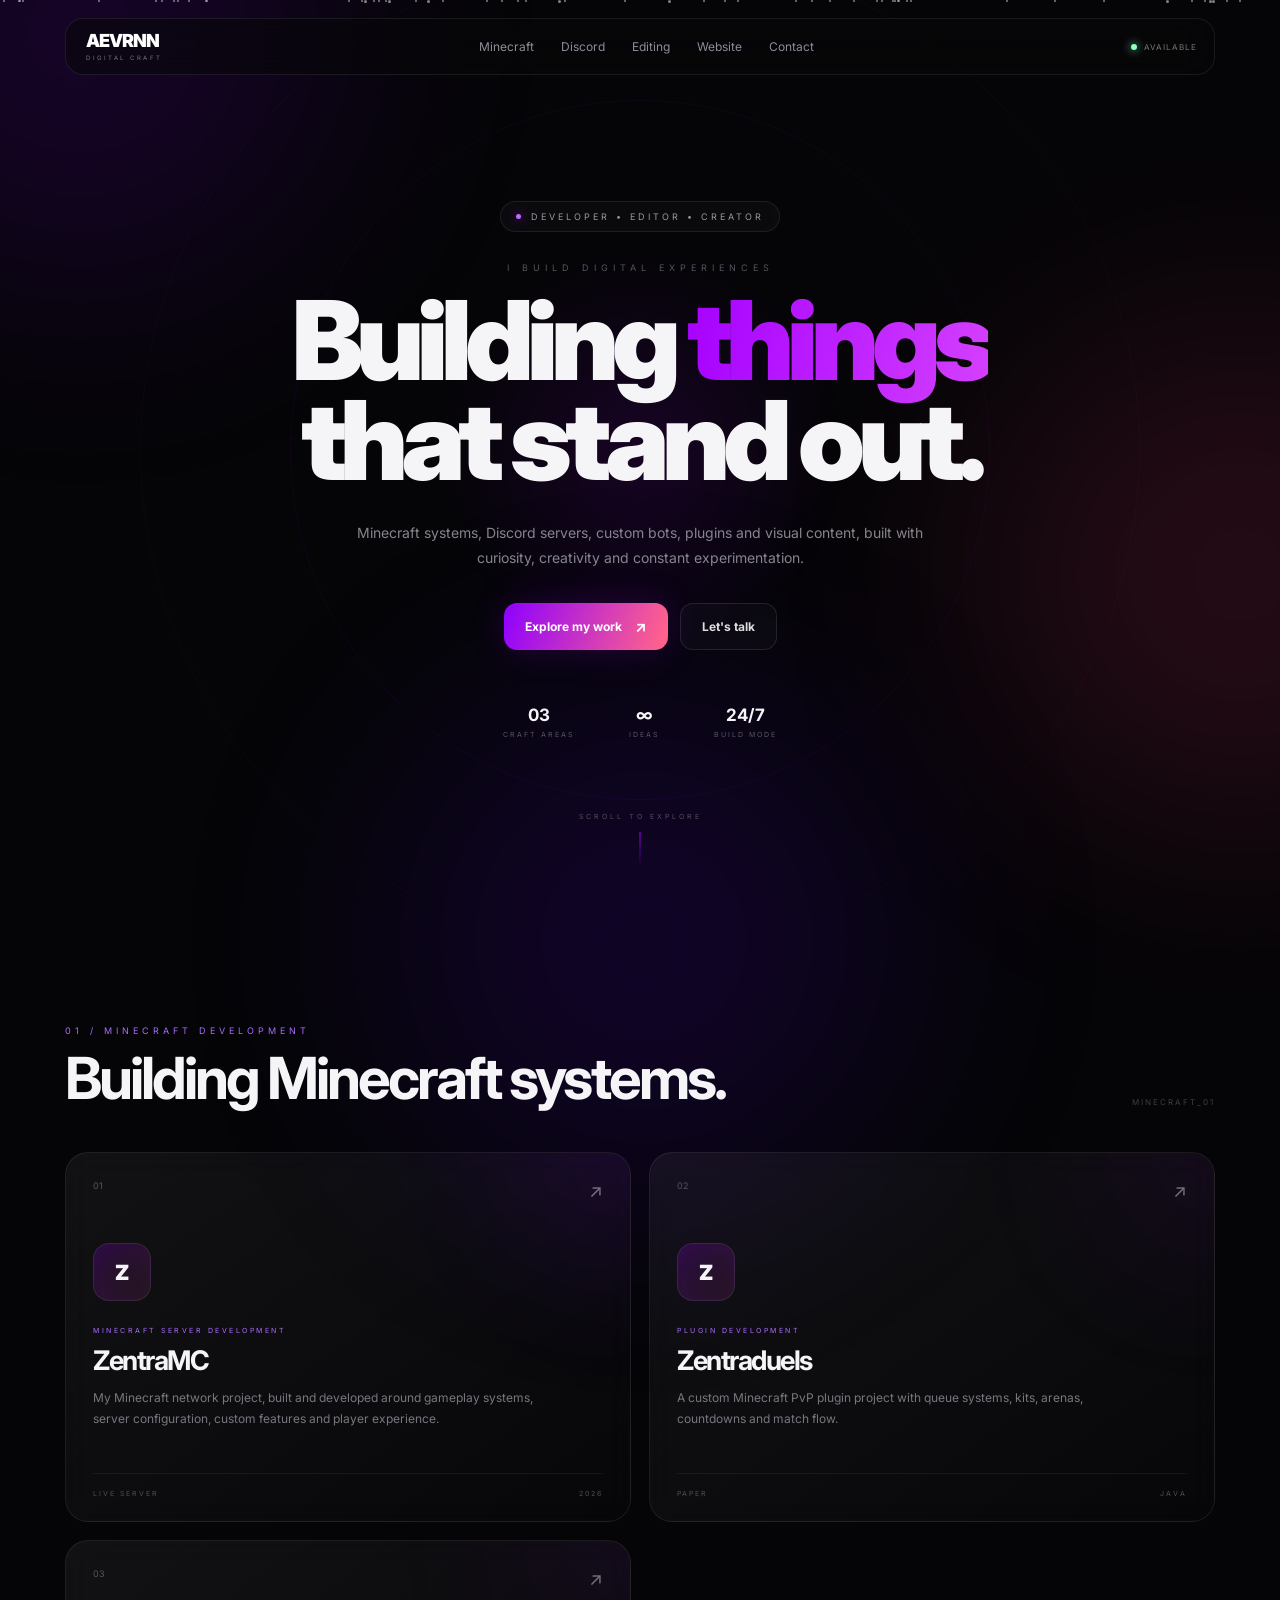
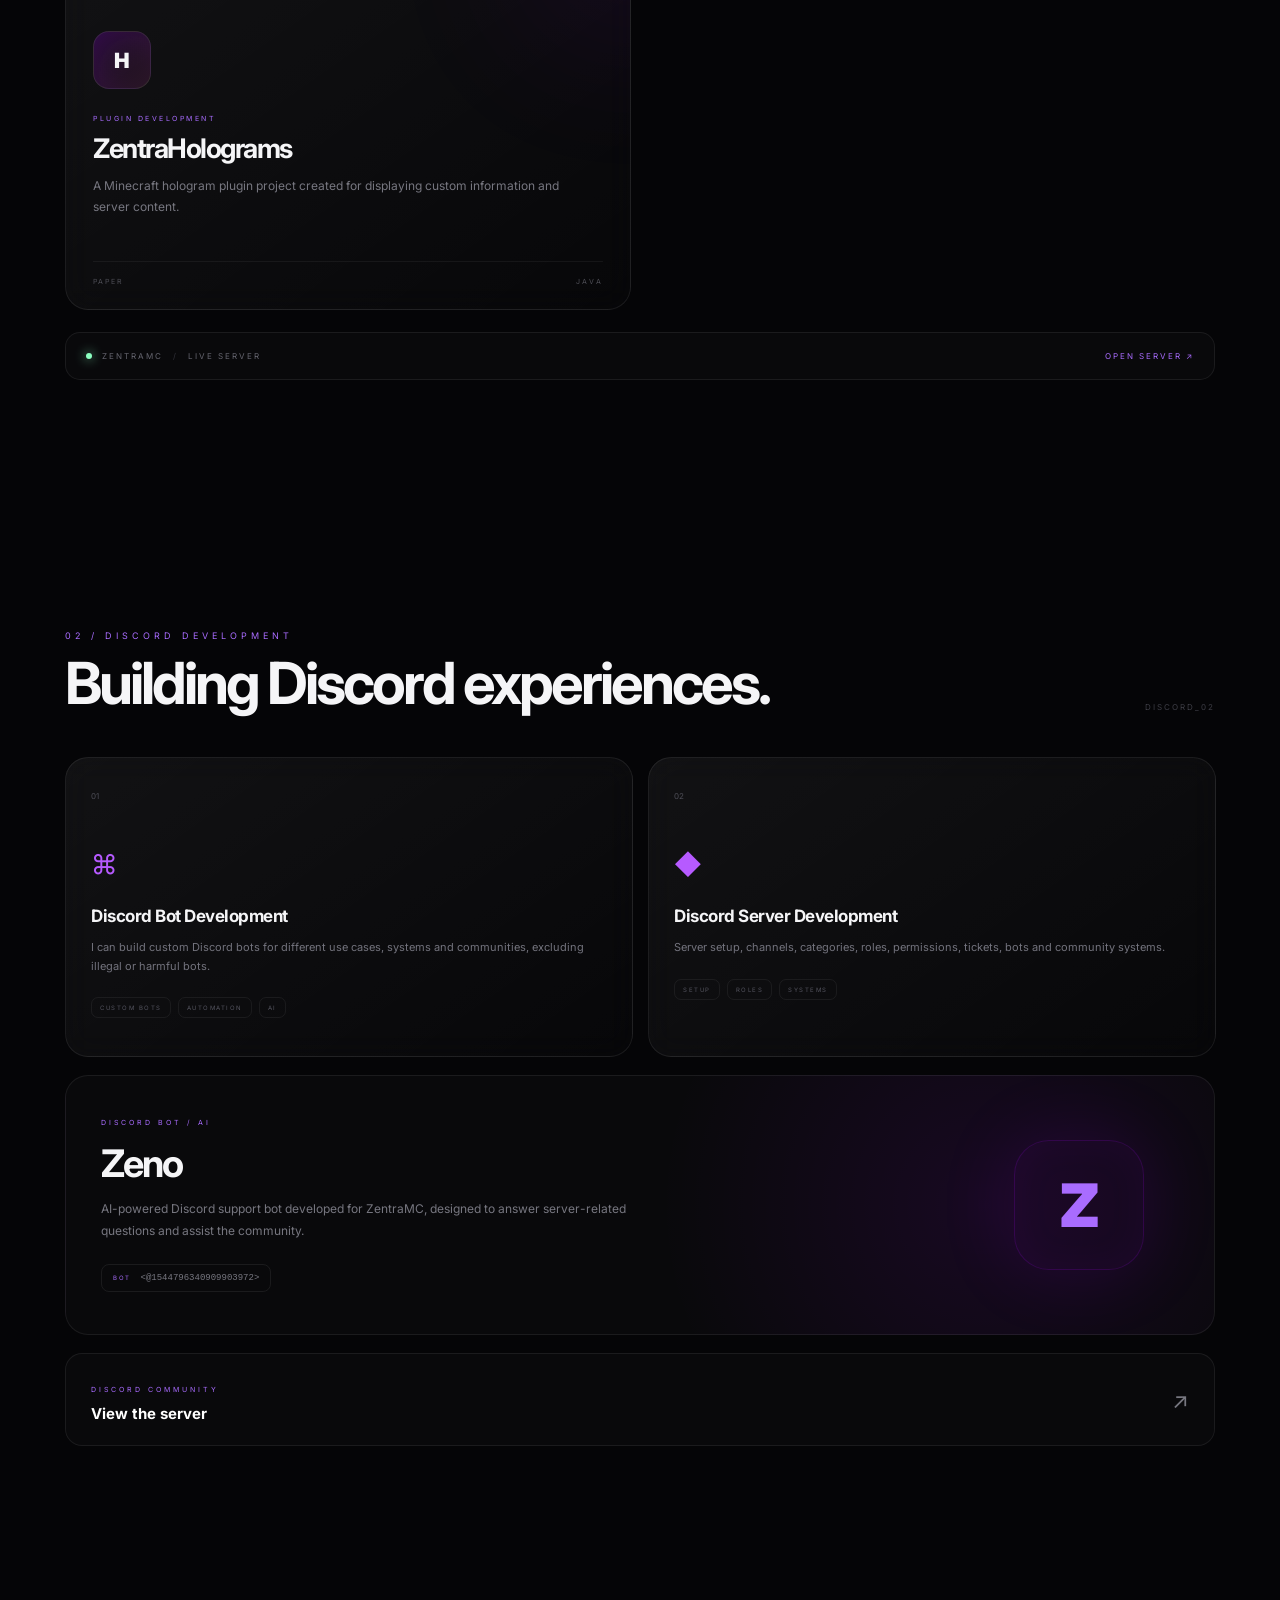
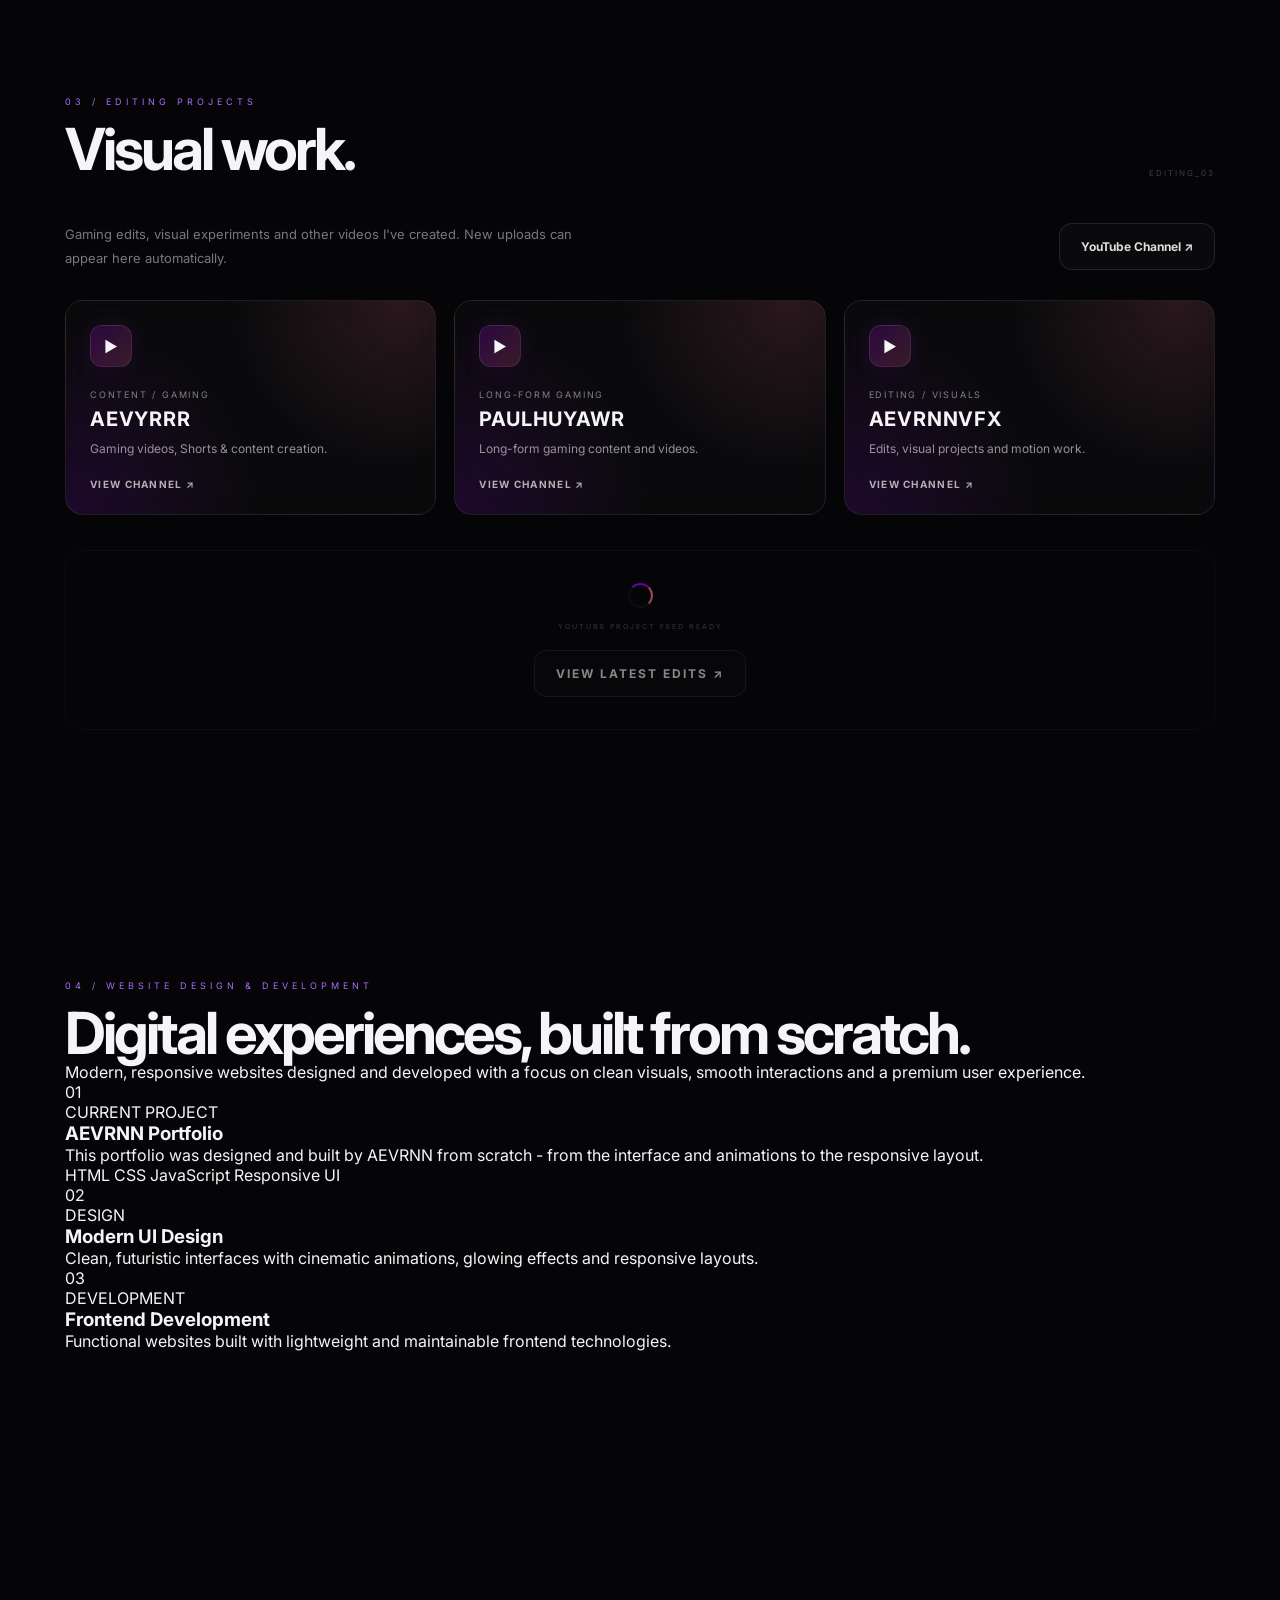
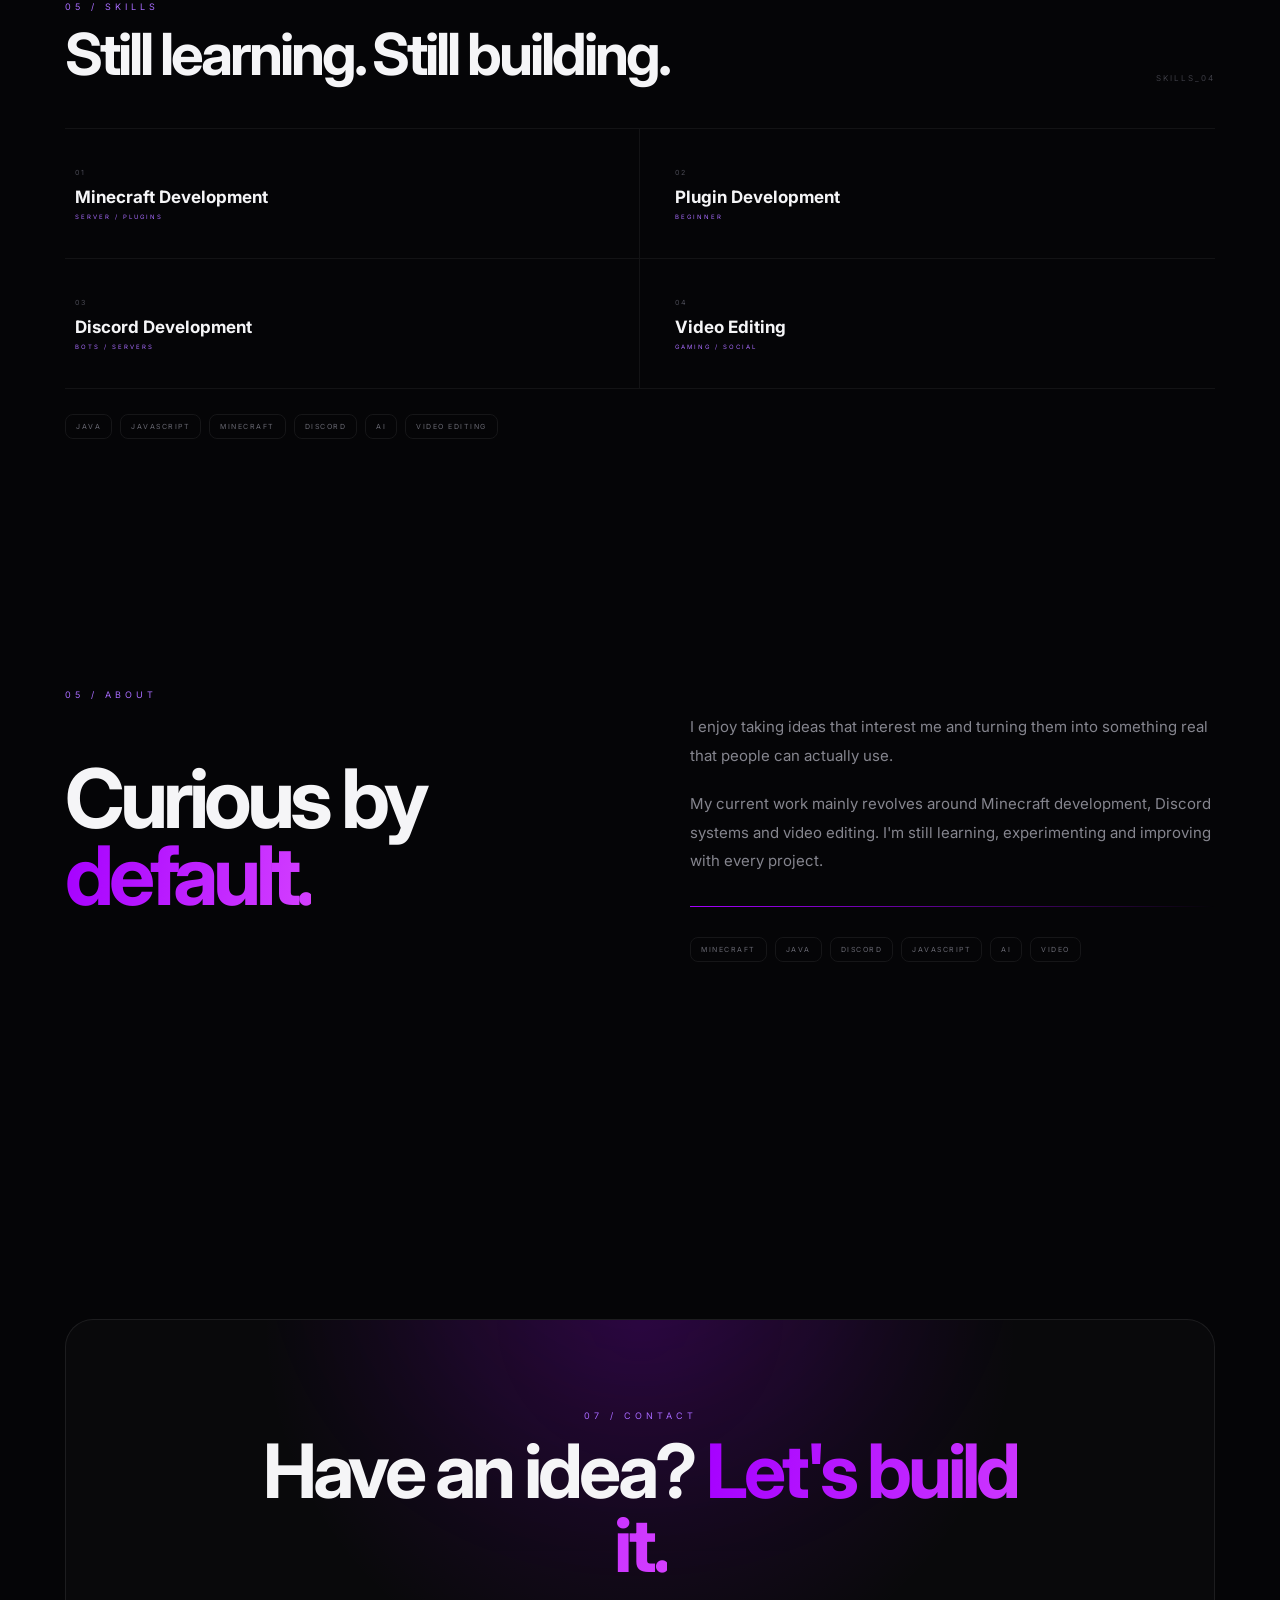
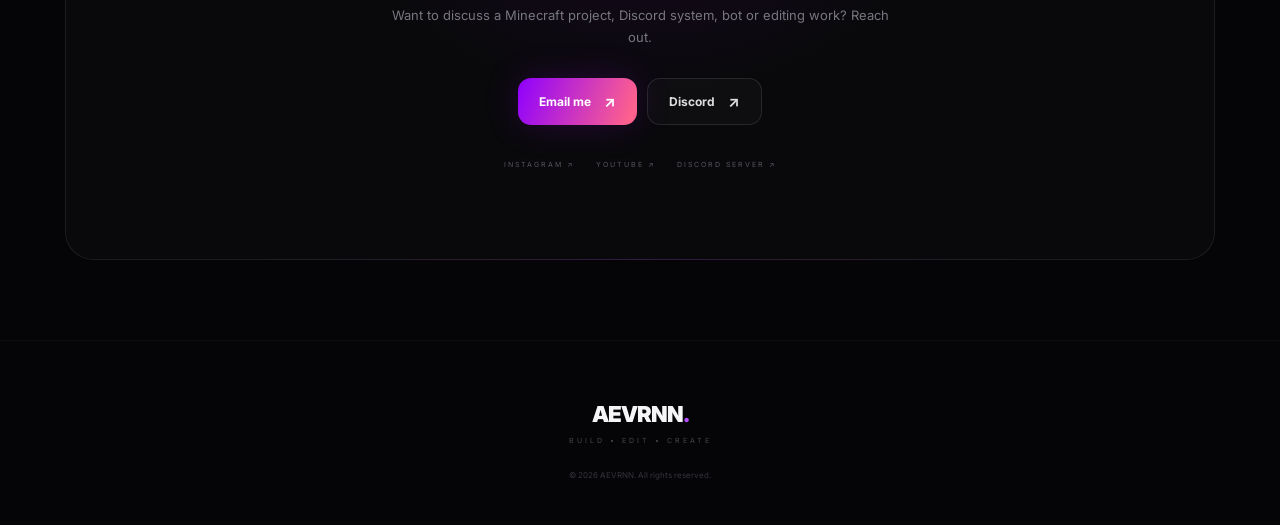
==== index.html @ 20c67e96 "Initial website" ====
<!DOCTYPE html>
<html lang="en">
<head>
  <meta charset="UTF-8">
  <meta name="viewport" content="width=device-width, initial-scale=1.0">
  <meta name="theme-color" content="#050507">
  <meta name="description" content="AEVRNN, Minecraft & Discord Developer, Video Editor and Creator.">
  <title>AEVRNN, Digital Craft</title>

  <link rel="preconnect" href="https://fonts.googleapis.com">
  <link rel="preconnect" href="https://fonts.gstatic.com" crossorigin>
  <link href="https://fonts.googleapis.com/css2?family=Inter:wght@400;500;600;700;800;900&display=swap" rel="stylesheet">

  <link rel="stylesheet" href="style.css">
</head>

<body>

  <!-- INTRO -->
  <div class="intro" id="intro">
    <div class="intro-noise"></div>

    <div class="intro-content">
      <div class="intro-line"></div>

      <div class="intro-brand">
        <span>AEVRNN</span>
      </div>

      <div class="intro-sub">DIGITAL CRAFT</div>

      <div class="intro-loading">
        <span></span>
      </div>
    </div>
  </div>

  <!-- BACKGROUND -->
  <div class="ambient ambient-1"></div>
  <div class="ambient ambient-2"></div>
  <div class="ambient ambient-3"></div>

  <div class="grid-bg"></div>
  <div class="particles" id="particles"></div>
  <div class="mouse-glow"></div>

  <div class="progress-bar" id="progress"></div>

  <!-- NAV -->
  <nav id="navbar">
    <a href="#home" class="logo">
      <span>AEVRNN</span>
      <small>DIGITAL CRAFT</small>
    </a>

    <div class="nav-links">
      <a href="#work">Minecraft</a>
      <a href="#discord">Discord</a>
      <a href="#editing">Editing</a>
      <a href="#website">Website</a>
        <a href="#contact">Contact</a>
    </div>

    <div class="nav-status">
      <span></span>
      AVAILABLE
    </div>
  </nav>

  <main>

    <!-- HERO -->
    <section class="hero" id="home">

      <div class="hero-orbit orbit-1"></div>
      <div class="hero-orbit orbit-2"></div>

      <div class="hero-content">

        <div class="hero-badge">
          <span class="badge-dot"></span>
          DEVELOPER • EDITOR • CREATOR
        </div>

        <div class="hero-title-wrap">
          <div class="hero-mini">I BUILD DIGITAL EXPERIENCES</div>

          <h1>
            Building
            <span class="gradient-text">things</span>
            <br>
            that stand out.
          </h1>
        </div>

        <p class="hero-description">
          Minecraft systems, Discord servers, custom bots, plugins and
          visual content, built with curiosity, creativity and constant experimentation.
        </p>

        <div class="hero-buttons">
          <a href="#work" class="btn btn-primary magnetic">
            <span>Explore my work</span>
            <b>↗</b>
          </a>

          <a href="#contact" class="btn btn-secondary magnetic">
            Let's talk
          </a>
        </div>

        <div class="hero-meta">
          <div>
            <strong>03</strong>
            <span>CRAFT AREAS</span>
          </div>

          <div>
            <strong>∞</strong>
            <span>IDEAS</span>
          </div>

          <div>
            <strong>24/7</strong>
            <span>BUILD MODE</span>
          </div>
        </div>

      </div>

      <div class="scroll-indicator">
        <span>SCROLL TO EXPLORE</span>
        <i></i>
      </div>

    </section>


    <!-- MINECRAFT -->
    <section id="work" class="section">

      <div class="section-top reveal">
        <div>
          <div class="section-label">01 / MINECRAFT DEVELOPMENT</div>
          <h2>Building Minecraft systems.</h2>
        </div>

        <div class="section-number">MINECRAFT_01</div>
      </div>

      <div class="projects">

        <article class="project-card tilt reveal">
          <div class="card-glow"></div>

          <div class="card-top">
            <span>01</span>
            <a class="arrow project-link" href="https://zentramc.loca.lol" target="_blank" rel="noopener">↗</a>
          </div>

          <div class="project-icon">Z</div>

          <div class="card-content">
            <div class="tag">MINECRAFT SERVER DEVELOPMENT</div>
            <h3>ZentraMC</h3>
            <p>
              My Minecraft network project, built and developed around
              gameplay systems, server configuration, custom features and player experience.
            </p>
          </div>

          <div class="card-footer">
            <span>LIVE SERVER</span>
            <span>2026</span>
          </div>
        </article>


        <article class="project-card tilt reveal">
          <div class="card-glow"></div>

          <div class="card-top">
            <span>02</span>
            <span class="arrow">↗</span>
          </div>

          <div class="project-icon">Z</div>

          <div class="card-content">
            <div class="tag">PLUGIN DEVELOPMENT</div>
            <h3>Zentraduels</h3>
            <p>
              A custom Minecraft PvP plugin project with queue systems,
              kits, arenas, countdowns and match flow.
            </p>
          </div>

          <div class="card-footer">
            <span>PAPER</span>
            <span>JAVA</span>
          </div>
        </article>


        <article class="project-card tilt reveal">
          <div class="card-glow"></div>

          <div class="card-top">
            <span>03</span>
            <span class="arrow">↗</span>
          </div>

          <div class="project-icon">H</div>

          <div class="card-content">
            <div class="tag">PLUGIN DEVELOPMENT</div>
            <h3>ZentraHolograms</h3>
            <p>
              A Minecraft hologram plugin project created for displaying
              custom information and server content.
            </p>
          </div>

          <div class="card-footer">
            <span>PAPER</span>
            <span>JAVA</span>
          </div>
        </article>

      </div>

      <div class="live-project reveal">
        <span class="live-dot"></span>
        <span>ZENTRAMC</span>
        <span class="live-separator">/</span>
        <span>LIVE SERVER</span>
        <a href="https://zentramc.loca.lol" target="_blank" rel="noopener">OPEN SERVER ↗</a>
      </div>

    </section>


    <!-- DISCORD -->
    <section id="discord" class="section">

      <div class="section-top reveal">
        <div>
          <div class="section-label">02 / DISCORD DEVELOPMENT</div>
          <h2>Building Discord experiences.</h2>
        </div>

        <div class="section-number">DISCORD_02</div>
      </div>

      <div class="services discord-services">

        <div class="service-card tilt reveal">
          <span class="service-number">01</span>

          <div class="service-symbol">⌘</div>

          <h3>Discord Bot Development</h3>

          <p>
            I can build custom Discord bots for different use cases,
            systems and communities, excluding illegal or harmful bots.
          </p>

          <div class="service-tags">
            <span>CUSTOM BOTS</span>
            <span>AUTOMATION</span>
            <span>AI</span>
          </div>
        </div>


        <div class="service-card tilt reveal">
          <span class="service-number">02</span>

          <div class="service-symbol">◆</div>

          <h3>Discord Server Development</h3>

          <p>
            Server setup, channels, categories, roles, permissions,
            tickets, bots and community systems.
          </p>

          <div class="service-tags">
            <span>SETUP</span>
            <span>ROLES</span>
            <span>SYSTEMS</span>
          </div>
        </div>

      </div>


      <!-- ZENO -->
      <div class="discord-feature reveal">

        <div class="discord-feature-left">
          <div class="feature-label">DISCORD BOT / AI</div>

          <h3>Zeno</h3>

          <p>
            AI-powered Discord support bot developed for ZentraMC,
            designed to answer server-related questions and assist the community.
          </p>

          <div class="mention">
            <span>BOT</span>
            <code>&lt;@1544796340909903972&gt;</code>
          </div>
        </div>

        <div class="discord-feature-right">
          <div class="feature-symbol-large">Z</div>
        </div>

      </div>


      <a
        class="discord-server-link reveal"
        href="https://discord.gg/Q8cvUzamsQ"
        target="_blank"
        rel="noopener"
      >
        <div>
          <span class="feature-label">DISCORD COMMUNITY</span>
          <strong>View the server</strong>
        </div>

        <span class="feature-arrow">↗</span>
      </a>

    </section>


    <!-- EDITING -->
    <section id="editing" class="section editing-section">

      <div class="section-top reveal">
        <div>
          <div class="section-label">03 / EDITING PROJECTS</div>
          <h2>Visual work.</h2>
        </div>

        <div class="section-number">EDITING_03</div>
      </div>

      <div class="editing-intro reveal">
        <p>
          Gaming edits, visual experiments and other videos I've created.
          New uploads can appear here automatically.
        </p>

        <a
          href="https://youtube.com/@aevrnnvfx"
          target="_blank"
          rel="noopener"
          class="btn btn-secondary magnetic"
        >
          YouTube Channel ↗
        </a>
      </div>

      <div class="creator-channels">
  <div class="creator-card">
    <div class="creator-icon">▶</div>
    <div>
      <span class="creator-type">CONTENT / GAMING</span>
      <h3>AEVYRRR</h3>
      <p>Gaming videos, Shorts & content creation.</p>
    </div>
    <a href="https://www.youtube.com/@Aevyrrr" target="_blank">VIEW CHANNEL ↗</a>
  </div>

  <div class="creator-card">
    <div class="creator-icon">▶</div>
    <div>
      <span class="creator-type">LONG-FORM GAMING</span>
      <h3>PAULHUYAWR</h3>
      <p>Long-form gaming content and videos.</p>
    </div>
    <a href="https://www.youtube.com/@Paulhuyawr" target="_blank">VIEW CHANNEL ↗</a>
  </div>

  <div class="creator-card">
    <div class="creator-icon">▶</div>
    <div>
      <span class="creator-type">EDITING / VISUALS</span>
      <h3>AEVRNNVFX</h3>
      <p>Edits, visual projects and motion work.</p>
    </div>
    <a href="https://www.youtube.com/@aevrnnvfx" target="_blank">VIEW CHANNEL ↗</a>
  </div>
</div>

<div class="youtube-grid" id="youtubeProjects">

        <div class="youtube-loading">
          <div class="loader-ring"></div>
          <span>LOADING LATEST PROJECTS</span>
        </div>

      </div>

    </section>


    <!-- SKILLS -->
    <section class="section website-development-section" id="website-development">
  <div class="section-label">04 / WEBSITE DESIGN & DEVELOPMENT</div>

  <div class="section-heading">
    <h2>Digital experiences, <span>built from scratch.</span></h2>
    <p>
      Modern, responsive websites designed and developed with a focus on
      clean visuals, smooth interactions and a premium user experience.
    </p>
  </div>

  <div class="web-dev-grid">

    <div class="web-dev-card web-dev-main">
      <div class="web-dev-number">01</div>
      <div class="web-dev-content">
        <span class="web-dev-tag">CURRENT PROJECT</span>
        <h3>AEVRNN Portfolio</h3>
        <p>
          This portfolio was designed and built by AEVRNN from scratch -
          from the interface and animations to the responsive layout.
        </p>
        <div class="web-dev-stack">
          <span>HTML</span>
          <span>CSS</span>
          <span>JavaScript</span>
          <span>Responsive UI</span>
        </div>
      </div>
    </div>

    <div class="web-dev-card">
      <div class="web-dev-number">02</div>
      <span class="web-dev-tag">DESIGN</span>
      <h3>Modern UI Design</h3>
      <p>
        Clean, futuristic interfaces with cinematic animations,
        glowing effects and responsive layouts.
      </p>
    </div>

    <div class="web-dev-card">
      <div class="web-dev-number">03</div>
      <span class="web-dev-tag">DEVELOPMENT</span>
      <h3>Frontend Development</h3>
      <p>
        Functional websites built with lightweight and maintainable
        frontend technologies.
      </p>
    </div>

  </div>
</section>

<section id="skills" class="section">

      <div class="section-top reveal">
        <div>
          <div class="section-label">05 / SKILLS</div>
          <h2>Still learning. Still building.</h2>
        </div>

        <div class="section-number">SKILLS_04</div>
      </div>

      <div class="skills-grid reveal">

        <div class="skill-item">
          <span>01</span>
          <strong>Minecraft Development</strong>
          <small>SERVER / PLUGINS</small>
        </div>

        <div class="skill-item">
          <span>02</span>
          <strong>Plugin Development</strong>
          <small>BEGINNER</small>
        </div>

        <div class="skill-item">
          <span>03</span>
          <strong>Discord Development</strong>
          <small>BOTS / SERVERS</small>
        </div>

        <div class="skill-item">
          <span>04</span>
          <strong>Video Editing</strong>
          <small>GAMING / SOCIAL</small>
        </div>

      </div>

      <div class="about-stack skills-stack reveal">
        <span>JAVA</span>
        <span>JAVASCRIPT</span>
        <span>MINECRAFT</span>
        <span>DISCORD</span>
        <span>AI</span>
        <span>VIDEO EDITING</span>
      </div>

    </section>


    <!-- ABOUT -->
    <section id="about" class="section about-section">

      <div class="section-label reveal">05 / ABOUT</div>

      <div class="about-grid">

        <div class="about-title reveal">
          <h2>
            Curious by
            <span class="gradient-text">default.</span>
          </h2>
        </div>

        <div class="about-text reveal">

          <p>
            I enjoy taking ideas that interest me and turning them into
            something real that people can actually use.
          </p>

          <p>
            My current work mainly revolves around Minecraft development,
            Discord systems and video editing. I'm still learning, experimenting
            and improving with every project.
          </p>

          <div class="about-line"></div>

          <div class="about-stack">
            <span>MINECRAFT</span>
            <span>JAVA</span>
            <span>DISCORD</span>
            <span>JAVASCRIPT</span>
            <span>AI</span>
            <span>VIDEO</span>
          </div>

        </div>

      </div>
    </section>


    <!-- CONTACT -->
    <section id="contact" class="section contact-section">

      <div class="contact-box reveal">

        <div class="contact-orb"></div>

        <div class="section-label">07 / CONTACT</div>

        <h2>
          Have an idea?
          <span class="gradient-text">Let's build it.</span>
        </h2>

        <p>
          Want to discuss a Minecraft project, Discord system,
          bot or editing work? Reach out.
        </p>

        <div class="contact-buttons">

          <a
            href="mailto:aevyrr@gmail.com"
            class="btn btn-primary magnetic"
          >
            Email me <b>↗</b>
          </a>

          <a
            href="https://discord.com/users/1123668181534384229"
            target="_blank"
            rel="noopener"
            class="btn btn-secondary magnetic"
          >
            Discord <b>↗</b>
          </a>

        </div>


        <div class="social-links">

          <a
            href="https://www.instagram.com/stfupaul_"
            target="_blank"
            rel="noopener"
          >
            INSTAGRAM ↗
          </a>

          <a
            href="https://youtube.com/@aevrnnvfx"
            target="_blank"
            rel="noopener"
          >
            YOUTUBE ↗
          </a>

          <a
            href="https://discord.gg/Q8cvUzamsQ"
            target="_blank"
            rel="noopener"
          >
            DISCORD SERVER ↗
          </a>

        </div>

      </div>

    </section>

  </main>


  <footer>

    <div class="footer-logo">
      AEVRNN<span>.</span>
    </div>

    <p>BUILD • EDIT • CREATE</p>

    <small>
      © <span id="year"></span> AEVRNN. All rights reserved.
    </small>

  </footer>


  <script src="script.js"></script>

</body>
</html>
---- style.css ----
* {
  margin: 0;
  padding: 0;
  box-sizing: border-box;
}

:root {
  --purple: #a500ff;
  --pink: #ff738a;
  --bg: #050507;
  --text: #f5f5f7;
  --muted: #85858f;
  --border: rgba(255,255,255,.08);
  --mx: 50%;
  --my: 50%;
}

html {
  scroll-behavior: smooth;
}

body {
  font-family: "Inter", sans-serif;
  background: var(--bg);
  color: var(--text);
  overflow-x: hidden;
}

/* INTRO */

.intro {
  position: fixed;
  inset: 0;
  z-index: 9999;
  background: #030305;
  display: grid;
  place-items: center;
  transition:
    opacity 1s ease,
    visibility 1s ease,
    transform 1.1s cubic-bezier(.77,0,.18,1);
}

.intro.hide {
  opacity: 0;
  visibility: hidden;
  transform: scale(1.08);
  pointer-events: none;
}

.intro-content {
  text-align: center;
  position: relative;
}

.intro-brand {
  font-size: clamp(55px, 13vw, 140px);
  font-weight: 900;
  letter-spacing: -8px;
  overflow: hidden;
  line-height: .9;
}

.intro-brand span {
  display: block;
  animation: introText 1.2s cubic-bezier(.16,1,.3,1) forwards;
}

@keyframes introText {
  from {
    transform: translateY(110%);
    opacity: 0;
  }
  to {
    transform: translateY(0);
    opacity: 1;
  }
}

.intro-sub {
  margin-top: 18px;
  font-size: 11px;
  letter-spacing: 7px;
  color: #9b9ba5;
  opacity: 0;
  animation: introFade 1s ease .7s forwards;
}

.intro-line {
  width: 0;
  height: 1px;
  background: linear-gradient(90deg, transparent, #b000ff, #ff738a, transparent);
  margin: 0 auto 22px;
  animation: lineIn 1.3s ease .25s forwards;
}

@keyframes lineIn {
  to {
    width: 100%;
  }
}

@keyframes introFade {
  to {
    opacity: 1;
  }
}

.intro-loading {
  width: 130px;
  height: 2px;
  background: rgba(255,255,255,.08);
  margin: 35px auto 0;
  overflow: hidden;
}

.intro-loading span {
  display: block;
  width: 45%;
  height: 100%;
  background: linear-gradient(90deg, #a500ff, #ff738a);
  animation: loading 1.7s ease forwards;
}

@keyframes loading {
  from { transform: translateX(-120%); }
  to { transform: translateX(340%); }
}

/* BACKGROUND */

.grid-bg {
  position: fixed;
  inset: 0;
  z-index: -5;
  opacity: .25;
  background-image:
    linear-gradient(rgba(255,255,255,.025) 1px, transparent 1px),
    linear-gradient(90deg, rgba(255,255,255,.025) 1px, transparent 1px);
  background-size: 55px 55px;
  mask-image: linear-gradient(to bottom, black, transparent 90%);
}

.ambient {
  position: fixed;
  width: 520px;
  height: 520px;
  border-radius: 50%;
  filter: blur(120px);
  pointer-events: none;
  z-index: -4;
  opacity: .13;
}

.ambient-1 {
  background: #8c00ff;
  top: -230px;
  left: -180px;
  animation: ambientOne 12s ease-in-out infinite alternate;
}

.ambient-2 {
  background: #ff397d;
  right: -220px;
  top: 35%;
  animation: ambientTwo 15s ease-in-out infinite alternate;
}

.ambient-3 {
  background: #6200ff;
  left: 30%;
  bottom: -300px;
  animation: ambientThree 18s ease-in-out infinite alternate;
}

@keyframes ambientOne {
  to {
    transform: translate(180px, 140px) scale(1.25);
  }
}

@keyframes ambientTwo {
  to {
    transform: translate(-160px, 100px) scale(1.3);
  }
}

@keyframes ambientThree {
  to {
    transform: translate(100px, -130px) scale(1.25);
  }
}

.mouse-glow {
  position: fixed;
  width: 450px;
  height: 450px;
  left: calc(var(--mx) - 225px);
  top: calc(var(--my) - 225px);
  background: radial-gradient(circle, rgba(165,0,255,.12), transparent 65%);
  pointer-events: none;
  z-index: -2;
  transition: left .18s ease-out, top .18s ease-out;
}

.particles {
  position: fixed;
  inset: 0;
  pointer-events: none;
  z-index: -3;
}

.particle {
  position: absolute;
  width: 2px;
  height: 2px;
  border-radius: 50%;
  background: rgba(255,255,255,.5);
  animation: particleFloat linear infinite;
}

@keyframes particleFloat {
  from {
    transform: translateY(110vh) scale(.5);
    opacity: 0;
  }
  15% { opacity: .7; }
  85% { opacity: .5; }
  to {
    transform: translateY(-10vh) scale(1);
    opacity: 0;
  }
}

/* PROGRESS */

.progress-bar {
  position: fixed;
  top: 0;
  left: 0;
  width: 0%;
  height: 2px;
  z-index: 1000;
  background: linear-gradient(90deg, #a500ff, #ff738a);
  box-shadow: 0 0 15px #a500ff;
}

/* NAV */

nav {
  position: fixed;
  top: 18px;
  left: 50%;
  transform: translateX(-50%);
  width: min(94%, 1150px);
  padding: 13px 17px 13px 20px;
  display: flex;
  align-items: center;
  justify-content: space-between;
  background: rgba(7,7,10,.58);
  border: 1px solid rgba(255,255,255,.08);
  border-radius: 18px;
  backdrop-filter: blur(22px);
  -webkit-backdrop-filter: blur(22px);
  z-index: 100;
  transition: .35s ease;
}

nav.scrolled {
  background: rgba(5,5,8,.82);
  border-color: rgba(165,0,255,.22);
  box-shadow: 0 15px 50px rgba(0,0,0,.35);
}

.logo {
  display: flex;
  flex-direction: column;
  text-decoration: none;
  color: white;
  line-height: 1;
}

.logo span {
  font-size: 18px;
  font-weight: 900;
  letter-spacing: -1px;
}

.logo small {
  margin-top: 5px;
  font-size: 6px;
  letter-spacing: 2.5px;
  color: #777;
}

.nav-links {
  display: flex;
  gap: 27px;
}

.nav-links a {
  position: relative;
  color: #8d8d96;
  text-decoration: none;
  font-size: 12px;
  transition: .3s;
}

.nav-links a::after {
  content: "";
  position: absolute;
  left: 0;
  bottom: -7px;
  width: 0;
  height: 1px;
  background: linear-gradient(90deg,#a500ff,#ff738a);
  transition: .3s;
}

.nav-links a:hover,
.nav-links a.active {
  color: white;
}

.nav-links a:hover::after,
.nav-links a.active::after {
  width: 100%;
}

.nav-status {
  display: flex;
  align-items: center;
  gap: 7px;
  font-size: 8px;
  letter-spacing: 1px;
  color: #777;
}

.nav-status span {
  width: 6px;
  height: 6px;
  border-radius: 50%;
  background: #8cffc1;
  box-shadow: 0 0 10px #8cffc1;
  animation: statusPulse 2s infinite;
}

@keyframes statusPulse {
  50% { opacity: .35; transform: scale(.7); }
}

/* HERO */

.hero {
  min-height: 100vh;
  position: relative;
  display: grid;
  place-items: center;
  text-align: center;
  padding: 140px 20px 100px;
  overflow: hidden;
}

.hero-content {
  position: relative;
  z-index: 2;
  max-width: 1050px;
  animation: heroIn 1.2s cubic-bezier(.16,1,.3,1) 1.7s both;
}

@keyframes heroIn {
  from {
    opacity: 0;
    transform: translateY(45px) scale(.98);
  }
  to {
    opacity: 1;
    transform: none;
  }
}

.hero-badge {
  display: inline-flex;
  align-items: center;
  gap: 10px;
  padding: 9px 15px;
  border: 1px solid rgba(255,255,255,.08);
  background: rgba(255,255,255,.025);
  border-radius: 999px;
  color: #9999a4;
  font-size: 9px;
  letter-spacing: 3px;
  margin-bottom: 30px;
  box-shadow: inset 0 0 20px rgba(255,255,255,.015);
}

.badge-dot {
  width: 5px;
  height: 5px;
  border-radius: 50%;
  background: #c06aff;
  box-shadow: 0 0 12px #a500ff;
  animation: statusPulse 2s infinite;
}

.hero-mini {
  color: #55555e;
  font-size: 9px;
  letter-spacing: 5px;
  margin-bottom: 17px;
}

.hero h1 {
  font-size: clamp(52px, 9vw, 110px);
  line-height: .91;
  letter-spacing: -7px;
  font-weight: 900;
}

.gradient-text {
  background: linear-gradient(
    100deg,
    #a500ff,
    #d23dff,
    #ff738a,
    #a500ff
  );
  background-size: 300% 100%;
  -webkit-background-clip: text;
  background-clip: text;
  color: transparent;
  animation: gradientFlow 5s linear infinite;
}

@keyframes gradientFlow {
  to { background-position: 300% center; }
}

.hero-description {
  max-width: 600px;
  margin: 30px auto 0;
  color: #85858e;
  line-height: 1.8;
  font-size: 14px;
}

.hero-buttons {
  display: flex;
  justify-content: center;
  gap: 12px;
  margin-top: 32px;
  flex-wrap: wrap;
}

.btn {
  position: relative;
  display: inline-flex;
  align-items: center;
  justify-content: center;
  gap: 13px;
  min-height: 47px;
  padding: 0 21px;
  border-radius: 13px;
  text-decoration: none;
  font-size: 12px;
  font-weight: 700;
  transition: transform .3s ease, box-shadow .3s ease, border .3s ease;
  overflow: hidden;
}

.btn-primary {
  color: white;
  background: linear-gradient(110deg,#8e00ff,#ff628c,#a500ff);
  background-size: 200% 100%;
  box-shadow: 0 0 35px rgba(165,0,255,.18);
  animation: buttonGradient 4s linear infinite;
}

@keyframes buttonGradient {
  to { background-position: 200% center; }
}

.btn-primary::before {
  content: "";
  position: absolute;
  inset: 0;
  background: linear-gradient(
    110deg,
    transparent 30%,
    rgba(255,255,255,.35),
    transparent 70%
  );
  transform: translateX(-120%);
  animation: buttonShine 4s infinite;
}

@keyframes buttonShine {
  0%,55% { transform: translateX(-120%); }
  75%,100% { transform: translateX(120%); }
}

.btn b {
  font-size: 15px;
}

.btn-secondary {
  color: #ddd;
  border: 1px solid rgba(255,255,255,.1);
  background: rgba(255,255,255,.025);
}

.btn:hover {
  transform: translateY(-4px);
}

.btn-primary:hover {
  box-shadow:
    0 12px 50px rgba(165,0,255,.3),
    0 0 30px rgba(255,115,138,.12);
}

.btn-secondary:hover {
  border-color: rgba(165,0,255,.45);
  box-shadow: 0 10px 35px rgba(165,0,255,.08);
}

.hero-meta {
  margin: 55px auto 0;
  display: flex;
  justify-content: center;
  gap: 55px;
}

.hero-meta div {
  display: flex;
  flex-direction: column;
  gap: 5px;
}

.hero-meta strong {
  font-size: 17px;
}

.hero-meta span {
  color: #565660;
  font-size: 7px;
  letter-spacing: 2px;
}

.scroll-indicator {
  position: absolute;
  bottom: 30px;
  left: 50%;
  transform: translateX(-50%);
  display: flex;
  flex-direction: column;
  align-items: center;
  gap: 11px;
  color: #4f4f58;
  font-size: 7px;
  letter-spacing: 3px;
}

.scroll-indicator i {
  width: 1px;
  height: 38px;
  background: linear-gradient(#a500ff, transparent);
  animation: scrollLine 2s ease-in-out infinite;
}

@keyframes scrollLine {
  0%,100% { transform: scaleY(.35); transform-origin: top; }
  50% { transform: scaleY(1); }
}

/* ORBITS */

.hero-orbit {
  position: absolute;
  border: 1px solid rgba(165,0,255,.08);
  border-radius: 50%;
  pointer-events: none;
}

.orbit-1 {
  width: 700px;
  height: 700px;
  animation: orbitRotate 30s linear infinite;
}

.orbit-2 {
  width: 1000px;
  height: 1000px;
  border-color: rgba(255,115,138,.035);
  animation: orbitRotate 45s linear infinite reverse;
}

@keyframes orbitRotate {
  to { transform: rotate(360deg); }
}

/* SECTIONS */

.section {
  width: min(1150px, 92%);
  margin: auto;
  padding: 125px 0;
}

.section-top {
  display: flex;
  justify-content: space-between;
  align-items: end;
  margin-bottom: 45px;
}

.section-label {
  color: #a96cff;
  font-size: 9px;
  letter-spacing: 4px;
  margin-bottom: 13px;
}

.section h2 {
  font-size: clamp(35px,5vw,58px);
  letter-spacing: -3px;
  line-height: 1;
}

.section-number {
  color: #3d3d45;
  font-size: 8px;
  letter-spacing: 2px;
}

/* CARDS */

.projects {
  display: grid;
  grid-template-columns: repeat(2,1fr);
  gap: 18px;
}

.project-card,
.service-card {
  position: relative;
  overflow: hidden;
  border: 1px solid var(--border);
  background:
    linear-gradient(145deg,rgba(255,255,255,.055),rgba(255,255,255,.012));
  backdrop-filter: blur(15px);
  border-radius: 23px;
  transition:
    border .45s ease,
    box-shadow .45s ease,
    transform .15s ease;
  transform-style: preserve-3d;
  will-change: transform;
}

.project-card {
  min-height: 370px;
  padding: 27px;
}

.project-card::after,
.service-card::after {
  content: "";
  position: absolute;
  inset: 0;
  background:
    radial-gradient(
      350px circle at var(--card-x,50%) var(--card-y,50%),
      rgba(165,0,255,.1),
      transparent 60%
    );
  opacity: 0;
  transition: opacity .4s;
  pointer-events: none;
}

.project-card:hover,
.service-card:hover {
  border-color: rgba(180,90,255,.3);
  box-shadow:
    0 25px 70px rgba(0,0,0,.35),
    0 0 50px rgba(165,0,255,.06);
}

.project-card:hover::after,
.service-card:hover::after {
  opacity: 1;
}

.card-glow {
  position: absolute;
  width: 180px;
  height: 180px;
  top: -90px;
  right: -90px;
  border-radius: 50%;
  background: #a500ff;
  filter: blur(90px);
  opacity: .12;
  transition: .6s;
}

.project-card:hover .card-glow {
  opacity: .3;
  transform: scale(1.5);
}

.card-top {
  display: flex;
  justify-content: space-between;
  color: #55555d;
  font-size: 9px;
}

.arrow {
  font-size: 18px;
  color: #777;
  transition: .4s;
}

.project-card:hover .arrow {
  color: #ff738a;
  transform: translate(4px,-4px);
}

.project-icon {
  width: 58px;
  height: 58px;
  display: grid;
  place-items: center;
  margin-top: 42px;
  border: 1px solid rgba(255,255,255,.09);
  border-radius: 16px;
  font-size: 21px;
  font-weight: 900;
  background: linear-gradient(135deg,rgba(165,0,255,.18),rgba(255,115,138,.08));
  box-shadow: inset 0 0 25px rgba(165,0,255,.08);
  transform: translateZ(25px);
}

.card-content {
  margin-top: 25px;
  transform: translateZ(20px);
}

.tag {
  color: #a86cff;
  font-size: 7px;
  letter-spacing: 2.5px;
  margin-bottom: 9px;
}

.project-card h3 {
  font-size: 27px;
  letter-spacing: -1.5px;
  margin-bottom: 10px;
}

.project-card p {
  color: #777780;
  font-size: 12px;
  line-height: 1.75;
  max-width: 470px;
}

.card-footer {
  position: absolute;
  bottom: 23px;
  left: 27px;
  right: 27px;
  padding-top: 15px;
  border-top: 1px solid rgba(255,255,255,.05);
  display: flex;
  justify-content: space-between;
  color: #4e4e56;
  font-size: 7px;
  letter-spacing: 2px;
}

/* SERVICES */

.services {
  display: grid;
  grid-template-columns: repeat(4,1fr);
  gap: 15px;
}

.service-card {
  min-height: 300px;
  padding: 25px;
}

.service-number {
  color: #4e4e57;
  font-size: 8px;
}

.service-symbol {
  margin-top: 45px;
  font-size: 27px;
  color: #b65aff;
  transition: .4s;
}

.service-card:hover .service-symbol {
  transform: translateZ(30px) scale(1.12) rotate(-5deg);
  text-shadow: 0 0 25px rgba(165,0,255,.5);
}

.service-card h3 {
  margin-top: 25px;
  font-size: 17px;
  letter-spacing: -.5px;
}

.service-card p {
  margin-top: 12px;
  color: #73737d;
  font-size: 11px;
  line-height: 1.7;
}

/* ABOUT */

.about-section {
  min-height: 70vh;
}

.about-grid {
  display: grid;
  grid-template-columns: 1fr 1fr;
  gap: 100px;
  align-items: center;
}

.about-title h2 {
  font-size: clamp(48px,7vw,82px);
  letter-spacing: -5px;
  line-height: .95;
}

.about-text p {
  color: #85858e;
  font-size: 15px;
  line-height: 1.9;
  margin-bottom: 20px;
}

.about-line {
  height: 1px;
  background: linear-gradient(90deg,#a500ff,transparent);
  margin: 30px 0;
}

.about-stack {
  display: flex;
  gap: 8px;
  flex-wrap: wrap;
}

.about-stack span {
  padding: 7px 10px;
  border: 1px solid rgba(255,255,255,.07);
  border-radius: 8px;
  color: #686872;
  font-size: 7px;
  letter-spacing: 1.5px;
}

/* CONTACT */

.contact-section {
  padding-bottom: 80px;
}

.contact-box {
  position: relative;
  overflow: hidden;
  text-align: center;
  padding: 90px 25px;
  border: 1px solid rgba(255,255,255,.08);
  border-radius: 28px;
  background:
    radial-gradient(circle at 50% 0%,rgba(165,0,255,.16),transparent 48%),
    rgba(255,255,255,.018);
}

.contact-orb {
  position: absolute;
  width: 350px;
  height: 350px;
  border-radius: 50%;
  left: 50%;
  top: -300px;
  transform: translateX(-50%);
  background: #a500ff;
  filter: blur(130px);
  opacity: .15;
  animation: contactOrb 6s ease-in-out infinite alternate;
}

@keyframes contactOrb {
  to {
    transform: translateX(-50%) scale(1.35);
    opacity: .25;
  }
}

.contact-box h2 {
  position: relative;
  max-width: 800px;
  margin: auto;
  font-size: clamp(42px,7vw,75px);
  letter-spacing: -4px;
  line-height: .98;
}

.contact-box p {
  position: relative;
  max-width: 520px;
  margin: 23px auto 30px;
  color: #777780;
  line-height: 1.7;
  font-size: 13px;
}

.contact-box .btn {
  position: relative;
}

/* REVEAL */

.reveal {
  opacity: 0;
  transform: translateY(45px);
  transition:
    opacity .9s cubic-bezier(.16,1,.3,1),
    transform .9s cubic-bezier(.16,1,.3,1);
}

.reveal.show {
  opacity: 1;
  transform: translateY(0);
}

.projects .reveal:nth-child(2),
.services .reveal:nth-child(2) {
  transition-delay: .08s;
}

.projects .reveal:nth-child(3),
.services .reveal:nth-child(3) {
  transition-delay: .16s;
}

.projects .reveal:nth-child(4),
.services .reveal:nth-child(4) {
  transition-delay: .24s;
}

/* FOOTER */

footer {
  text-align: center;
  padding: 60px 20px 45px;
  border-top: 1px solid rgba(255,255,255,.04);
}

.footer-logo {
  font-size: 22px;
  font-weight: 900;
  letter-spacing: -1px;
}

.footer-logo span {
  color: #b54cff;
}

footer p {
  margin-top: 9px;
  color: #44444d;
  font-size: 7px;
  letter-spacing: 3px;
}

footer small {
  display: block;
  margin-top: 25px;
  color: #35353d;
  font-size: 8px;
}

/* MOBILE */

@media (max-width: 850px) {

  nav {
    top: 10px;
  }

  .nav-status {
    display: none;
  }

  .nav-links {
    gap: 14px;
  }

  .nav-links a {
    font-size: 10px;
  }

  .projects {
    grid-template-columns: 1fr;
  }

  .services {
    grid-template-columns: repeat(2,1fr);
  }

  .about-grid {
    grid-template-columns: 1fr;
    gap: 45px;
  }

  .section-top {
    align-items: start;
  }

  .section-number {
    display: none;
  }
}

@media (max-width: 550px) {

  nav {
    width: 94%;
  }

  .logo small {
    display: none;
  }

  .nav-links {
    gap: 11px;
  }

  .nav-links a {
    font-size: 9px;
  }

  .hero {
    padding-top: 120px;
  }

  .hero h1 {
    font-size: clamp(49px,15vw,75px);
    letter-spacing: -4px;
  }

  .hero-mini {
    font-size: 7px;
    letter-spacing: 3px;
  }

  .hero-description {
    font-size: 12px;
  }

  .hero-meta {
    gap: 25px;
  }

  .projects {
    gap: 13px;
  }

  .project-card {
    min-height: 355px;
  }

  .services {
    grid-template-columns: 1fr;
  }

  .service-card {
    min-height: 240px;
  }

  .about-title h2 {
    letter-spacing: -3px;
  }

  .contact-box {
    padding: 65px 18px;
  }

  .contact-box h2 {
    letter-spacing: -3px;
  }

  .mouse-glow {
    display: none;
  }

  .grid-bg {
    background-size: 35px 35px;
  }
}

/* REDUCED MOTION */

@media (prefers-reduced-motion: reduce) {

  *,
  *::before,
  *::after {
    animation-duration: .01ms !important;
    animation-iteration-count: 1 !important;
    scroll-behavior: auto !important;
    transition-duration: .01ms !important;
  }
}

/* ============================= */
/* AEVRNN V3 ADDITIONS */
/* ============================= */

.project-link {
  text-decoration: none;
}

.live-project {
  margin-top: 22px;
  padding: 18px 20px;
  border: 1px solid rgba(255,255,255,.07);
  border-radius: 15px;
  background: rgba(255,255,255,.018);
  display: flex;
  align-items: center;
  gap: 10px;
  color: #666670;
  font-size: 8px;
  letter-spacing: 2px;
}

.live-dot {
  width: 6px;
  height: 6px;
  border-radius: 50%;
  background: #8cffc1;
  box-shadow: 0 0 12px #8cffc1;
  animation: statusPulse 2s infinite;
}

.live-separator {
  color: #33333b;
}

.live-project a {
  margin-left: auto;
  color: #a96cff;
  text-decoration: none;
  transition: .3s;
}

.live-project a:hover {
  color: #ff738a;
}


/* DISCORD */

.discord-services {
  grid-template-columns: repeat(2,1fr);
}

.service-tags {
  display: flex;
  flex-wrap: wrap;
  gap: 7px;
  margin-top: 22px;
}

.service-tags span {
  padding: 6px 8px;
  border: 1px solid rgba(255,255,255,.06);
  border-radius: 7px;
  color: #555560;
  font-size: 6px;
  letter-spacing: 1.5px;
}

.discord-feature {
  margin-top: 18px;
  min-height: 260px;
  padding: 35px;
  border: 1px solid rgba(255,255,255,.07);
  border-radius: 23px;
  background:
    radial-gradient(circle at 80% 50%, rgba(165,0,255,.09), transparent 35%),
    rgba(255,255,255,.018);
  display: flex;
  justify-content: space-between;
  align-items: center;
  overflow: hidden;
  position: relative;
}

.discord-feature-left {
  max-width: 650px;
}

.feature-label {
  color: #a96cff;
  font-size: 7px;
  letter-spacing: 3px;
}

.discord-feature h3 {
  margin-top: 13px;
  font-size: 38px;
  letter-spacing: -2px;
}

.discord-feature p {
  margin-top: 12px;
  color: #777780;
  font-size: 12px;
  line-height: 1.8;
  max-width: 560px;
}

.mention {
  display: inline-flex;
  gap: 10px;
  align-items: center;
  margin-top: 22px;
  padding: 8px 11px;
  border: 1px solid rgba(255,255,255,.07);
  border-radius: 8px;
}

.mention span {
  color: #a96cff;
  font-size: 6px;
  letter-spacing: 1.5px;
}

.mention code {
  color: #777780;
  font-size: 9px;
}

.discord-feature-right {
  position: absolute;
  right: 70px;
}

.feature-symbol-large {
  width: 130px;
  height: 130px;
  border: 1px solid rgba(165,0,255,.18);
  border-radius: 35px;
  display: grid;
  place-items: center;
  font-size: 60px;
  font-weight: 900;
  color: #a96cff;
  background: rgba(165,0,255,.04);
  box-shadow:
    0 0 80px rgba(165,0,255,.12),
    inset 0 0 40px rgba(165,0,255,.05);
  animation: featureFloat 5s ease-in-out infinite;
}

@keyframes featureFloat {
  50% {
    transform: translateY(-12px) rotate(3deg);
  }
}

.discord-server-link {
  margin-top: 18px;
  padding: 22px 25px;
  border: 1px solid rgba(255,255,255,.07);
  border-radius: 17px;
  background: rgba(255,255,255,.018);
  display: flex;
  align-items: center;
  justify-content: space-between;
  color: white;
  text-decoration: none;
  transition: .35s ease;
}

.discord-server-link strong {
  display: block;
  margin-top: 8px;
  font-size: 15px;
}

.discord-server-link:hover {
  border-color: rgba(165,0,255,.3);
  transform: translateY(-3px);
  box-shadow: 0 15px 45px rgba(165,0,255,.07);
}

.feature-arrow {
  font-size: 22px;
  color: #777780;
  transition: .35s;
}

.discord-server-link:hover .feature-arrow {
  color: #ff738a;
  transform: translate(4px,-4px);
}


/* EDITING */

.editing-intro {
  display: flex;
  justify-content: space-between;
  align-items: center;
  gap: 30px;
  margin-bottom: 30px;
}

.editing-intro p {
  color: #777780;
  font-size: 13px;
  line-height: 1.8;
  max-width: 550px;
}

.youtube-grid {
  display: grid;
  grid-template-columns: repeat(3,1fr);
  gap: 17px;
}

.youtube-card {
  position: relative;
  overflow: hidden;
  border: 1px solid rgba(255,255,255,.07);
  border-radius: 19px;
  background: rgba(255,255,255,.018);
  transition: .4s ease;
}

.youtube-card:hover {
  transform: translateY(-7px);
  border-color: rgba(165,0,255,.3);
  box-shadow: 0 25px 60px rgba(0,0,0,.3);
}

.youtube-thumb {
  position: relative;
  aspect-ratio: 16 / 9;
  overflow: hidden;
  background: #09090d;
}

.youtube-thumb img {
  width: 100%;
  height: 100%;
  object-fit: cover;
  display: block;
  transition: .5s ease;
}

.youtube-card:hover .youtube-thumb img {
  transform: scale(1.06);
}

.youtube-play {
  position: absolute;
  inset: 0;
  display: grid;
  place-items: center;
  background: rgba(0,0,0,.15);
}

.youtube-play span {
  width: 52px;
  height: 52px;
  border-radius: 50%;
  display: grid;
  place-items: center;
  background: linear-gradient(135deg,#a500ff,#ff738a);
  color: white;
  font-size: 17px;
  box-shadow: 0 0 35px rgba(165,0,255,.35);
  transition: .35s;
}

.youtube-card:hover .youtube-play span {
  transform: scale(1.12);
}

.youtube-info {
  padding: 19px;
}

.youtube-badge {
  color: #a96cff;
  font-size: 6px;
  letter-spacing: 2px;
}

.youtube-info h3 {
  margin-top: 9px;
  font-size: 14px;
  line-height: 1.4;
}

.youtube-info p {
  margin-top: 8px;
  color: #555560;
  font-size: 8px;
}

.youtube-loading {
  grid-column: 1 / -1;
  min-height: 180px;
  border: 1px solid rgba(255,255,255,.06);
  border-radius: 19px;
  display: grid;
  place-items: center;
  align-content: center;
  gap: 14px;
  color: #555560;
  font-size: 7px;
  letter-spacing: 2px;
}

.loader-ring {
  width: 25px;
  height: 25px;
  border: 2px solid rgba(255,255,255,.07);
  border-top-color: #a500ff;
  border-right-color: #ff738a;
  border-radius: 50%;
  animation: loaderSpin 1s linear infinite;
}

@keyframes loaderSpin {
  to {
    transform: rotate(360deg);
  }
}


/* SKILLS */

.skills-grid {
  display: grid;
  grid-template-columns: repeat(2,1fr);
  border-top: 1px solid rgba(255,255,255,.06);
}

.skill-item {
  min-height: 130px;
  padding: 25px 10px;
  border-bottom: 1px solid rgba(255,255,255,.06);
  display: flex;
  flex-direction: column;
  justify-content: center;
  position: relative;
}

.skill-item:nth-child(odd) {
  border-right: 1px solid rgba(255,255,255,.06);
  padding-right: 35px;
}

.skill-item:nth-child(even) {
  padding-left: 35px;
}

.skill-item span {
  color: #4b4b55;
  font-size: 7px;
  letter-spacing: 2px;
}

.skill-item strong {
  margin-top: 10px;
  font-size: 17px;
}

.skill-item small {
  margin-top: 6px;
  color: #a96cff;
  font-size: 6px;
  letter-spacing: 2px;
}

.skills-stack {
  margin-top: 25px;
}


/* CONTACT */

.contact-buttons {
  position: relative;
  display: flex;
  justify-content: center;
  gap: 10px;
  flex-wrap: wrap;
}

.social-links {
  position: relative;
  display: flex;
  justify-content: center;
  flex-wrap: wrap;
  gap: 22px;
  margin-top: 35px;
}

.social-links a {
  color: #555560;
  font-size: 7px;
  letter-spacing: 2px;
  text-decoration: none;
  transition: .3s;
}

.social-links a:hover {
  color: #ff738a;
}


/* MOBILE ADDITIONS */

@media (max-width: 850px) {

  .discord-services {
    grid-template-columns: 1fr;
  }

  .youtube-grid {
    grid-template-columns: repeat(2,1fr);
  }

  .discord-feature-right {
    right: 30px;
  }

}

@media (max-width: 550px) {

  .live-project {
    flex-wrap: wrap;
  }

  .live-project a {
    width: 100%;
    margin-left: 0;
    margin-top: 8px;
  }

  .discord-feature {
    padding: 28px 22px;
    min-height: 330px;
  }

  .discord-feature-right {
    right: 20px;
    bottom: 20px;
    opacity: .18;
  }

  .feature-symbol-large {
    width: 100px;
    height: 100px;
    font-size: 45px;
  }

  .discord-feature h3 {
    font-size: 32px;
  }

  .youtube-grid {
    grid-template-columns: 1fr;
  }

  .editing-intro {
    flex-direction: column;
    align-items: flex-start;
  }

  .skills-grid {
    grid-template-columns: 1fr;
  }

  .skill-item:nth-child(odd) {
    border-right: 0;
    padding-right: 10px;
  }

  .skill-item:nth-child(even) {
    padding-left: 10px;
  }

  .social-links {
    gap: 14px;
  }

}


/* AEVRNN CREATOR CHANNELS */

.creator-channels {
  display:grid;
  grid-template-columns:repeat(3,1fr);
  gap:18px;
  margin:35px 0;
}

.creator-card {
  position:relative;
  display:block;
  padding:28px;
  border:1px solid rgba(255,255,255,.09);
  border-radius:18px;
  background:rgba(255,255,255,.025);
  text-decoration:none;
  color:inherit;
  overflow:hidden;
  transition:.35s ease;
}

.creator-card::before {
  content:"";
  position:absolute;
  inset:-1px;
  background:linear-gradient(120deg,rgba(165,0,255,.16),transparent 45%,rgba(255,115,138,.12));
  opacity:0;
  transition:.35s ease;
  pointer-events:none;
}

.creator-card:hover {
  transform:translateY(-7px);
  border-color:rgba(255,115,138,.35);
  box-shadow:0 18px 55px rgba(165,0,255,.16);
}

.creator-card:hover::before { opacity:1; }

.creator-card > * {
  position:relative;
  z-index:1;
}

.creator-label {
  font-size:10px;
  letter-spacing:2px;
  opacity:.55;
}

.creator-card h3 {
  margin:12px 0 8px;
  font-size:24px;
  letter-spacing:1px;
}

.creator-card p {
  margin:0 0 22px;
  opacity:.6;
  line-height:1.6;
}

.creator-link {
  font-size:11px;
  letter-spacing:1.5px;
  color:#ff738a;
}

.feed-heading {
  display:flex;
  justify-content:space-between;
  align-items:center;
  margin:40px 0 18px;
  letter-spacing:2px;
}

.feed-heading small {
  opacity:.4;
  font-size:9px;
}

.youtube-grid {
  display:grid;
  grid-template-columns:repeat(3,1fr);
  gap:20px;
}

.youtube-card {
  overflow:hidden;
  border-radius:16px;
  border:1px solid rgba(255,255,255,.08);
  background:rgba(255,255,255,.025);
  transition:.35s ease;
}

.youtube-card:hover {
  transform:translateY(-6px);
  border-color:rgba(255,115,138,.3);
  box-shadow:0 15px 45px rgba(165,0,255,.15);
}

.youtube-thumb {
  position:relative;
  aspect-ratio:16/9;
  overflow:hidden;
}

.youtube-thumb img {
  width:100%;
  height:100%;
  object-fit:cover;
  transition:.5s ease;
}

.youtube-card:hover .youtube-thumb img {
  transform:scale(1.06);
}

.youtube-play {
  position:absolute;
  left:50%;
  top:50%;
  transform:translate(-50%,-50%);
  width:48px;
  height:48px;
  border-radius:50%;
  display:grid;
  place-items:center;
  background:rgba(0,0,0,.65);
  backdrop-filter:blur(8px);
}

.youtube-info {
  padding:18px;
}

.youtube-info h3 {
  margin:0 0 8px;
  font-size:15px;
  line-height:1.4;
}

.youtube-info small {
  opacity:.45;
  font-size:10px;
}

.youtube-loading,
.youtube-error {
  grid-column:1/-1;
  min-height:180px;
  display:grid;
  place-items:center;
  text-align:center;
  opacity:.6;
}

@media(max-width:800px) {
  .creator-channels,
  .youtube-grid {
    grid-template-columns:1fr;
  }
}


/* ===== AEVRNN CREATOR CHANNELS ===== */

.creator-channels {
  display: grid;
  grid-template-columns: repeat(3, 1fr);
  gap: 18px;
  margin: 0 0 35px;
}

.creator-card {
  position: relative;
  overflow: hidden;
  padding: 24px;
  min-height: 210px;
  display: flex;
  flex-direction: column;
  justify-content: space-between;
  border: 1px solid rgba(255,255,255,.08);
  border-radius: 18px;
  background:
    radial-gradient(circle at 90% 0%, rgba(255,115,138,.13), transparent 42%),
    radial-gradient(circle at 0% 100%, rgba(165,0,255,.13), transparent 45%),
    rgba(255,255,255,.025);
  backdrop-filter: blur(14px);
  transition:
    transform .45s cubic-bezier(.2,.8,.2,1),
    border-color .35s ease,
    box-shadow .35s ease;
}

.creator-card::before {
  content: "";
  position: absolute;
  inset: -1px;
  background: linear-gradient(
    120deg,
    transparent 25%,
    rgba(255,255,255,.08),
    transparent 75%
  );
  transform: translateX(-120%);
  transition: transform .8s ease;
  pointer-events: none;
}

.creator-card:hover {
  transform: translateY(-8px);
  border-color: rgba(255,115,138,.35);
  box-shadow:
    0 20px 55px rgba(0,0,0,.3),
    0 0 35px rgba(165,0,255,.10);
}

.creator-card:hover::before {
  transform: translateX(120%);
}

.creator-icon {
  width: 42px;
  height: 42px;
  display: grid;
  place-items: center;
  border-radius: 12px;
  font-size: 15px;
  background: linear-gradient(135deg, rgba(165,0,255,.22), rgba(255,115,138,.18));
  border: 1px solid rgba(255,255,255,.09);
  box-shadow: 0 0 25px rgba(165,0,255,.12);
}

.creator-type {
  display: block;
  margin-top: 22px;
  font-size: 9px;
  letter-spacing: .2em;
  opacity: .5;
}

.creator-card h3 {
  margin: 7px 0 8px;
  font-size: 20px;
  letter-spacing: .04em;
}

.creator-card p {
  margin: 0;
  font-size: 12px;
  line-height: 1.6;
  opacity: .58;
}

.creator-card a {
  align-self: flex-start;
  margin-top: 20px;
  color: inherit;
  text-decoration: none;
  font-size: 10px;
  font-weight: 700;
  letter-spacing: .13em;
  opacity: .7;
  transition: opacity .25s ease, transform .25s ease;
}

.creator-card a:hover {
  opacity: 1;
  transform: translateX(5px);
}

/* Mobile */
@media (max-width: 850px) {
  .creator-channels {
    grid-template-columns: 1fr;
  }

  .creator-card {
    min-height: 185px;
  }
}


/* ===== AEVRNN WEBSITE CINEMATIC ANIMATION ===== */

.website-development-section {
  perspective: 1200px;
}

.website-development-section .section-label {
  animation: webLabelIn 1s cubic-bezier(.16,1,.3,1) both;
}

.website-development-section .section-heading {
  animation: webHeadingIn 1.1s cubic-bezier(.16,1,.3,1) .08s both;
}

.website-development-section .web-dev-card {
  opacity: 0;
  transform: translateY(55px) rotateX(8deg) scale(.96);
  animation: webCardReveal 1s cubic-bezier(.16,1,.3,1) forwards;
}

.website-development-section .web-dev-card:nth-child(1) {
  animation-delay: .15s;
}

.website-development-section .web-dev-card:nth-child(2) {
  animation-delay: .28s;
}

.website-development-section .web-dev-card:nth-child(3) {
  animation-delay: .41s;
}

/* Moving light across cards */
.website-development-section .web-dev-card::after {
  animation: webLightSweep 5s ease-in-out infinite;
  animation-delay: 1.5s;
}

/* Ambient floating glow */
.website-development-section .web-dev-card::before {
  animation: webGlowFloat 5s ease-in-out infinite;
}

.website-development-section .web-dev-card:nth-child(2)::before {
  animation-delay: -1.7s;
}

.website-development-section .web-dev-card:nth-child(3)::before {
  animation-delay: -3.2s;
}

/* Featured card gets a subtle breathing glow */
.website-development-section .web-dev-featured {
  animation:
    webCardReveal 1s cubic-bezier(.16,1,.3,1) .15s forwards,
    webFeaturedGlow 4s ease-in-out 1.5s infinite;
}

/* Number / status micro animation */
.website-development-section .web-dev-number {
  transition: transform .4s ease, opacity .4s ease;
}

.website-development-section .web-dev-card:hover .web-dev-number {
  transform: translateX(6px);
  opacity: .9;
}

.website-development-section .web-dev-status {
  transition: letter-spacing .4s ease, opacity .4s ease;
}

.website-development-section .web-dev-card:hover .web-dev-status {
  letter-spacing: .25em;
  opacity: .9;
}

/* Tags rise slightly on hover */
.website-development-section .web-tags span {
  transition:
    transform .35s cubic-bezier(.16,1,.3,1),
    border-color .35s ease,
    background .35s ease;
}

.website-development-section .web-dev-card:hover .web-tags span {
  transform: translateY(-3px);
}

.website-development-section .web-tags span:nth-child(2) {
  transition-delay: .03s;
}

.website-development-section .web-tags span:nth-child(3) {
  transition-delay: .06s;
}

.website-development-section .web-tags span:nth-child(4) {
  transition-delay: .09s;
}

/* Section reveal keyframes */

@keyframes webLabelIn {
  from {
    opacity: 0;
    transform: translateY(20px);
    letter-spacing: .5em;
  }
  to {
    opacity: 1;
    transform: translateY(0);
    letter-spacing: .25em;
  }
}

@keyframes webHeadingIn {
  from {
    opacity: 0;
    transform: translateY(35px);
    filter: blur(10px);
  }
  to {
    opacity: 1;
    transform: translateY(0);
    filter: blur(0);
  }
}

@keyframes webCardReveal {
  to {
    opacity: 1;
    transform: translateY(0) rotateX(0) scale(1);
  }
}

@keyframes webLightSweep {
  0%, 65%, 100% {
    transform: translateX(-120%);
  }
  82% {
    transform: translateX(120%);
  }
}

@keyframes webGlowFloat {
  0%, 100% {
    transform: translate(0, 0) scale(1);
  }
  50% {
    transform: translate(-18px, 18px) scale(1.12);
  }
}

@keyframes webFeaturedGlow {
  0%, 100% {
    box-shadow:
      0 25px 80px rgba(130,0,220,.20),
      0 0 25px rgba(190,70,255,.06);
  }
  50% {
    box-shadow:
      0 30px 90px rgba(130,0,220,.28),
      0 0 45px rgba(210,80,255,.13);
  }
}

/* Respect reduced-motion settings */
@media (prefers-reduced-motion: reduce) {
  .website-development-section *,
  .website-development-section .web-dev-card {
    animation: none !important;
    opacity: 1 !important;
    transform: none !important;
  }
}



/* ===== AEVRNN SAFE WEBSITE MOTION ===== */

.website-development-section {
  position: relative;
  overflow: hidden;
}

/* Navbar Website link */
nav a[href="#website"],
.nav a[href="#website"],
header nav a[href="#website"] {
  position: relative;
}

nav a[href="#website"]::after,
.nav a[href="#website"]::after,
header nav a[href="#website"]::after {
  content: "";
  position: absolute;
  left: 50%;
  bottom: -8px;
  width: 0;
  height: 2px;
  border-radius: 20px;
  background: linear-gradient(90deg, #a500ff, #ff738a);
  box-shadow: 0 0 14px rgba(190,70,255,.8);
  transform: translateX(-50%);
  transition: width .35s ease;
}

nav a[href="#website"]:hover::after,
.nav a[href="#website"]:hover::after,
header nav a[href="#website"]:hover::after,
nav a[href="#website"].active::after,
.nav a[href="#website"].active::after,
header nav a[href="#website"].active::after {
  width: 75%;
}

/* Website heading animation */
.website-development-section .section-label {
  animation: websiteFadeUp .8s cubic-bezier(.16,1,.3,1) both;
}

.website-development-section .section-heading {
  animation: websiteFadeUp 1s cubic-bezier(.16,1,.3,1) .1s both;
}

/* Cards are ALWAYS visible */
.website-development-section .web-dev-card {
  opacity: 1;
  transform: translateY(0);
  filter: none;
}

/* Cinematic reveal when JS adds class */
.website-development-section.web-visible .web-dev-card {
  animation: websiteCardIn .9s cubic-bezier(.16,1,.3,1) both;
}

.website-development-section.web-visible .web-dev-card:nth-child(1) {
  animation-delay: .12s;
}

.website-development-section.web-visible .web-dev-card:nth-child(2) {
  animation-delay: .25s;
}

.website-development-section.web-visible .web-dev-card:nth-child(3) {
  animation-delay: .38s;
}

/* Glowing sweep */
.website-development-section .web-dev-card {
  overflow: hidden;
}

.website-development-section .web-dev-card::after {
  content: "";
  position: absolute;
  top: 0;
  left: -130%;
  width: 70%;
  height: 100%;
  background: linear-gradient(
    105deg,
    transparent,
    rgba(255,255,255,.07),
    transparent
  );
  transform: skewX(-18deg);
  pointer-events: none;
}

.website-development-section.web-visible .web-dev-card::after {
  animation: websiteSweep 4.5s ease-in-out 1s infinite;
}

/* Soft breathing glow */
.website-development-section .web-dev-card::before {
  animation: websiteGlow 5s ease-in-out infinite;
}

.website-development-section .web-dev-card:nth-child(2)::before {
  animation-delay: -1.5s;
}

.website-development-section .web-dev-card:nth-child(3)::before {
  animation-delay: -3s;
}

/* Hover */
.website-development-section .web-dev-card:hover {
  transform: translateY(-9px) scale(1.012);
  border-color: rgba(220,100,255,.65);
  box-shadow:
    0 25px 75px rgba(130,0,220,.22),
    0 0 35px rgba(210,80,255,.10);
}

@keyframes websiteFadeUp {
  from {
    opacity: 0;
    transform: translateY(28px);
    filter: blur(6px);
  }

  to {
    opacity: 1;
    transform: translateY(0);
    filter: blur(0);
  }
}

@keyframes websiteCardIn {
  from {
    opacity: 0;
    transform: translateY(45px) scale(.96);
    filter: blur(5px);
  }

  to {
    opacity: 1;
    transform: translateY(0) scale(1);
    filter: blur(0);
  }
}

@keyframes websiteSweep {
  0%, 55%, 100% {
    left: -130%;
  }

  75% {
    left: 140%;
  }
}

@keyframes websiteGlow {
  0%, 100% {
    transform: translate(0,0) scale(1);
  }

  50% {
    transform: translate(-15px,15px) scale(1.1);
  }
}


/* ===== WEBSITE NAV ACTIVE FIX ===== */

a[href="#website"].active {
  opacity: 1 !important;
}

a[href="#website"].active::after {
  width: 70% !important;
  opacity: 1 !important;
  transform: translateX(-50%) !important;
}

a[href="#website"]:hover::after {
  width: 70% !important;
}
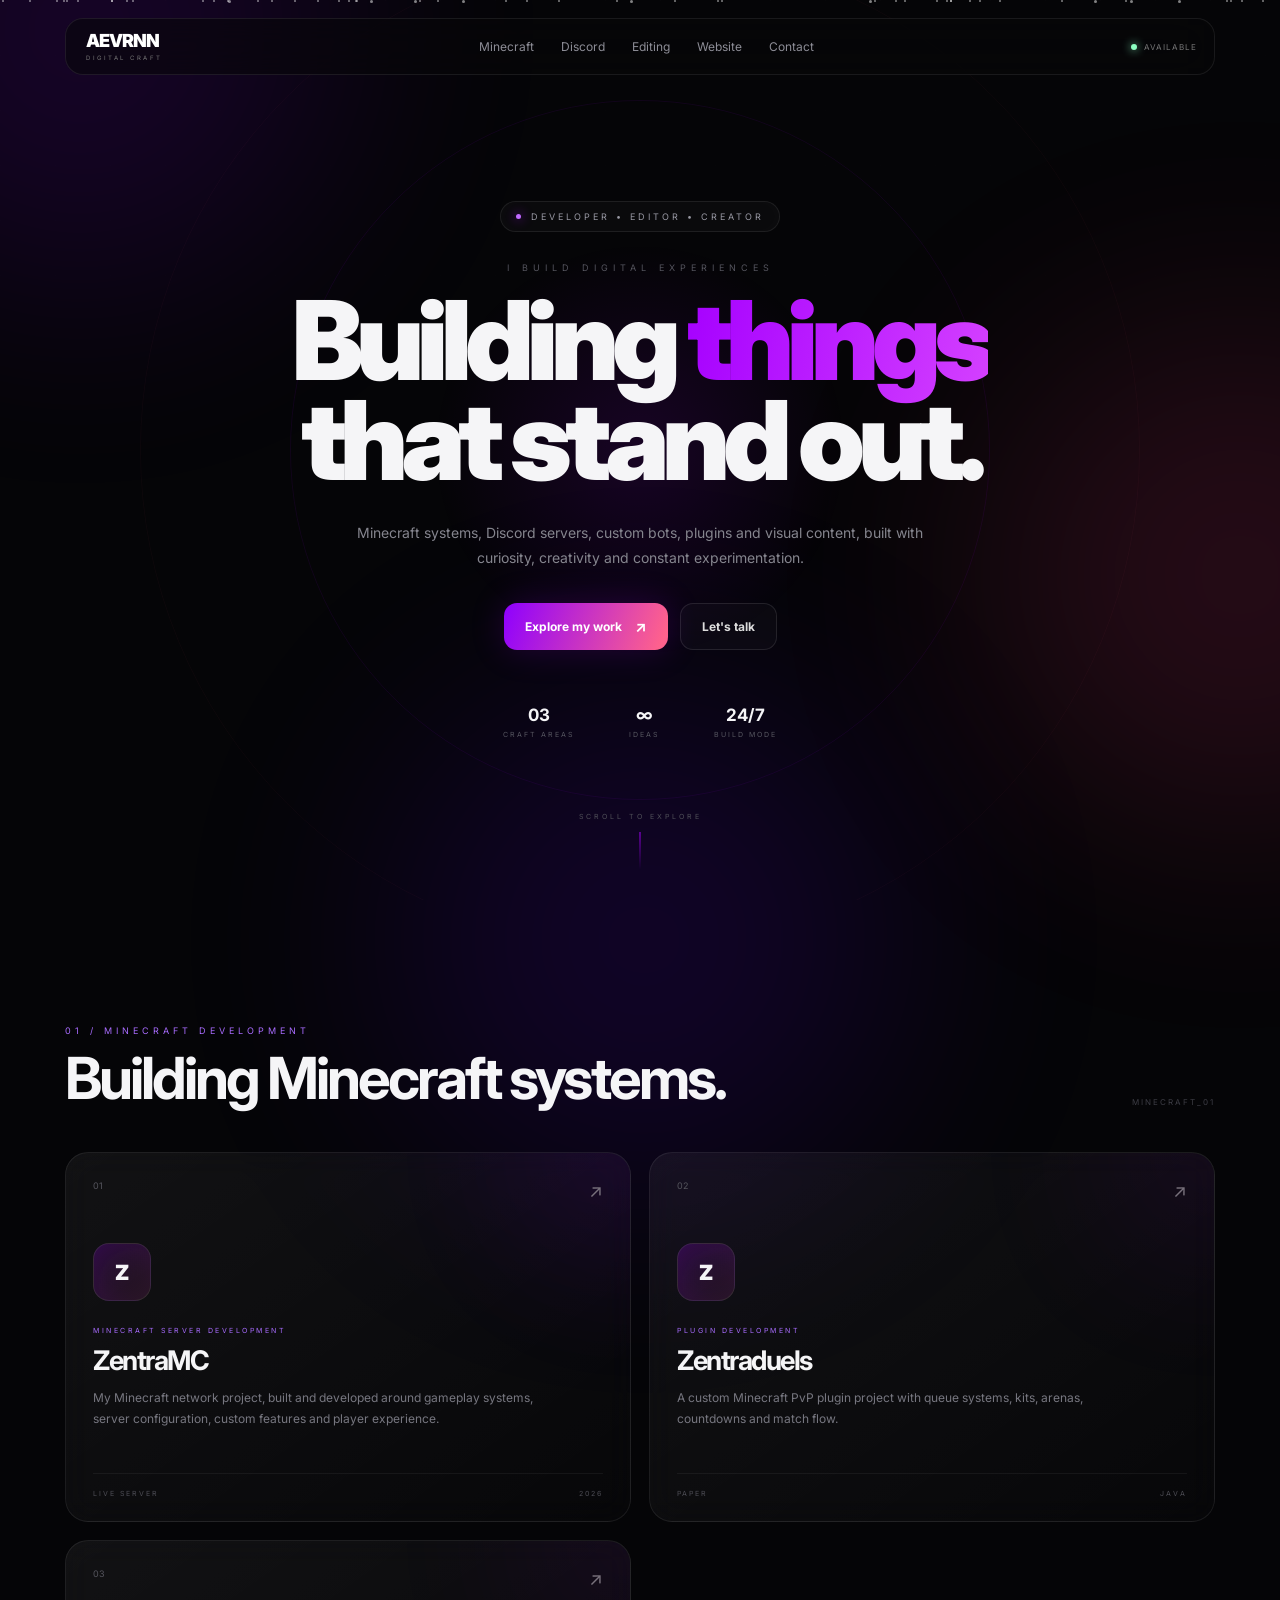
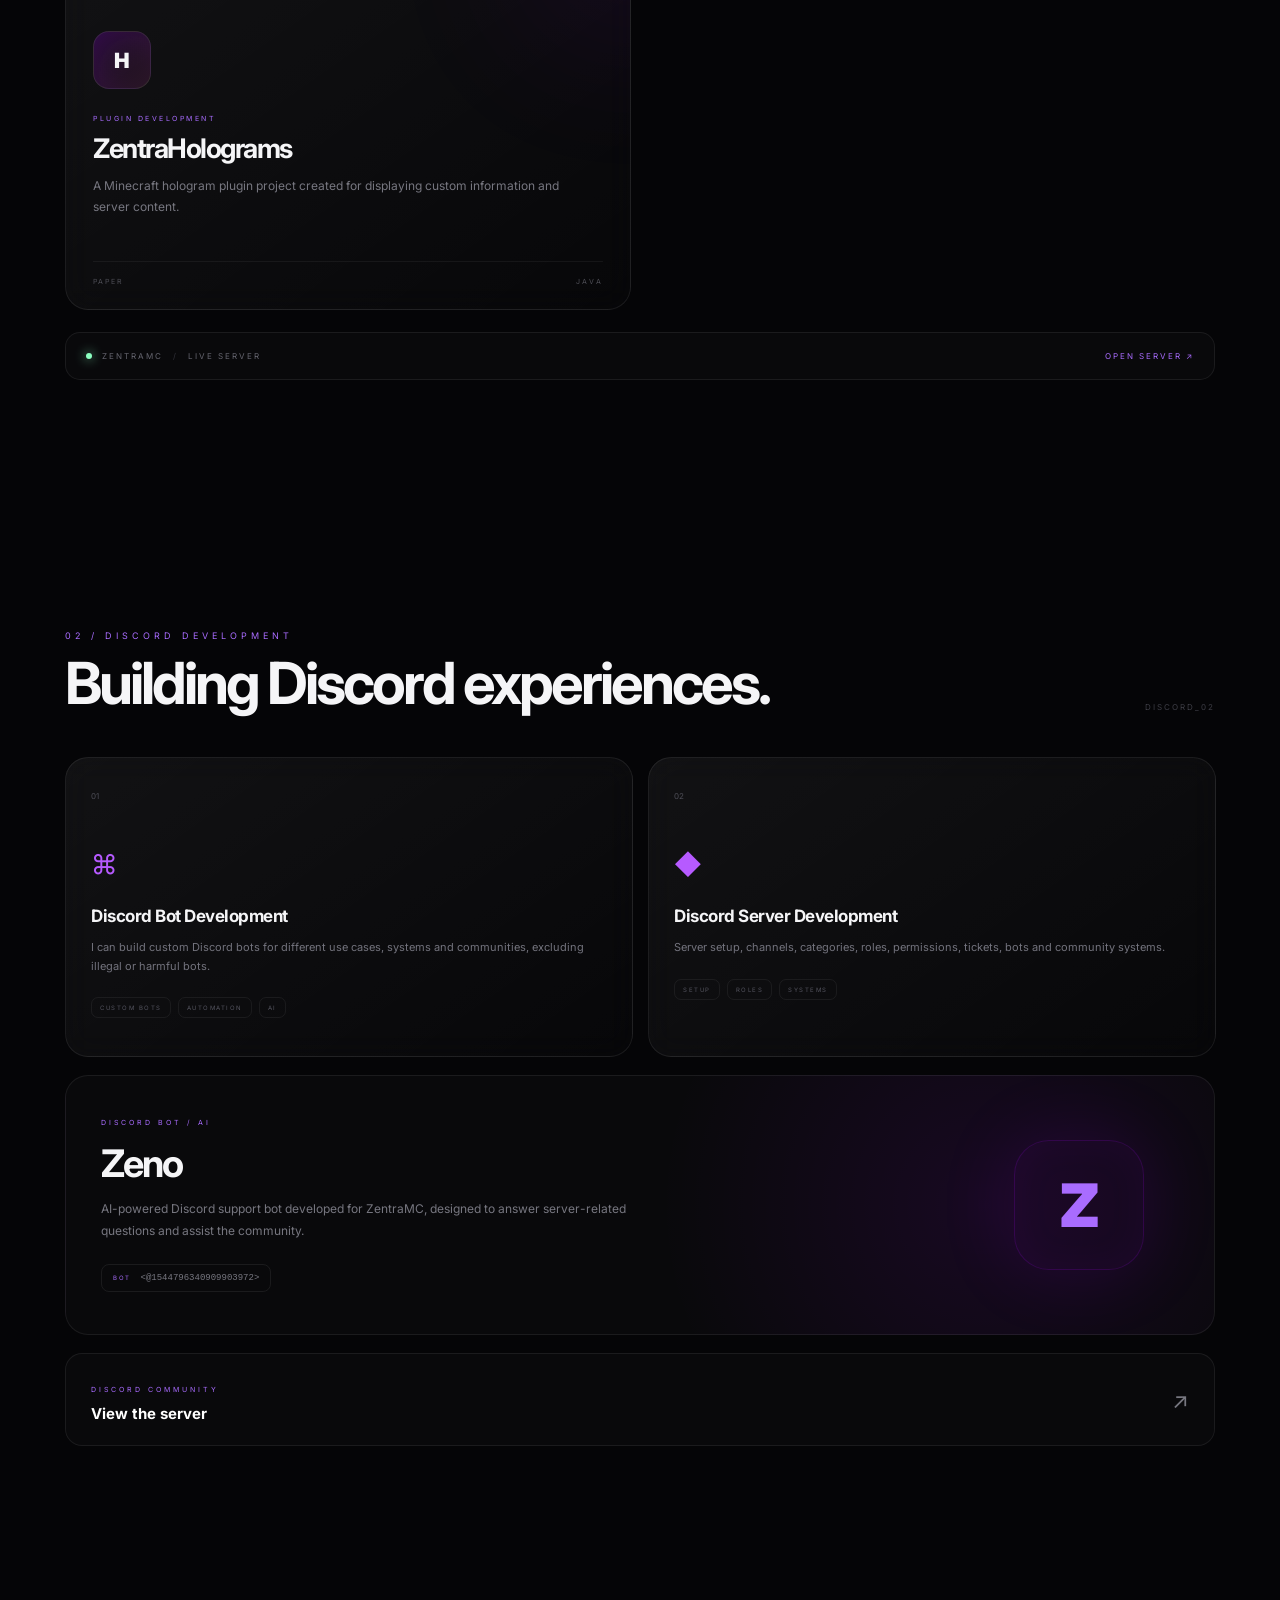
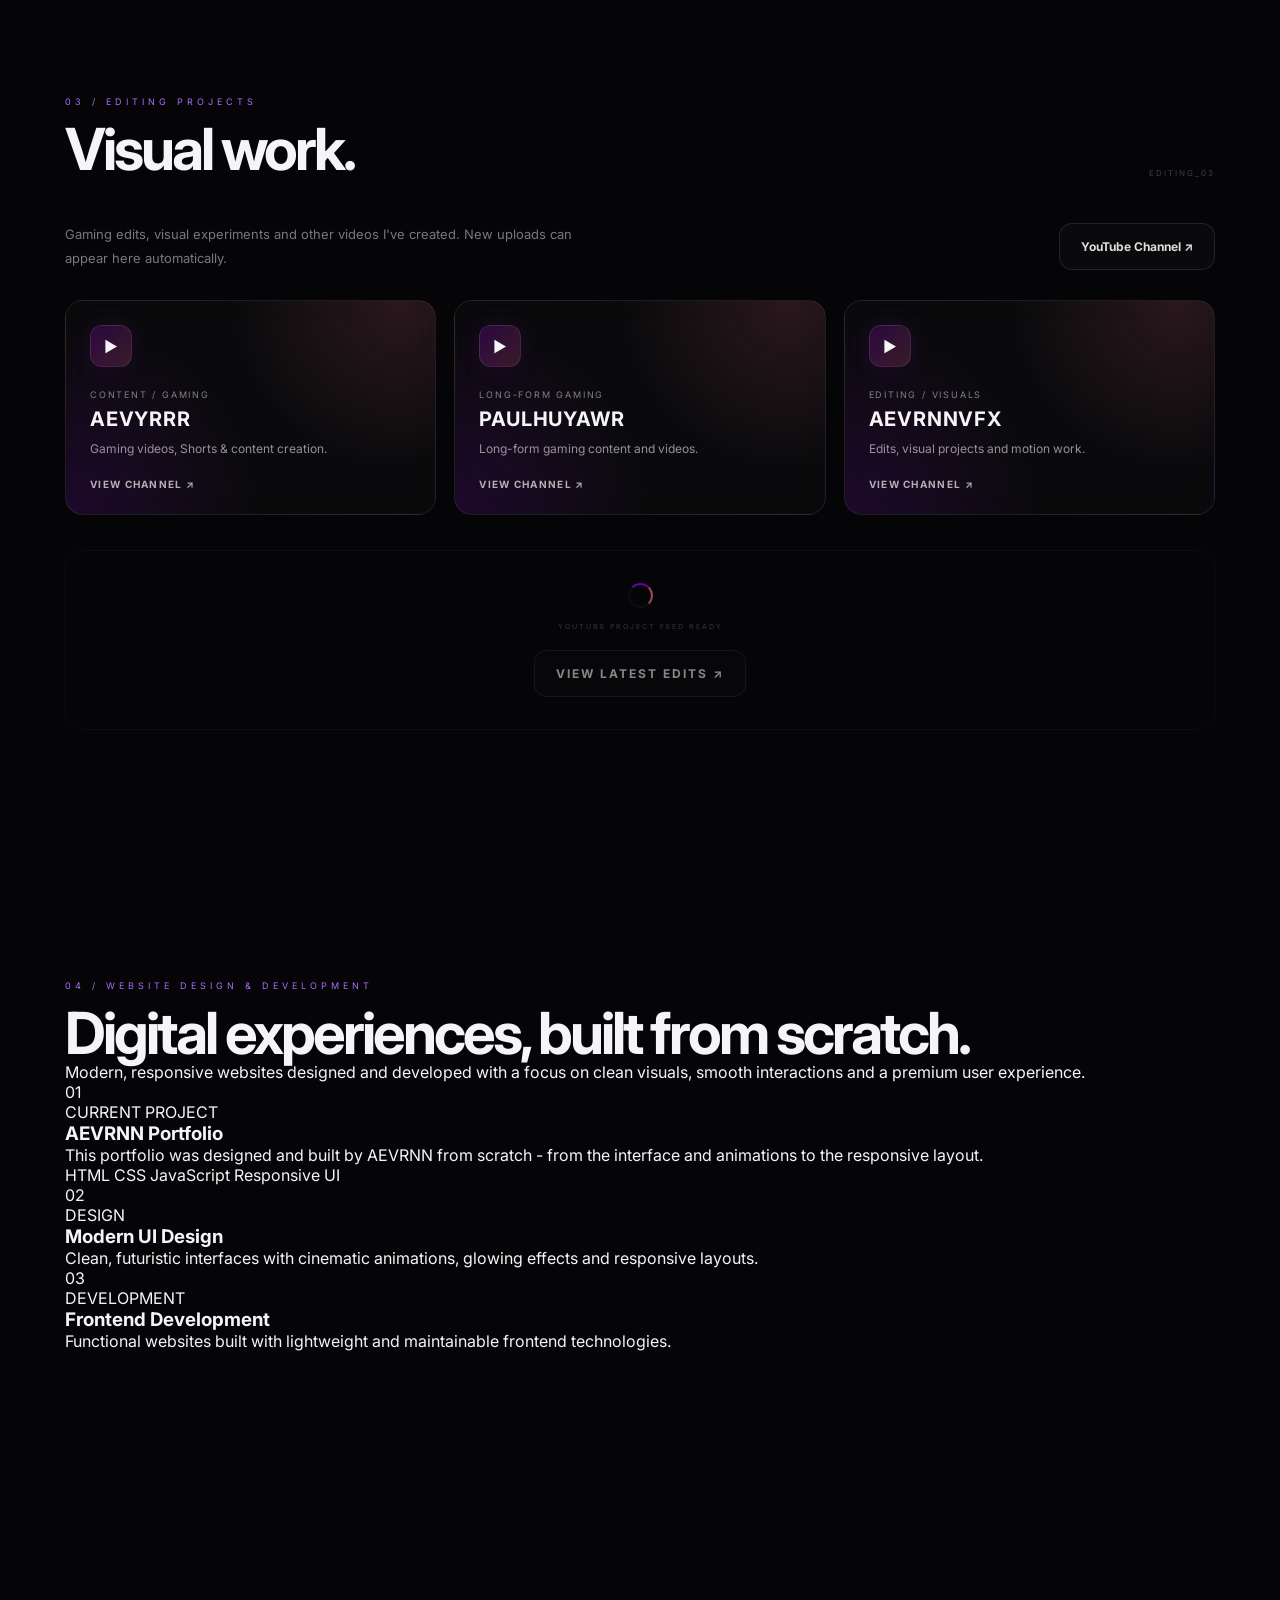
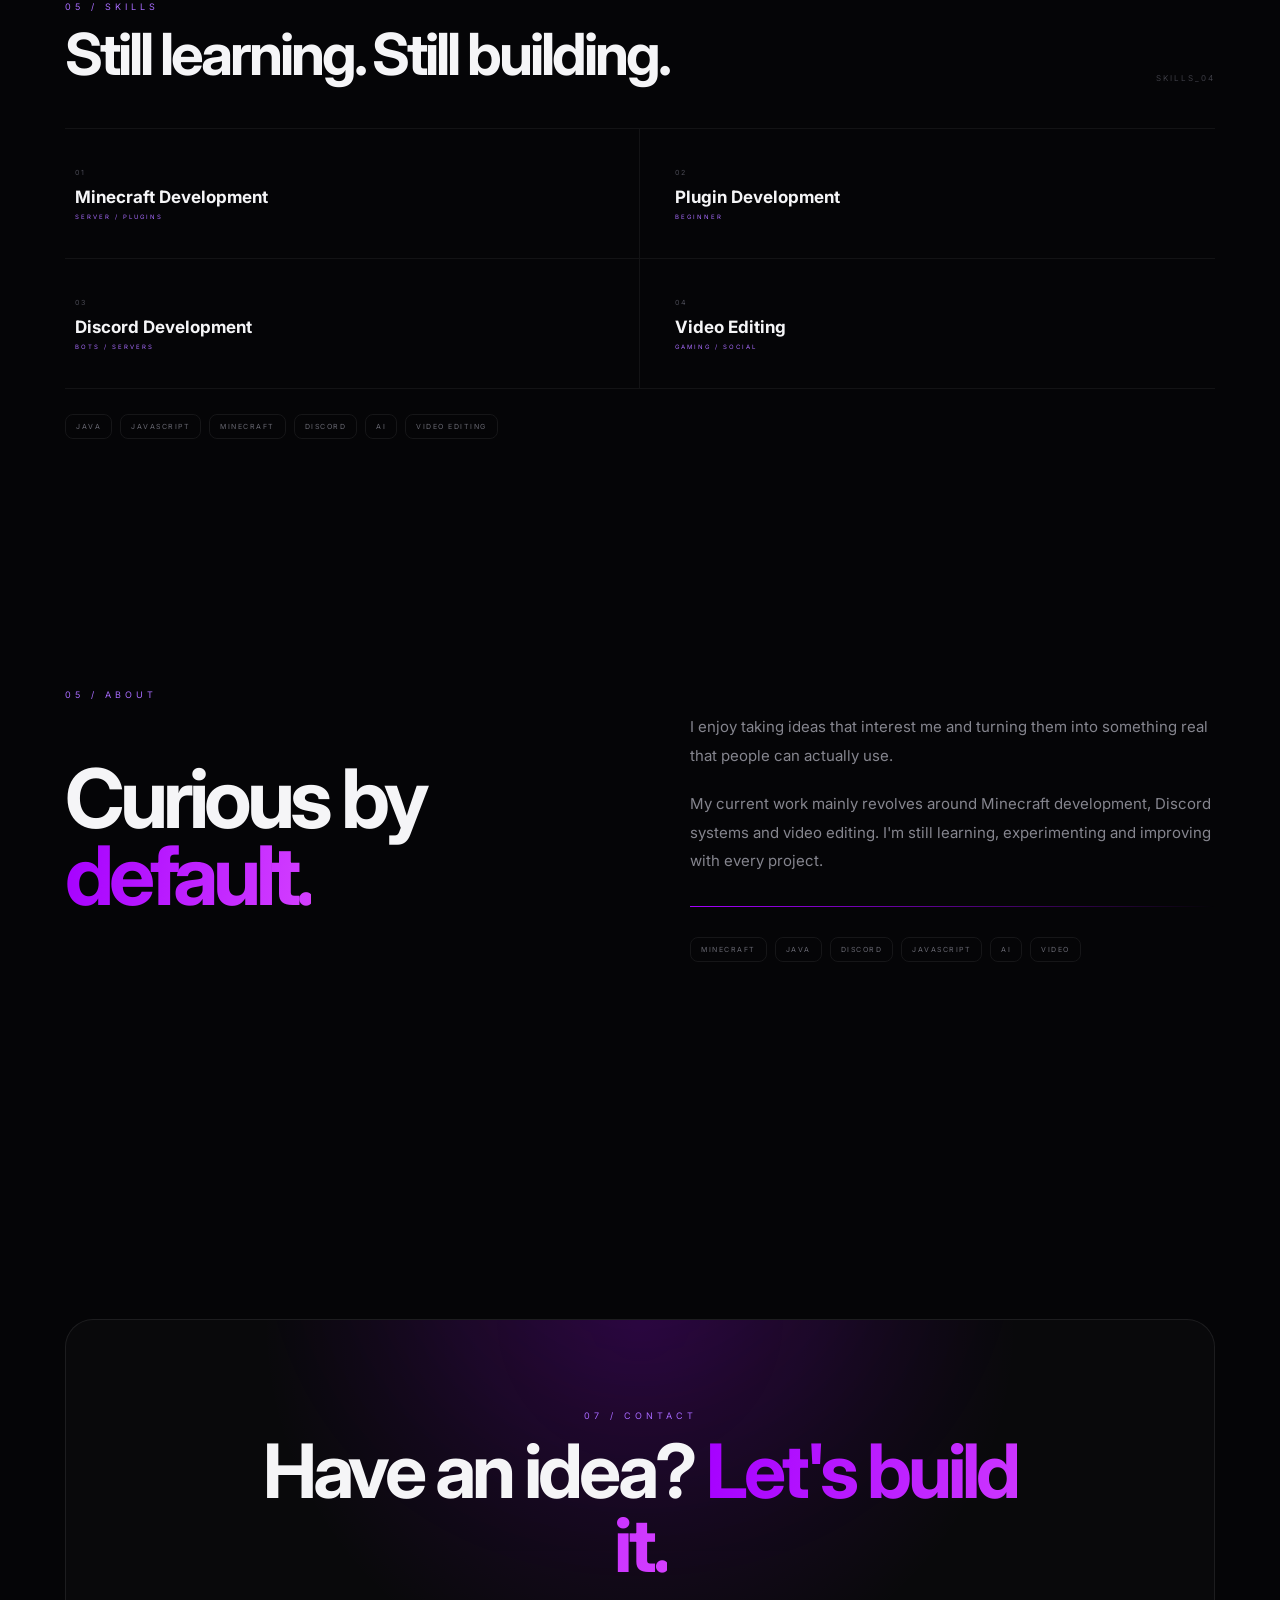
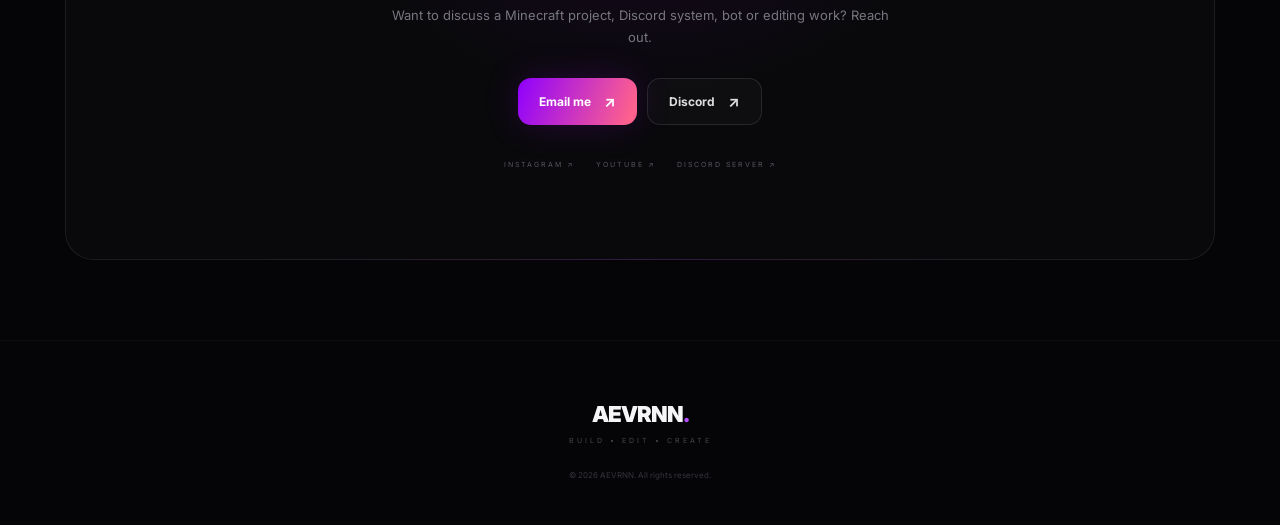
==== commit 1c115a1c: "Fix website navigation link" ====
--- a/index.html
+++ b/index.html
@@ -57,7 +57,7 @@
       <a href="#work">Minecraft</a>
       <a href="#discord">Discord</a>
       <a href="#editing">Editing</a>
-      <a href="#website">Website</a>
+      <a href="#website-development">Website</a>
         <a href="#contact">Contact</a>
     </div>
 
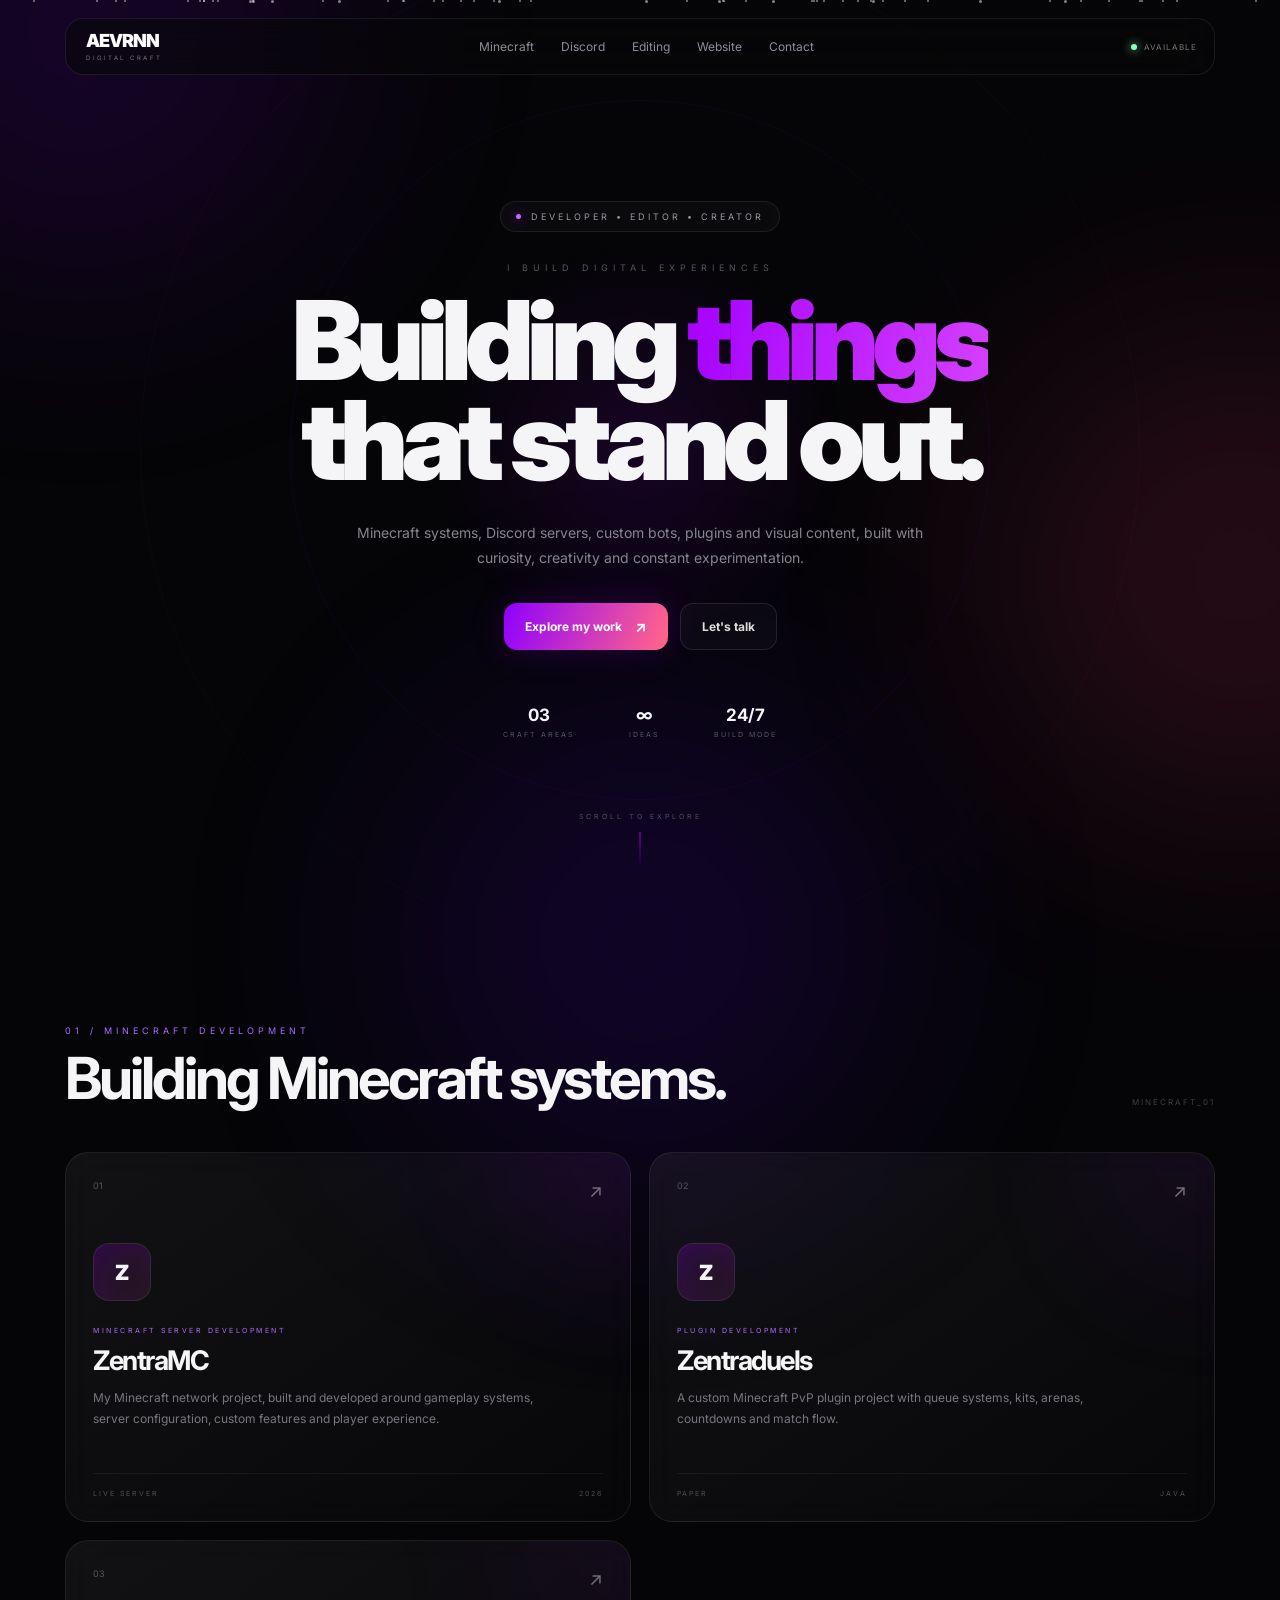
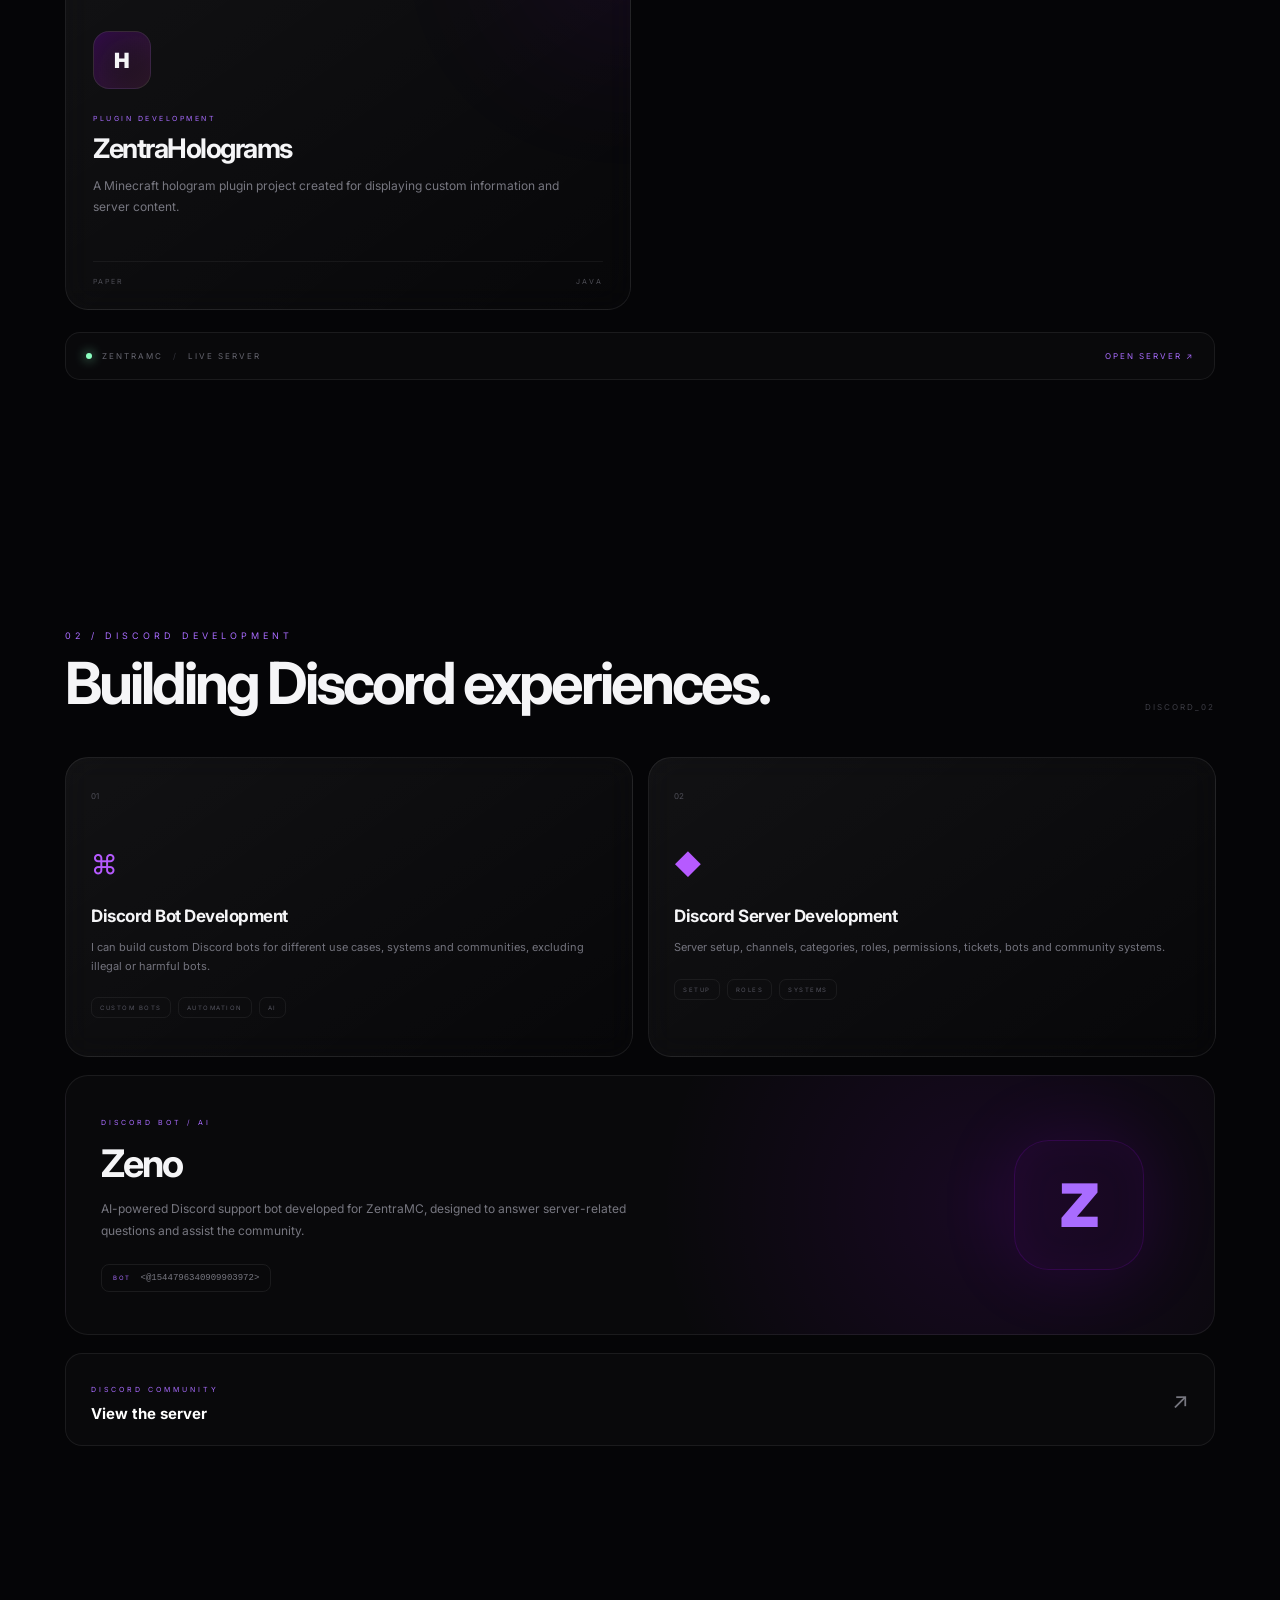
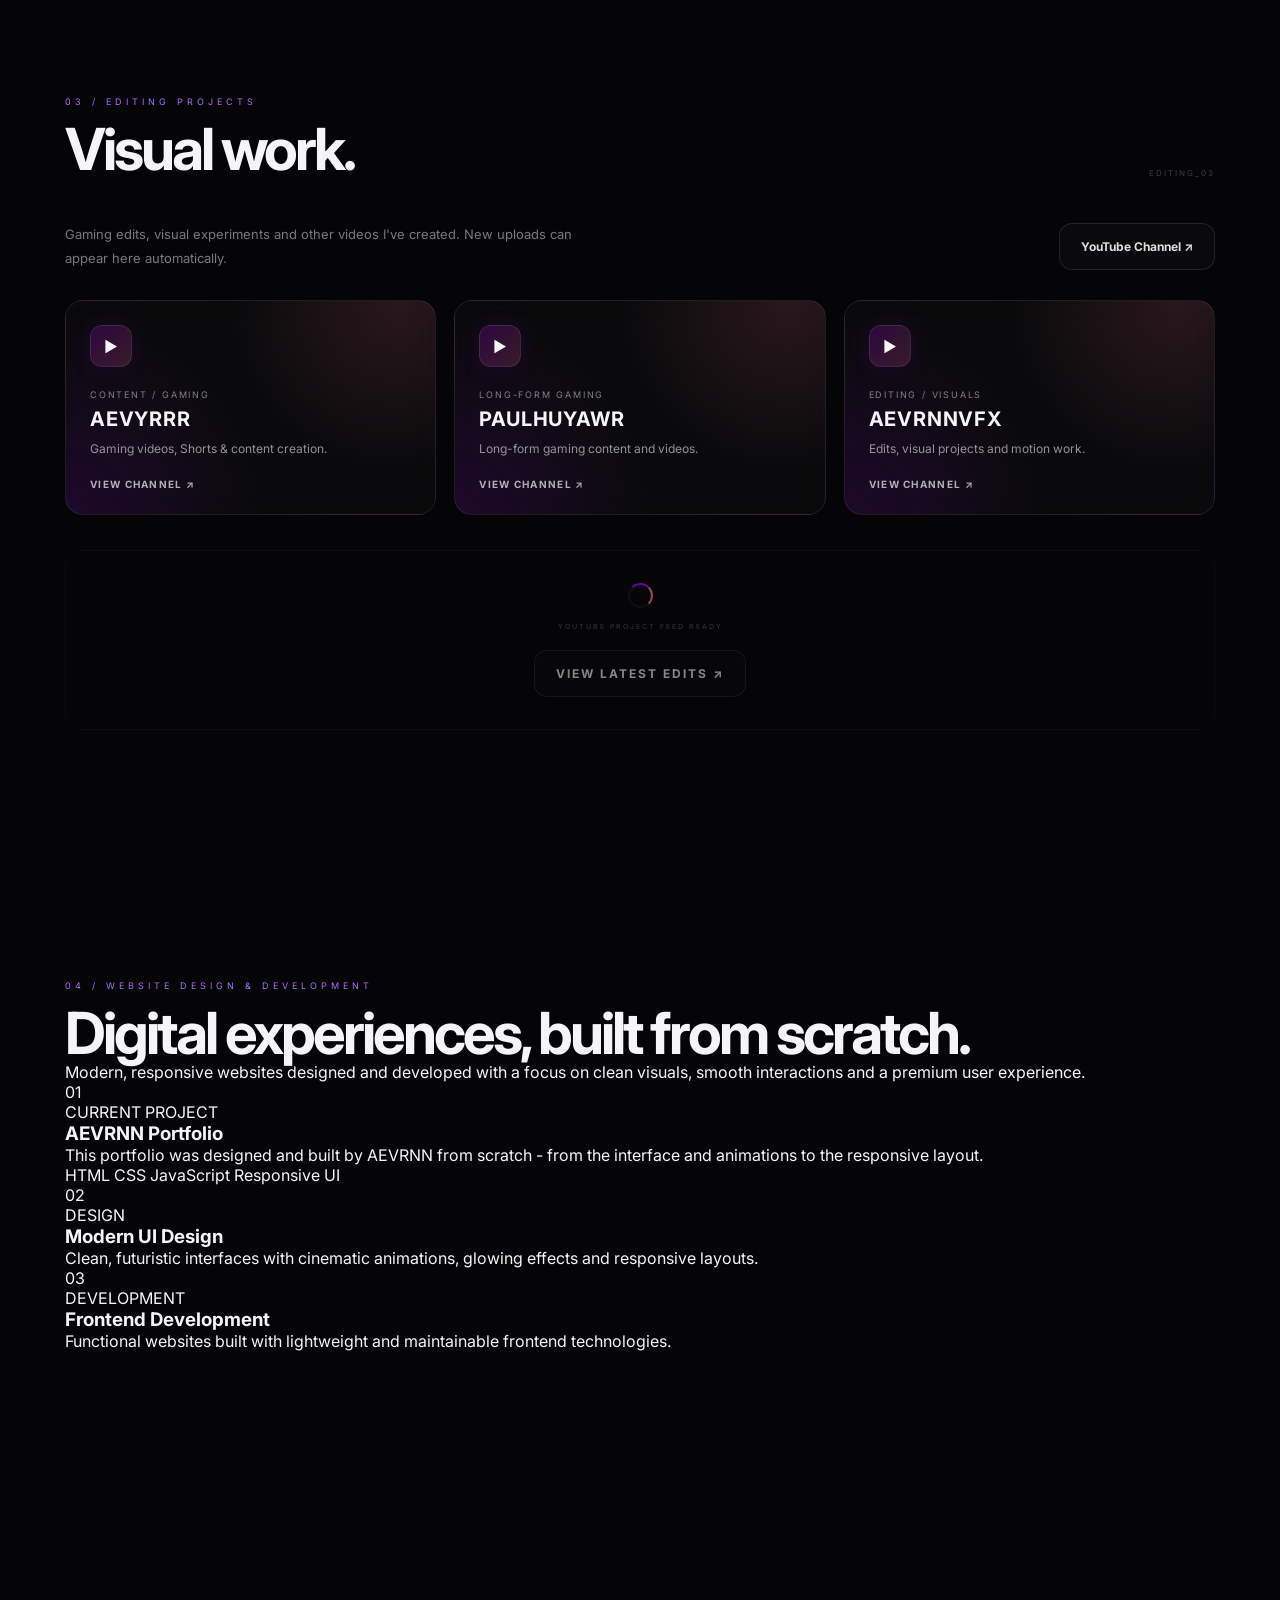
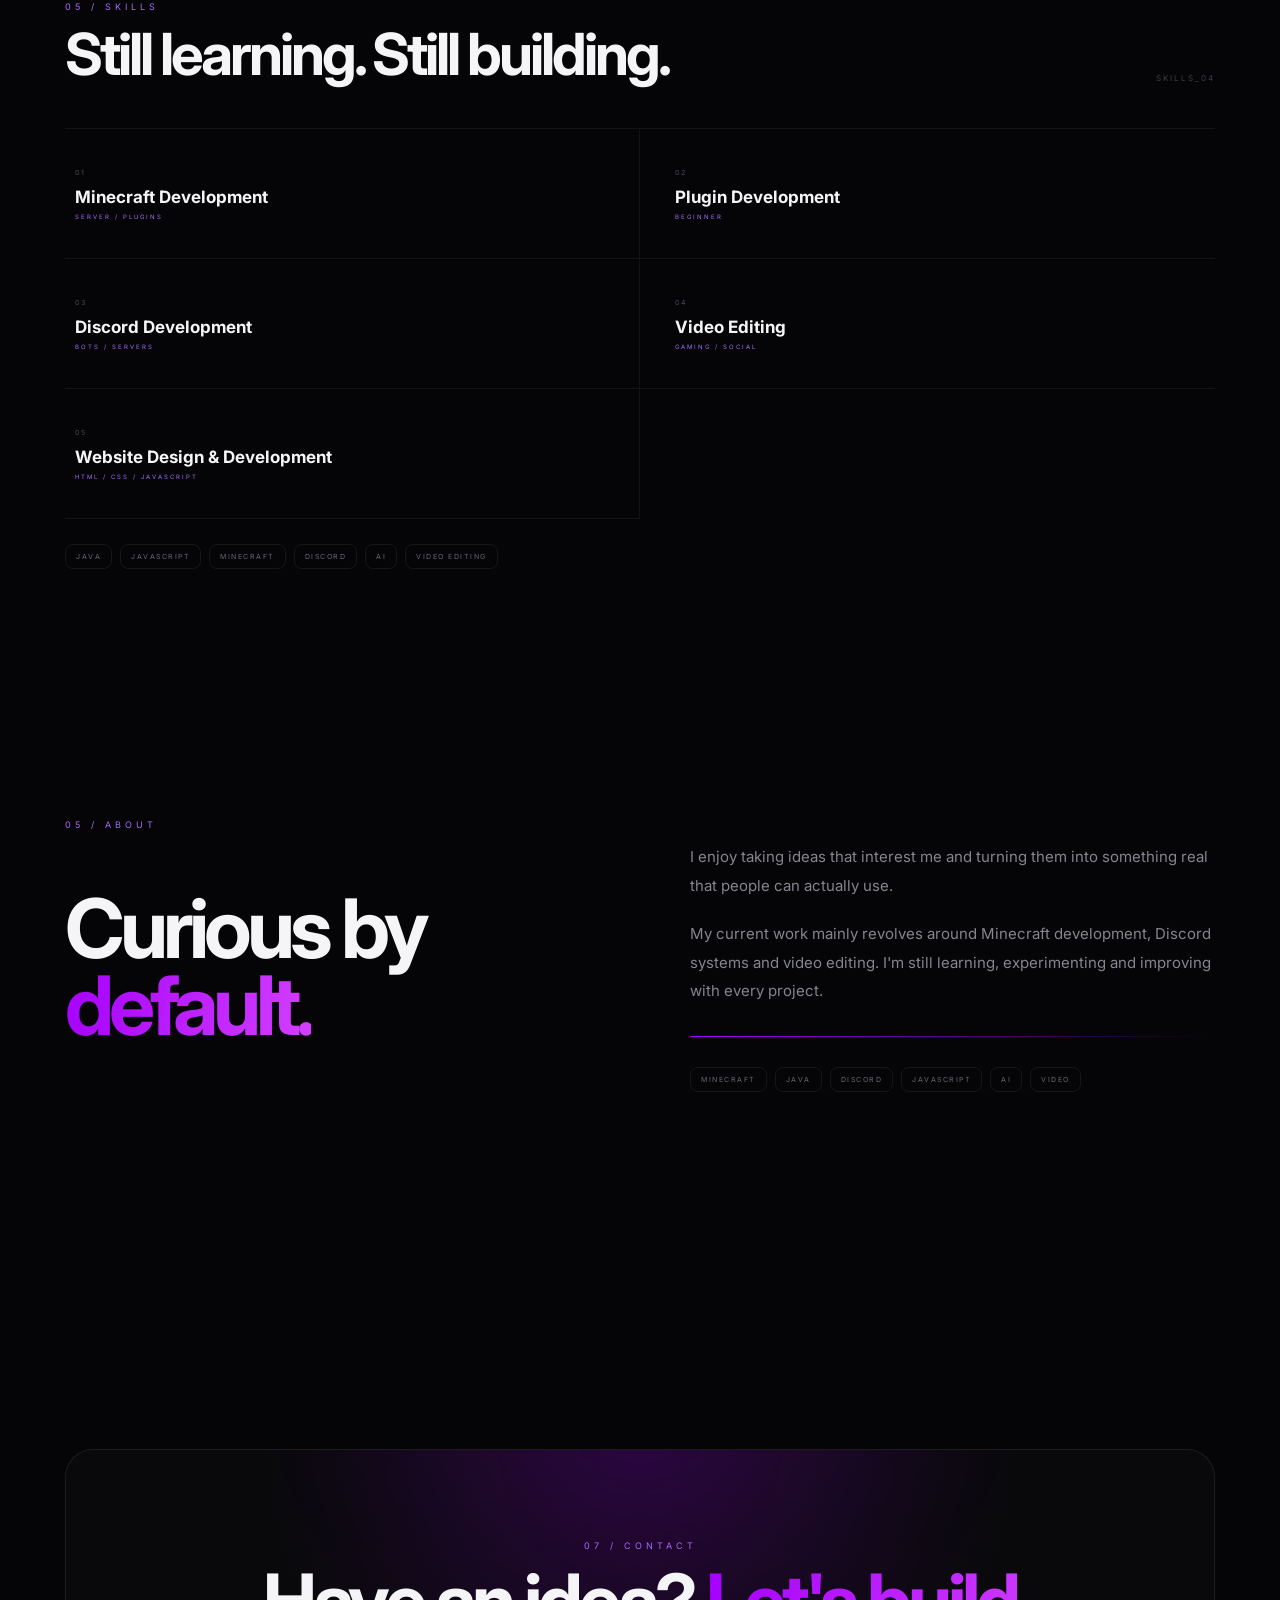
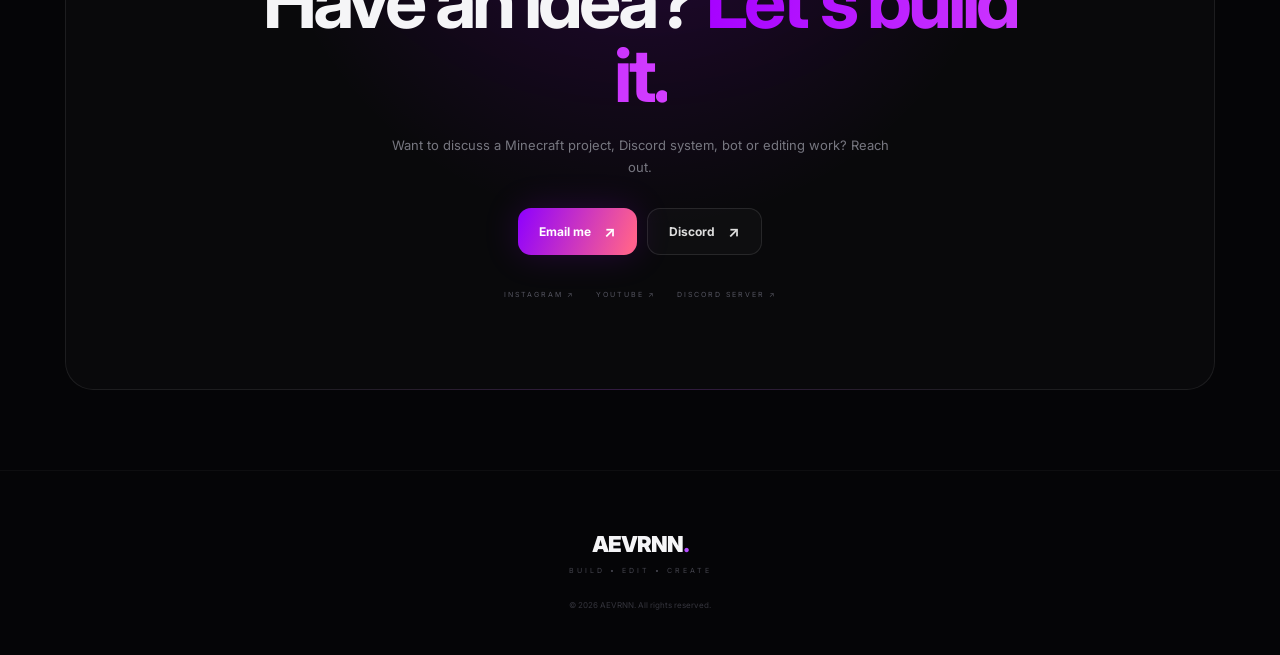
==== commit 7be5c410: "Add website development to skills" ====
--- a/index.html
+++ b/index.html
@@ -503,6 +503,12 @@
           <small>GAMING / SOCIAL</small>
         </div>
 
+        <div class="skill-item">
+          <span>05</span>
+          <strong>Website Design & Development</strong>
+          <small>HTML / CSS / JAVASCRIPT</small>
+        </div>
+
       </div>
 
       <div class="about-stack skills-stack reveal">
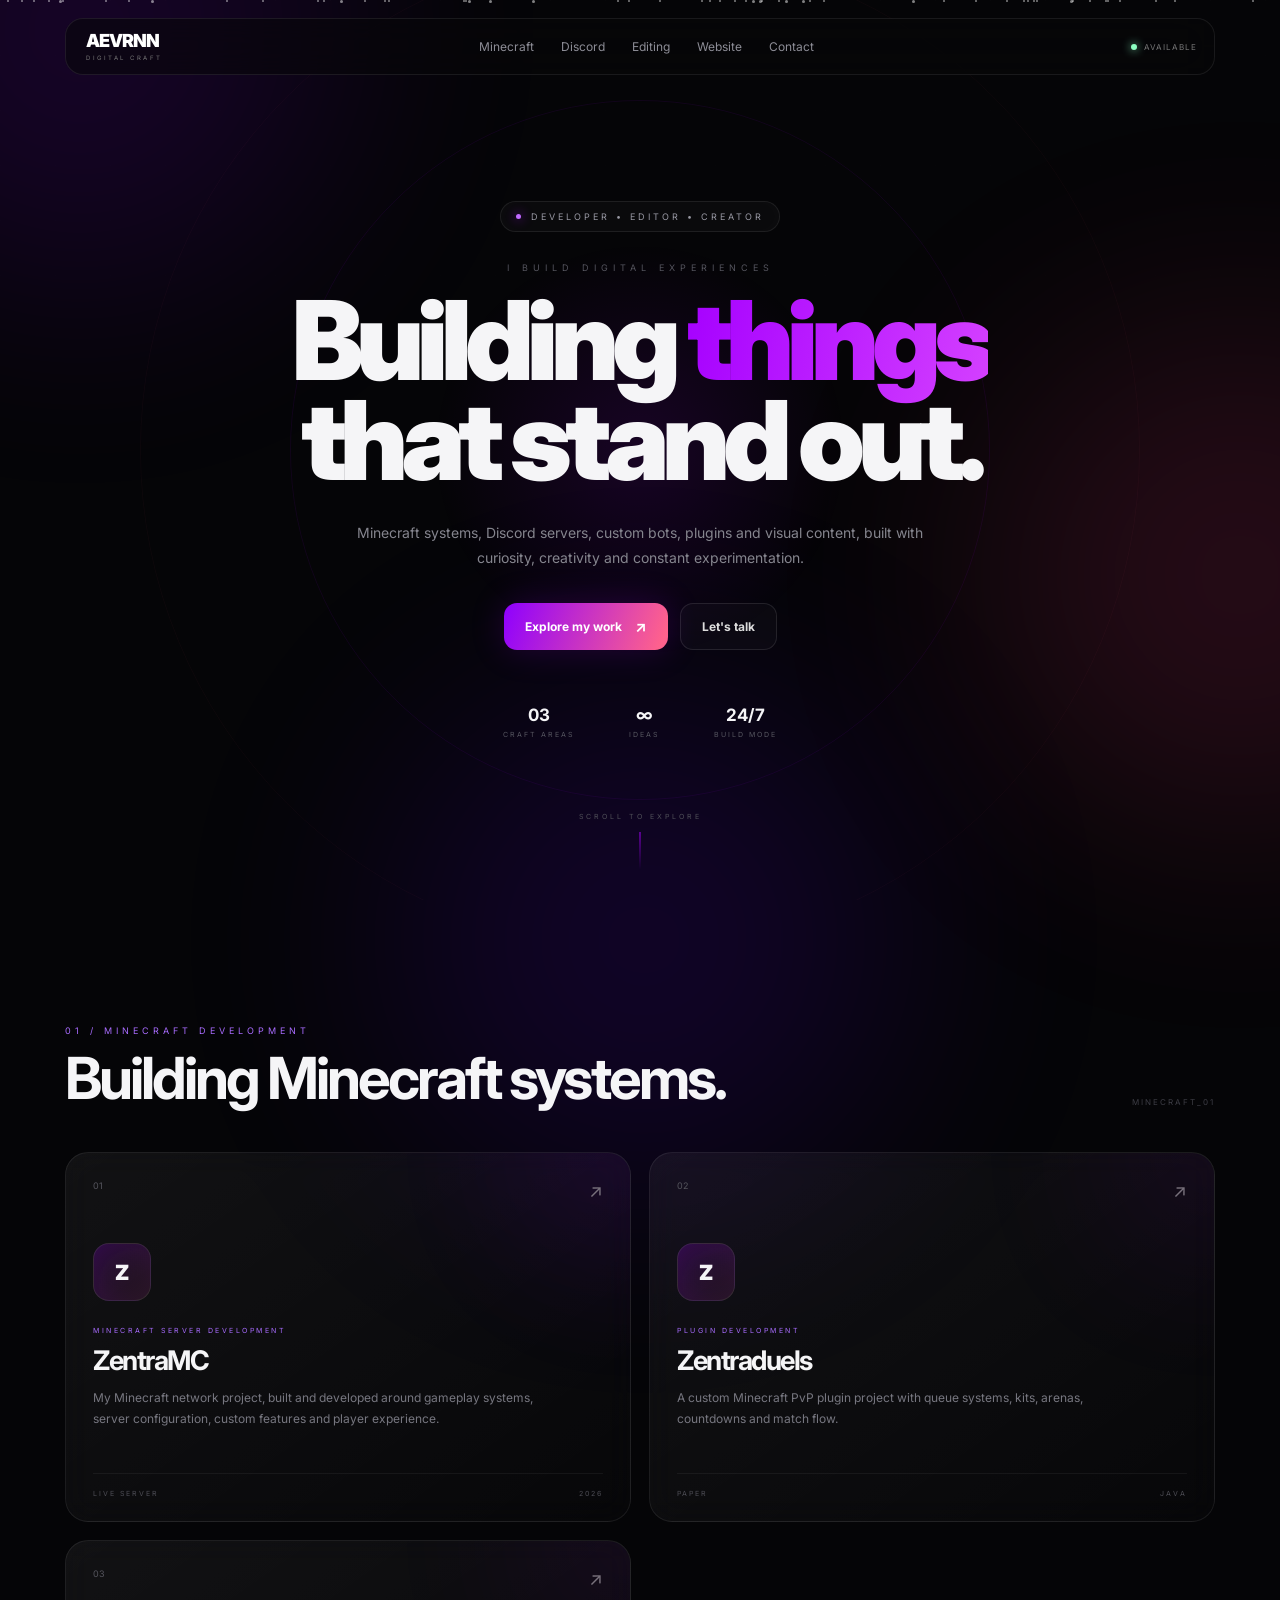
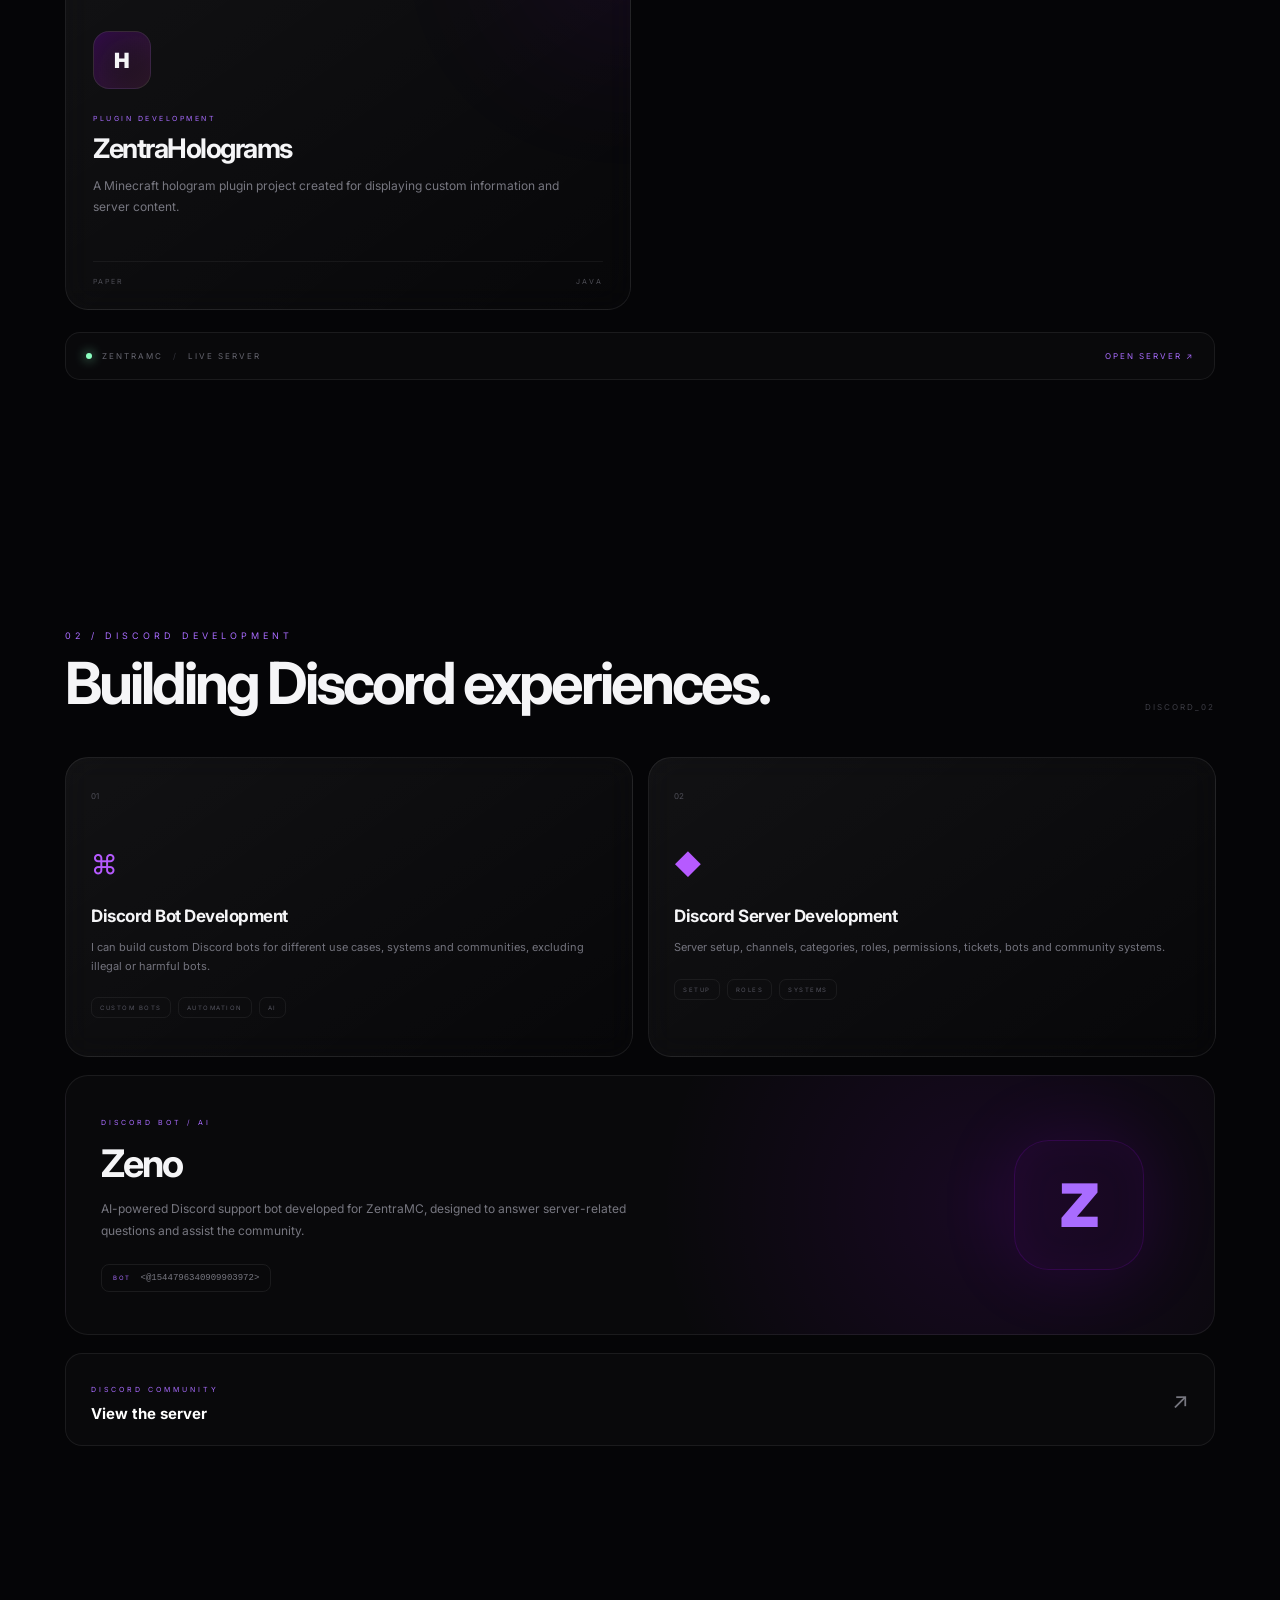
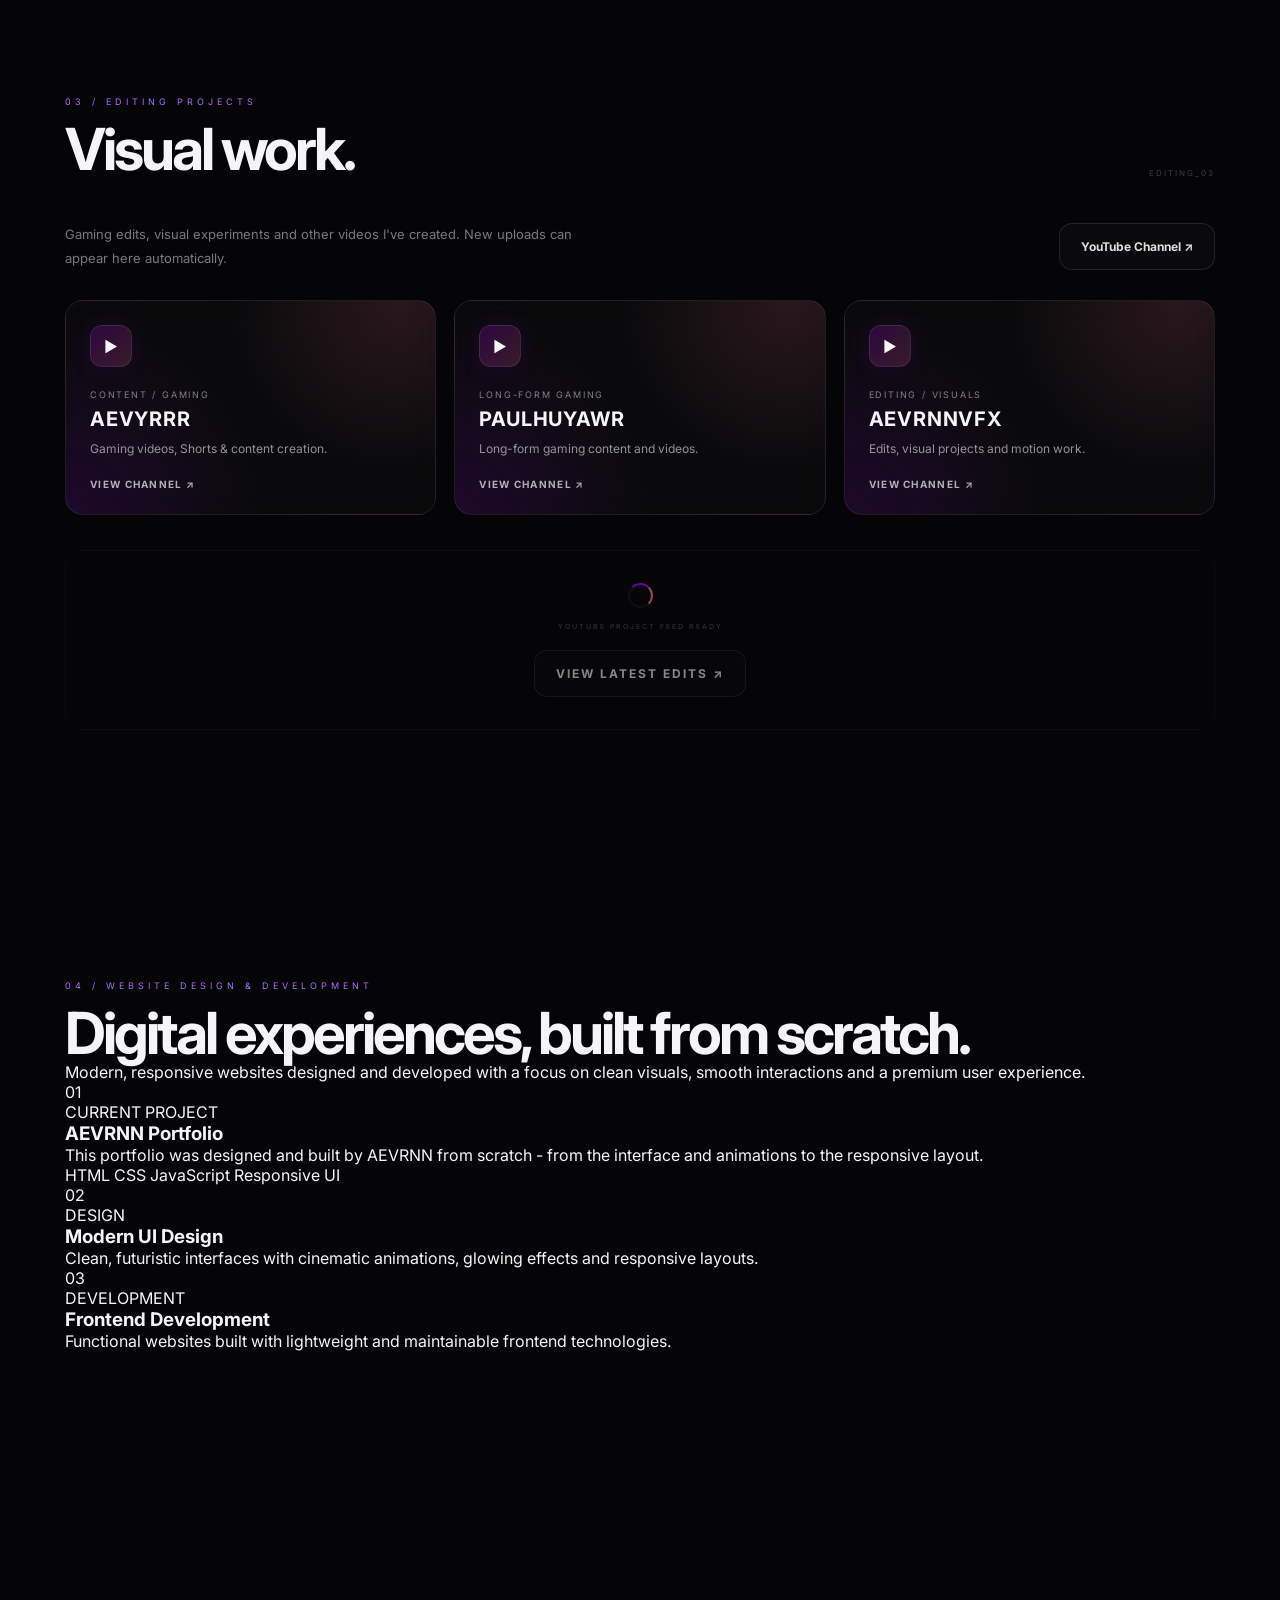
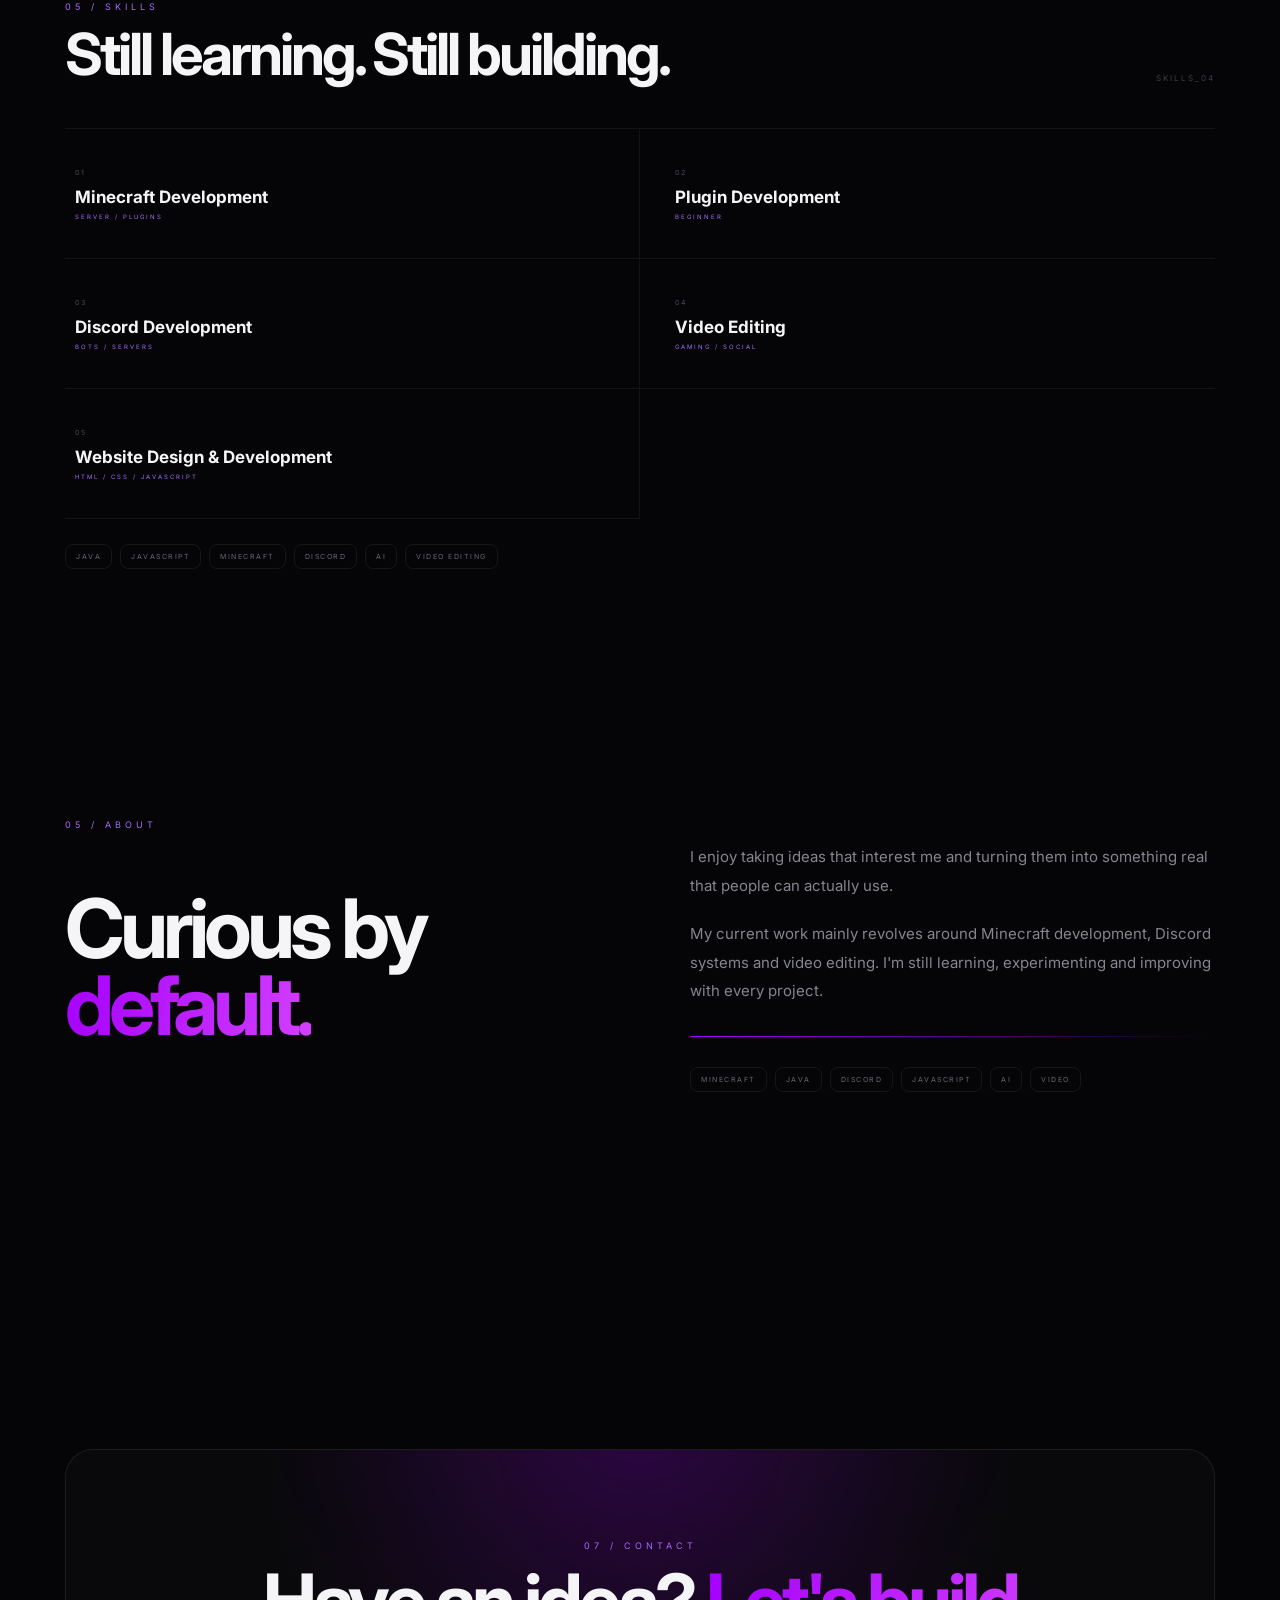
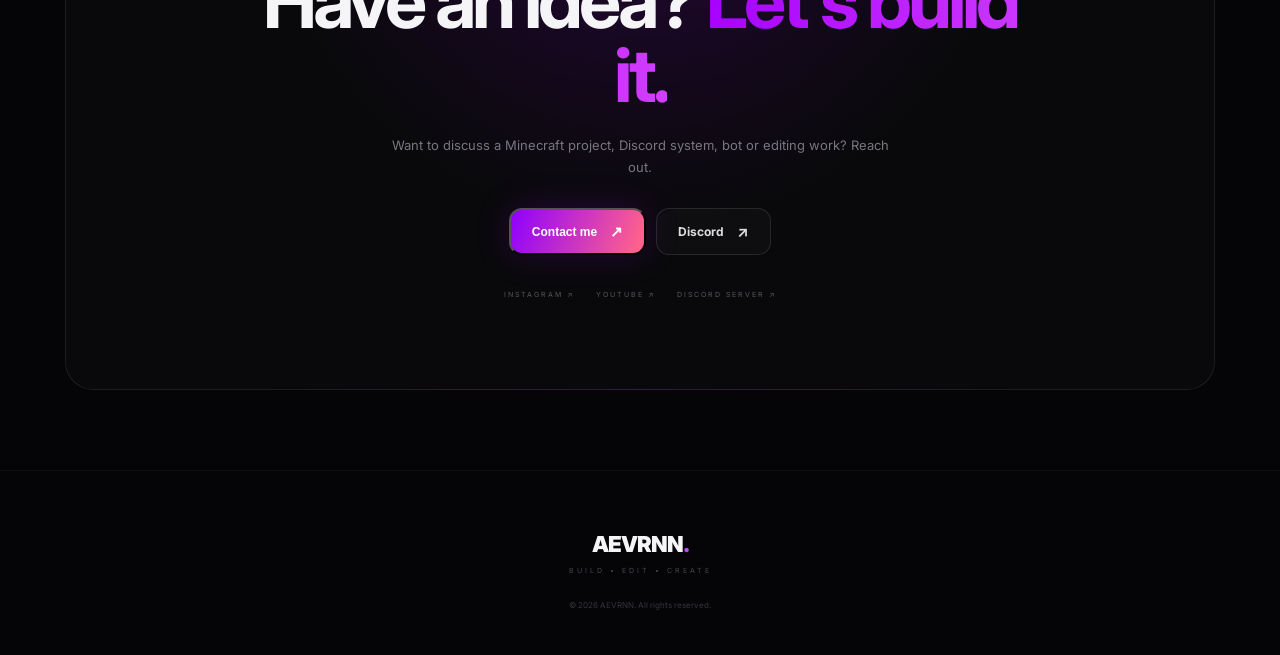
==== commit eed1417e: "Add animated contact form modal" ====
--- a/index.html
+++ b/index.html
@@ -588,12 +588,13 @@
 
         <div class="contact-buttons">
 
-          <a
-            href="mailto:aevyrr@gmail.com"
+          <button
+            type="button"
             class="btn btn-primary magnetic"
+            id="openContactForm"
           >
-            Email me <b>↗</b>
-          </a>
+            Contact me <b>↗</b>
+          </button>
 
           <a
             href="https://discord.com/users/1123668181534384229"
@@ -657,6 +658,84 @@
   </footer>
 
 
+
+  <!-- CONTACT MODAL -->
+  <div class="contact-modal" id="contactModal" aria-hidden="true">
+    <div class="contact-modal-backdrop" id="contactBackdrop"></div>
+
+    <div class="contact-modal-box" role="dialog" aria-modal="true" aria-labelledby="contactModalTitle">
+
+      <button class="contact-close" id="closeContactForm" type="button" aria-label="Close">
+        ×
+      </button>
+
+      <div class="contact-modal-glow"></div>
+
+      <div class="contact-modal-header">
+        <span class="contact-modal-label">AEVRNN / CONTACT</span>
+        <h2 id="contactModalTitle">
+          Let's build
+          <span>something.</span>
+        </h2>
+        <p>
+          Tell me what you're working on and I'll get back to you.
+        </p>
+      </div>
+
+      <form class="contact-form" id="contactForm">
+
+        <div class="contact-field">
+          <label for="contactName">YOUR NAME</label>
+          <input
+            type="text"
+            id="contactName"
+            name="name"
+            placeholder="Enter your name"
+            autocomplete="name"
+            required
+          >
+        </div>
+
+        <div class="contact-field">
+          <label for="contactEmail">EMAIL ADDRESS</label>
+          <input
+            type="email"
+            id="contactEmail"
+            name="email"
+            placeholder="you@example.com"
+            autocomplete="email"
+            required
+          >
+        </div>
+
+        <div class="contact-field">
+          <label for="contactMessage">MESSAGE</label>
+          <textarea
+            id="contactMessage"
+            name="message"
+            rows="5"
+            placeholder="Tell me about your project..."
+            required
+          ></textarea>
+        </div>
+
+        <button type="submit" class="contact-submit">
+          <span>SEND MESSAGE</span>
+          <b>↗</b>
+        </button>
+
+        <div class="contact-form-status" id="contactFormStatus"></div>
+
+      </form>
+
+      <div class="contact-modal-footer">
+        <span>REPLY VIA EMAIL</span>
+        <span>aevyrr@gmail.com</span>
+      </div>
+
+    </div>
+  </div>
+
   <script src="script.js"></script>
 
 </body>
--- a/style.css
+++ b/style.css
@@ -2270,3 +2270,263 @@
   width: 70% !important;
 }
 
+
+/* =====================================================
+   AEVRNN CONTACT MODAL
+   ===================================================== */
+
+.contact-modal {
+  position: fixed;
+  inset: 0;
+  z-index: 99999;
+  display: flex;
+  align-items: center;
+  justify-content: center;
+  padding: 24px;
+  opacity: 0;
+  visibility: hidden;
+  pointer-events: none;
+  transition: opacity .35s ease, visibility .35s ease;
+}
+
+.contact-modal.active {
+  opacity: 1;
+  visibility: visible;
+  pointer-events: auto;
+}
+
+.contact-modal-backdrop {
+  position: absolute;
+  inset: 0;
+  background: rgba(3, 3, 8, .78);
+  backdrop-filter: blur(18px);
+  -webkit-backdrop-filter: blur(18px);
+}
+
+.contact-modal-box {
+  position: relative;
+  width: min(620px, 100%);
+  max-height: calc(100vh - 40px);
+  overflow-y: auto;
+  padding: 42px;
+  border: 1px solid rgba(255,255,255,.12);
+  border-radius: 28px;
+  background:
+    linear-gradient(145deg, rgba(20,16,30,.96), rgba(7,7,12,.97));
+  box-shadow:
+    0 30px 100px rgba(0,0,0,.65),
+    0 0 80px rgba(165,0,255,.13);
+  transform: translateY(35px) scale(.94);
+  transition: transform .45s cubic-bezier(.16,1,.3,1);
+  isolation: isolate;
+}
+
+.contact-modal.active .contact-modal-box {
+  transform: translateY(0) scale(1);
+}
+
+.contact-modal-glow {
+  position: absolute;
+  width: 260px;
+  height: 260px;
+  top: -140px;
+  right: -100px;
+  border-radius: 50%;
+  background: rgba(165,0,255,.22);
+  filter: blur(70px);
+  pointer-events: none;
+  z-index: -1;
+  animation: contactGlow 5s ease-in-out infinite alternate;
+}
+
+@keyframes contactGlow {
+  from { transform: translate(0,0) scale(1); }
+  to { transform: translate(-40px,35px) scale(1.2); }
+}
+
+.contact-close {
+  position: absolute;
+  top: 18px;
+  right: 18px;
+  width: 42px;
+  height: 42px;
+  border: 1px solid rgba(255,255,255,.1);
+  border-radius: 50%;
+  background: rgba(255,255,255,.04);
+  color: rgba(255,255,255,.75);
+  font-size: 27px;
+  line-height: 1;
+  cursor: pointer;
+  transition: .25s ease;
+  z-index: 5;
+}
+
+.contact-close:hover {
+  transform: rotate(90deg);
+  background: rgba(255,255,255,.1);
+  color: #fff;
+}
+
+.contact-modal-header {
+  position: relative;
+  margin-bottom: 30px;
+}
+
+.contact-modal-label {
+  display: inline-block;
+  margin-bottom: 13px;
+  font-size: 10px;
+  font-weight: 800;
+  letter-spacing: .18em;
+  opacity: .55;
+}
+
+.contact-modal-header h2 {
+  margin: 0;
+  font-size: clamp(34px, 7vw, 58px);
+  line-height: .95;
+  letter-spacing: -.045em;
+}
+
+.contact-modal-header h2 span {
+  display: block;
+  background: linear-gradient(90deg, #a500ff, #ff738a);
+  -webkit-background-clip: text;
+  background-clip: text;
+  color: transparent;
+}
+
+.contact-modal-header p {
+  max-width: 470px;
+  margin: 18px 0 0;
+  color: rgba(255,255,255,.55);
+  line-height: 1.65;
+}
+
+.contact-form {
+  display: grid;
+  gap: 18px;
+}
+
+.contact-field {
+  display: grid;
+  gap: 8px;
+}
+
+.contact-field label {
+  font-size: 9px;
+  font-weight: 800;
+  letter-spacing: .17em;
+  opacity: .55;
+}
+
+.contact-field input,
+.contact-field textarea {
+  width: 100%;
+  box-sizing: border-box;
+  border: 1px solid rgba(255,255,255,.1);
+  border-radius: 14px;
+  outline: none;
+  background: rgba(255,255,255,.035);
+  color: #fff;
+  padding: 15px 16px;
+  font: inherit;
+  font-size: 14px;
+  resize: vertical;
+  transition: .25s ease;
+}
+
+.contact-field textarea {
+  min-height: 130px;
+}
+
+.contact-field input::placeholder,
+.contact-field textarea::placeholder {
+  color: rgba(255,255,255,.28);
+}
+
+.contact-field input:focus,
+.contact-field textarea:focus {
+  border-color: rgba(165,0,255,.7);
+  background: rgba(165,0,255,.045);
+  box-shadow: 0 0 0 4px rgba(165,0,255,.08);
+  transform: translateY(-1px);
+}
+
+.contact-submit {
+  display: flex;
+  align-items: center;
+  justify-content: space-between;
+  width: 100%;
+  margin-top: 4px;
+  padding: 16px 19px;
+  border: 0;
+  border-radius: 14px;
+  background: linear-gradient(100deg, #a500ff, #ff738a);
+  color: #fff;
+  font: inherit;
+  font-size: 12px;
+  font-weight: 900;
+  letter-spacing: .12em;
+  cursor: pointer;
+  box-shadow: 0 12px 35px rgba(165,0,255,.2);
+  transition: .3s ease;
+}
+
+.contact-submit b {
+  font-size: 19px;
+  transition: transform .3s ease;
+}
+
+.contact-submit:hover {
+  transform: translateY(-3px);
+  box-shadow: 0 18px 45px rgba(165,0,255,.3);
+}
+
+.contact-submit:hover b {
+  transform: translate(4px,-4px);
+}
+
+.contact-form-status {
+  min-height: 18px;
+  text-align: center;
+  font-size: 11px;
+  color: rgba(255,255,255,.55);
+}
+
+.contact-modal-footer {
+  display: flex;
+  justify-content: space-between;
+  gap: 15px;
+  margin-top: 25px;
+  padding-top: 18px;
+  border-top: 1px solid rgba(255,255,255,.08);
+  font-size: 9px;
+  letter-spacing: .12em;
+  opacity: .42;
+}
+
+body.contact-modal-open {
+  overflow: hidden;
+}
+
+@media (max-width: 600px) {
+  .contact-modal {
+    padding: 12px;
+  }
+
+  .contact-modal-box {
+    padding: 30px 20px 22px;
+    border-radius: 22px;
+  }
+
+  .contact-modal-header h2 {
+    font-size: 39px;
+  }
+
+  .contact-modal-footer {
+    flex-direction: column;
+    gap: 5px;
+  }
+}
+
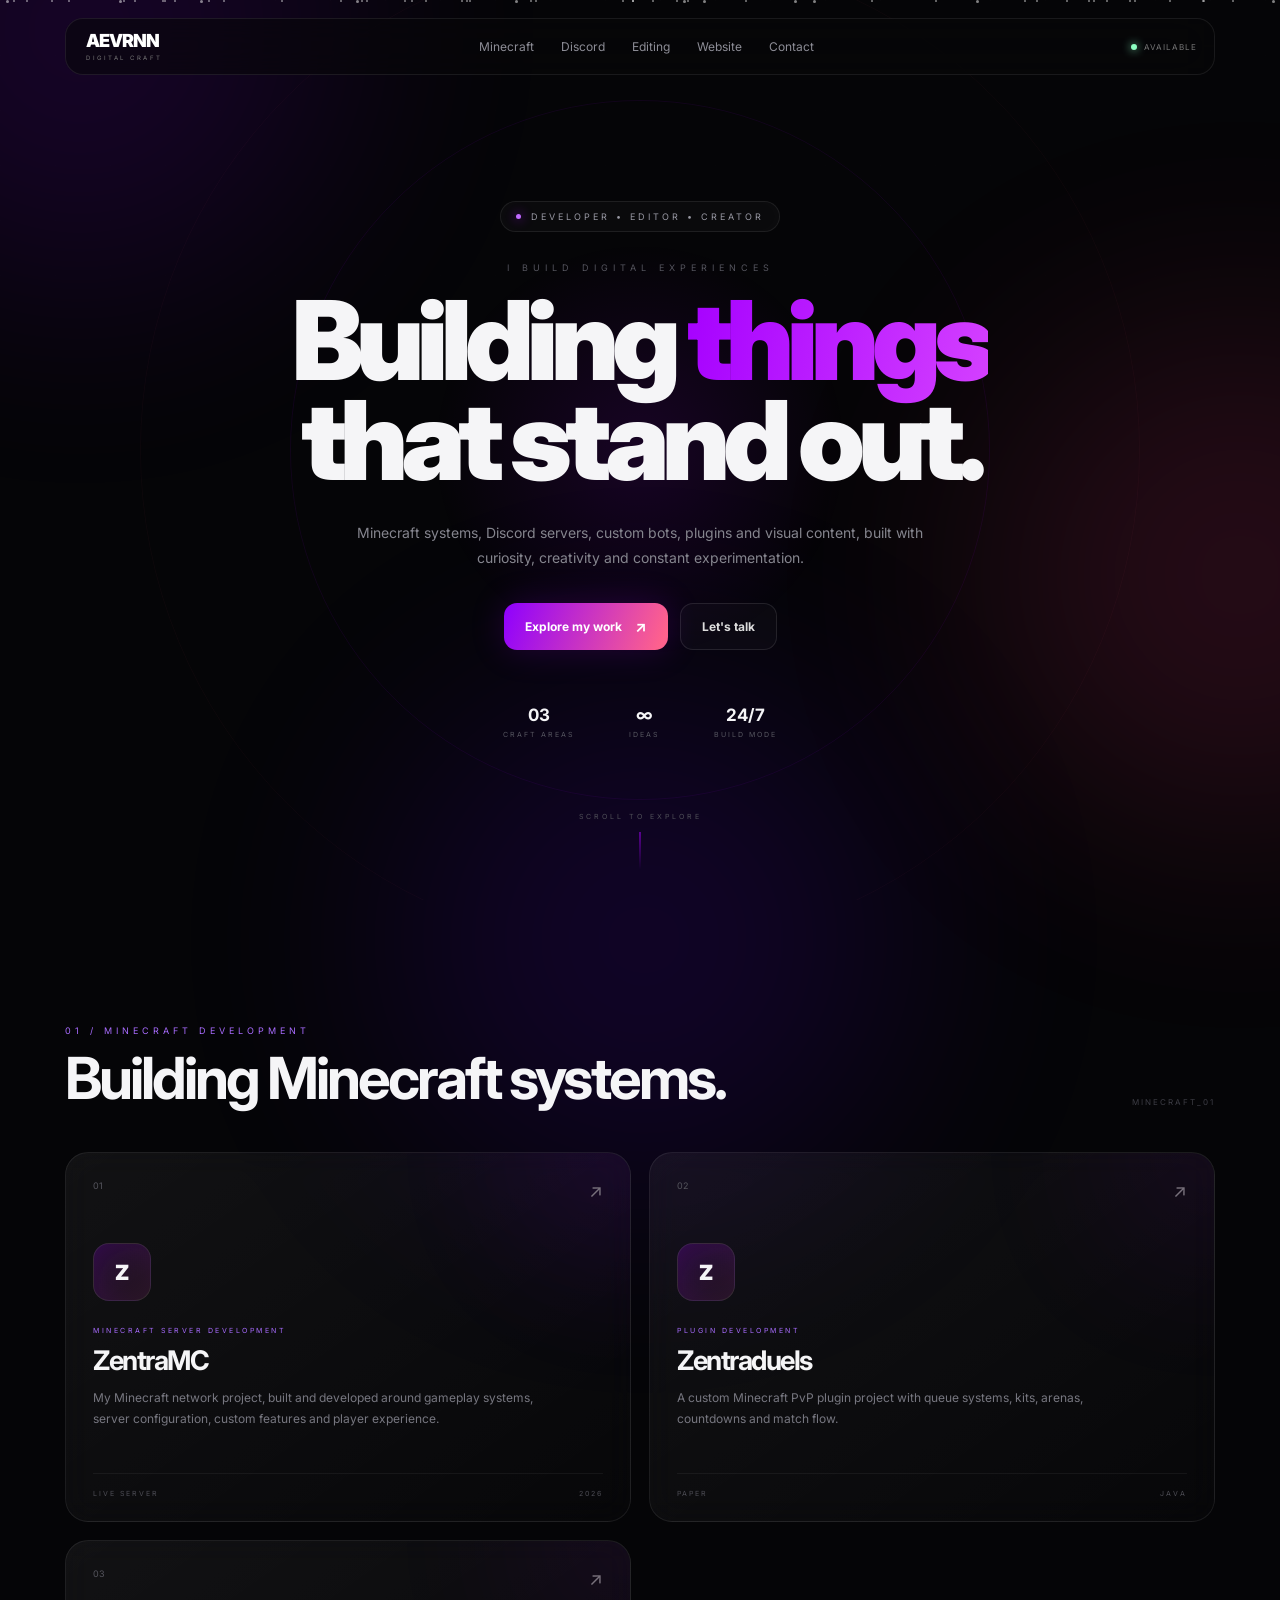
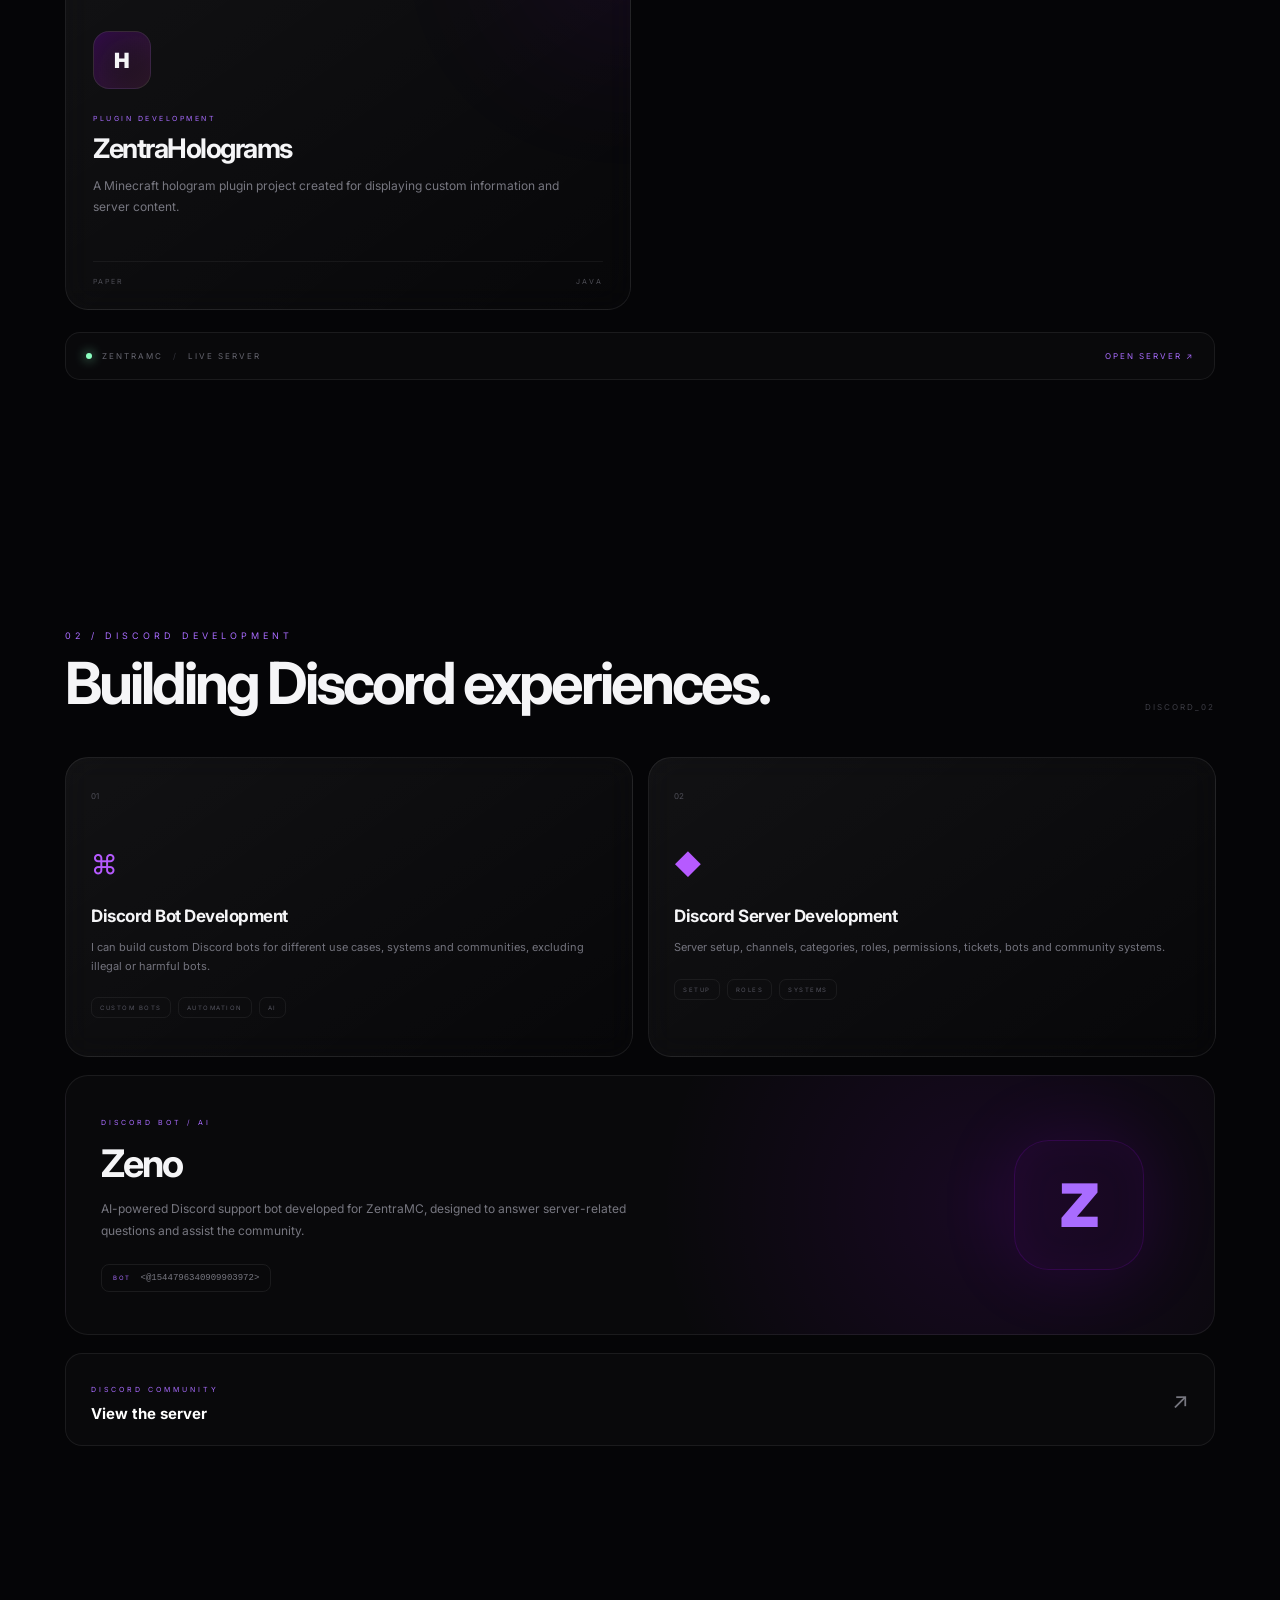
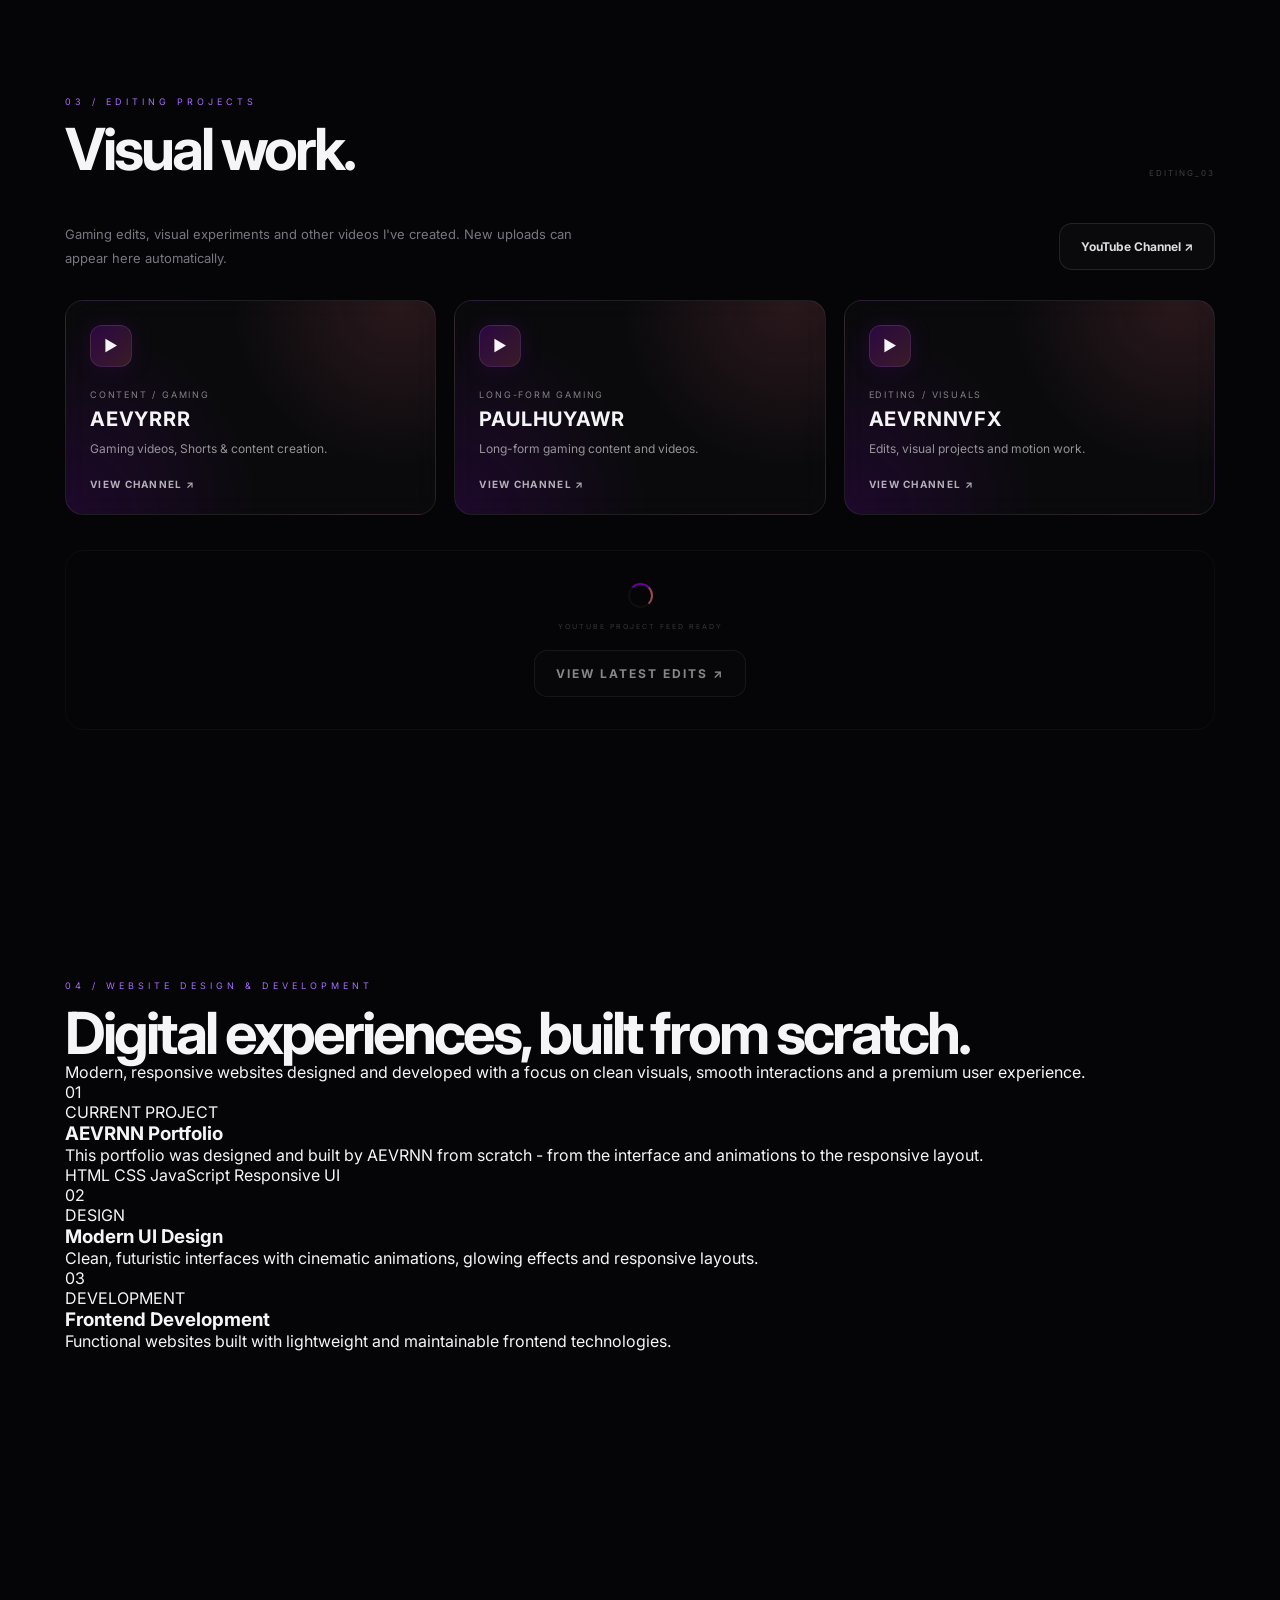
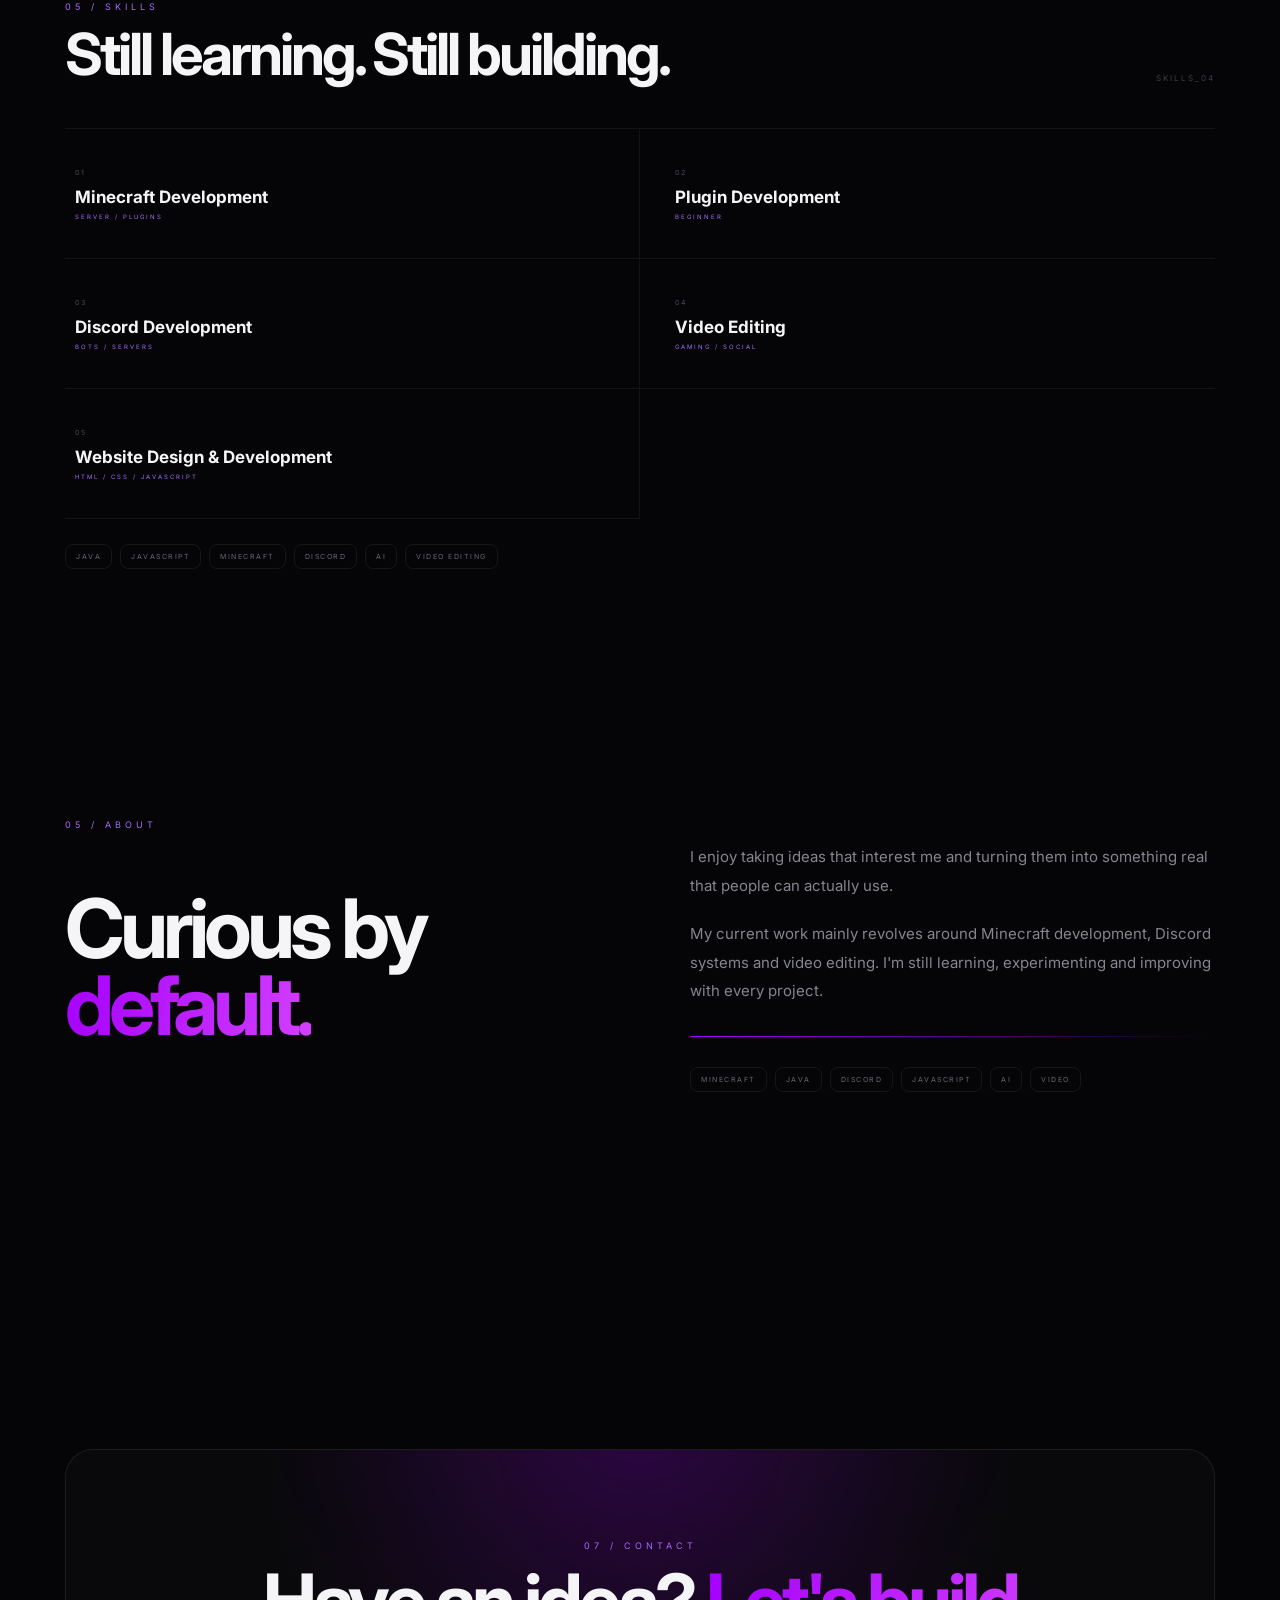
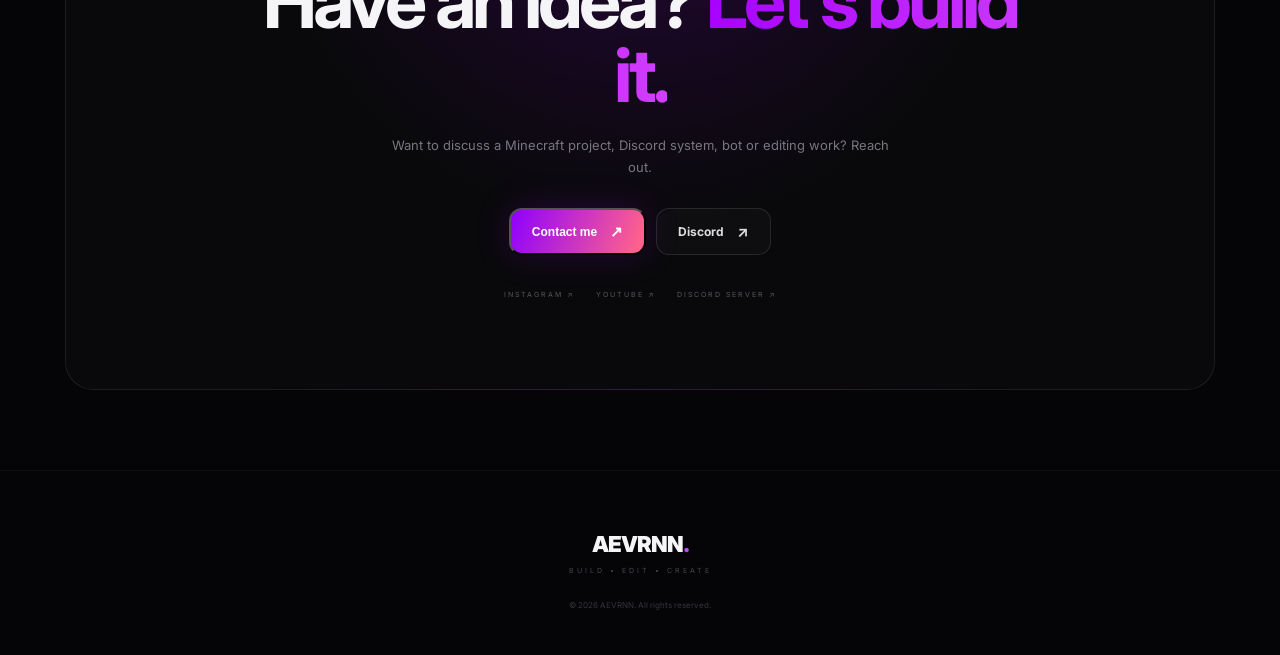
==== commit fa3d6559: "Update ZentraMC website link" ====
--- a/index.html
+++ b/index.html
@@ -155,7 +155,7 @@
 
           <div class="card-top">
             <span>01</span>
-            <a class="arrow project-link" href="https://zentramc.loca.lol" target="_blank" rel="noopener">↗</a>
+            <a class="arrow project-link" href="https://zentramc.odoo.com" target="_blank" rel="noopener">↗</a>
           </div>
 
           <div class="project-icon">Z</div>
@@ -234,7 +234,7 @@
         <span>ZENTRAMC</span>
         <span class="live-separator">/</span>
         <span>LIVE SERVER</span>
-        <a href="https://zentramc.loca.lol" target="_blank" rel="noopener">OPEN SERVER ↗</a>
+        <a href="https://zentramc.odoo.com" target="_blank" rel="noopener">OPEN SERVER ↗</a>
       </div>
 
     </section>
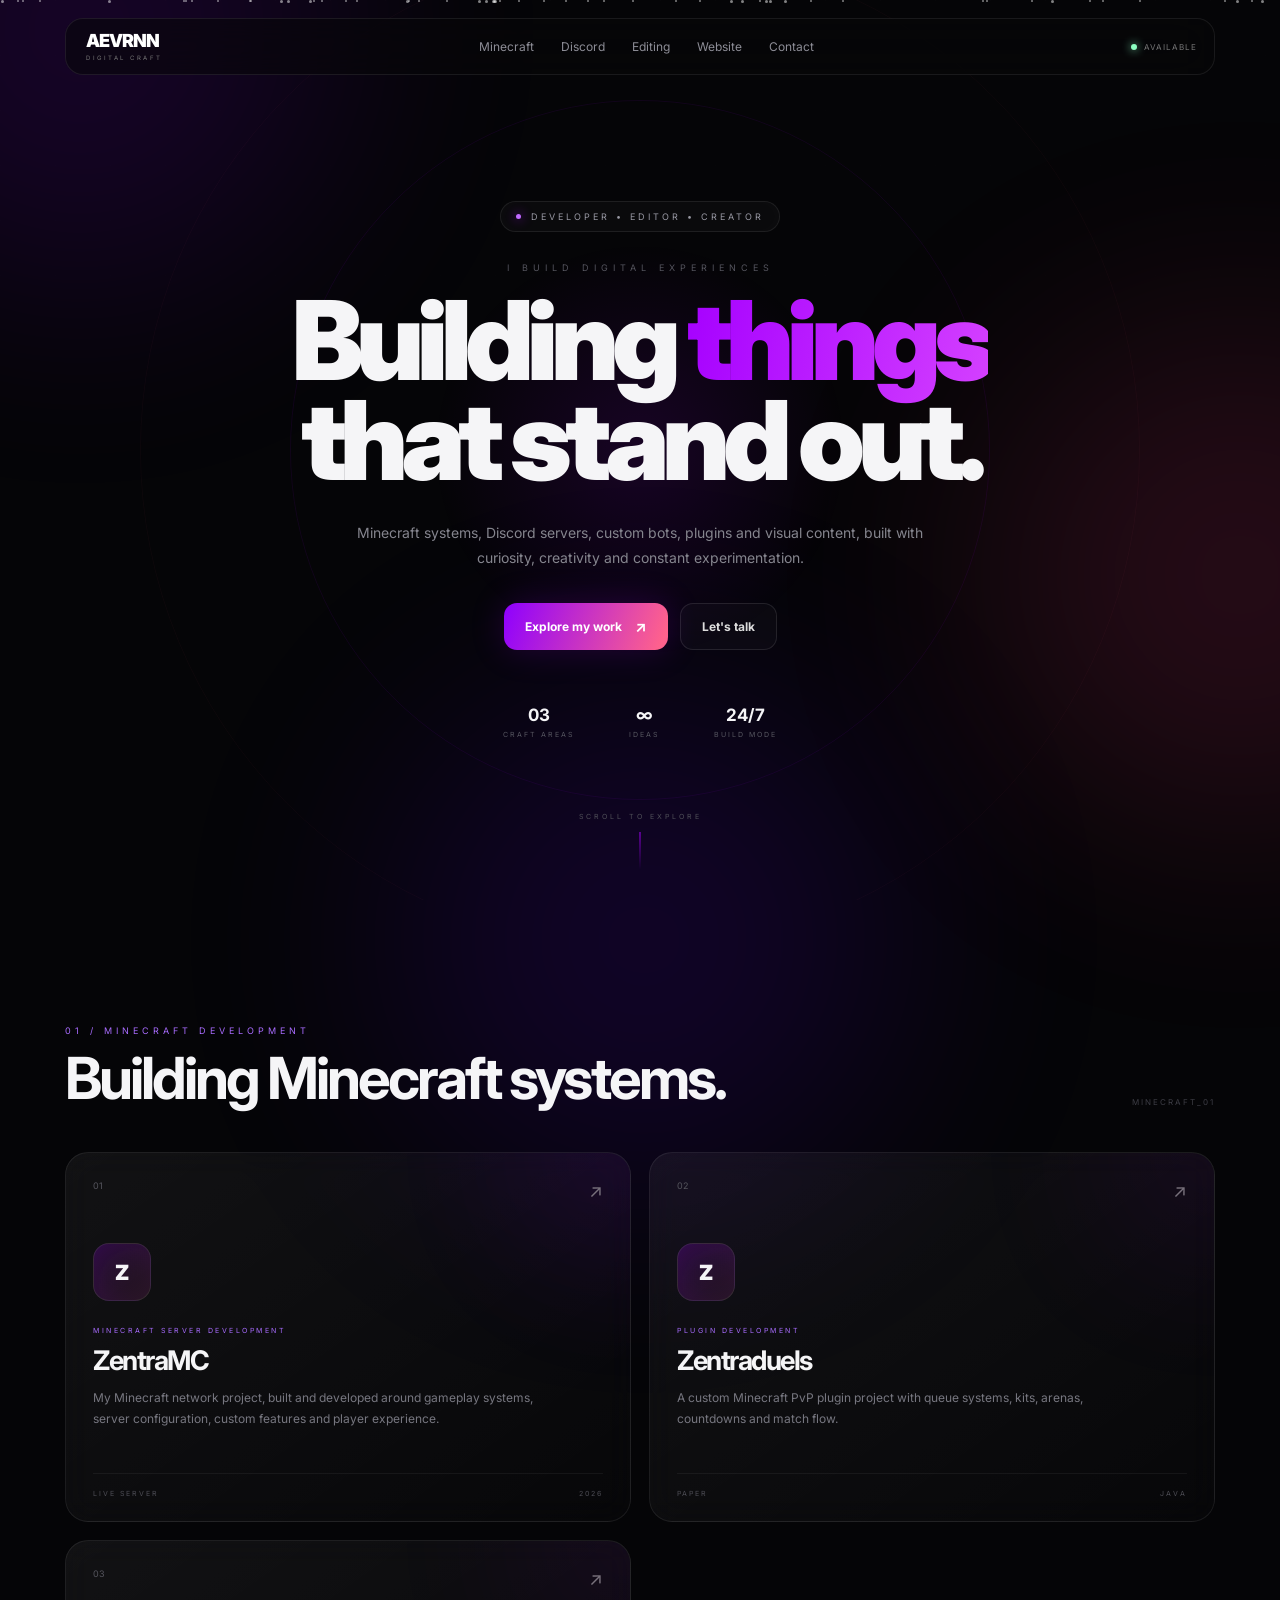
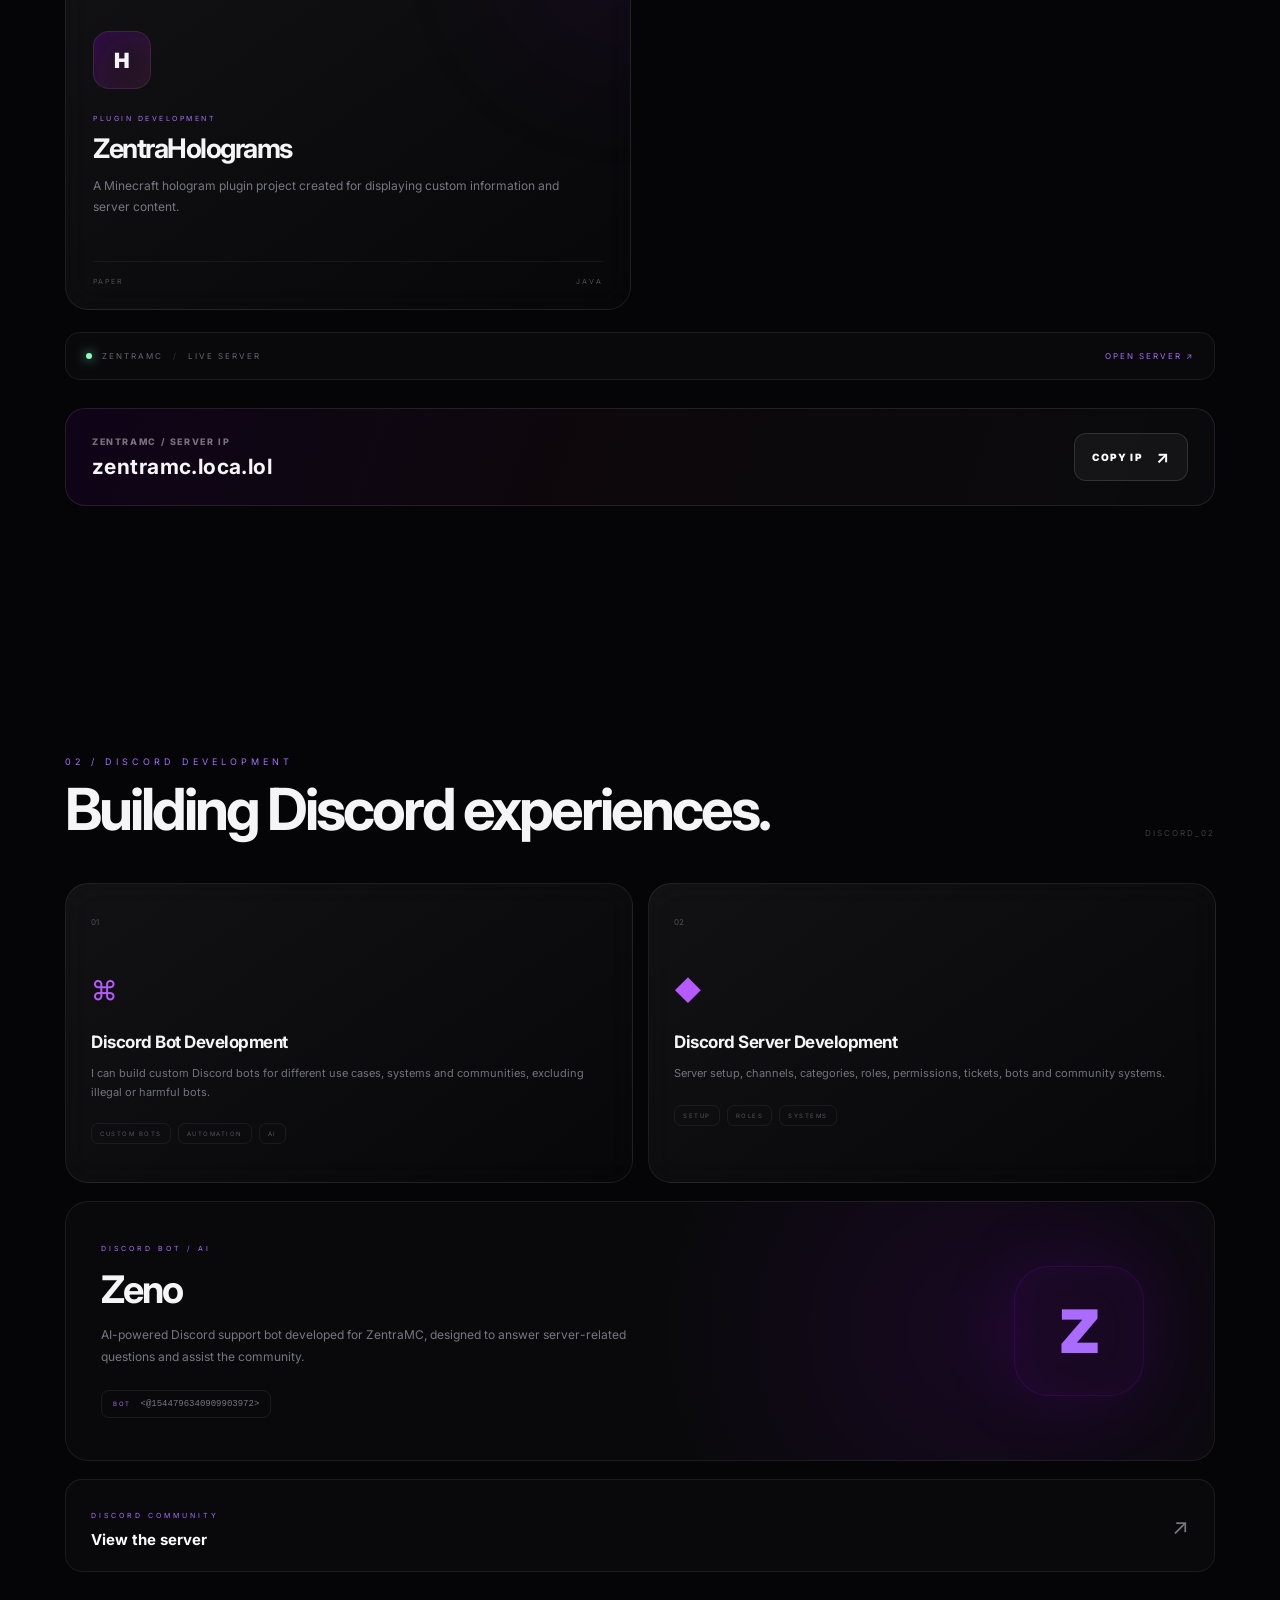
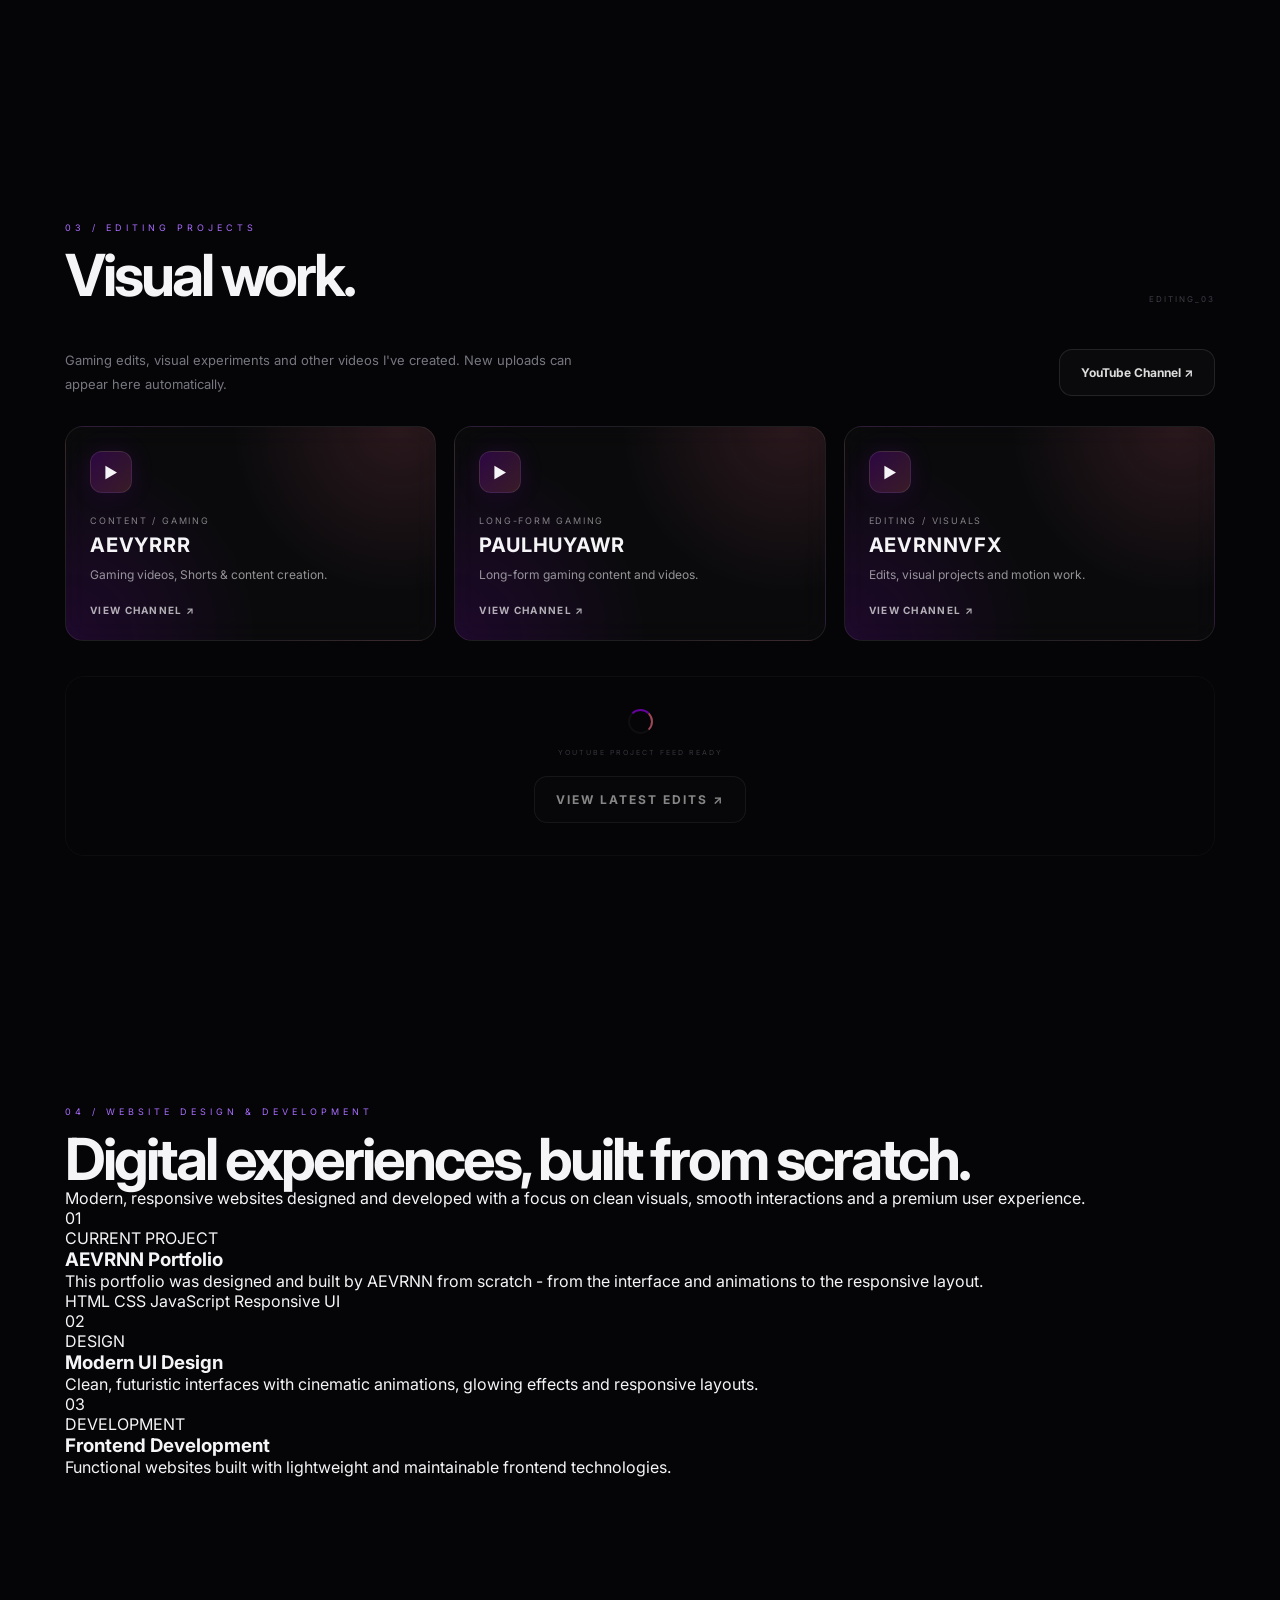
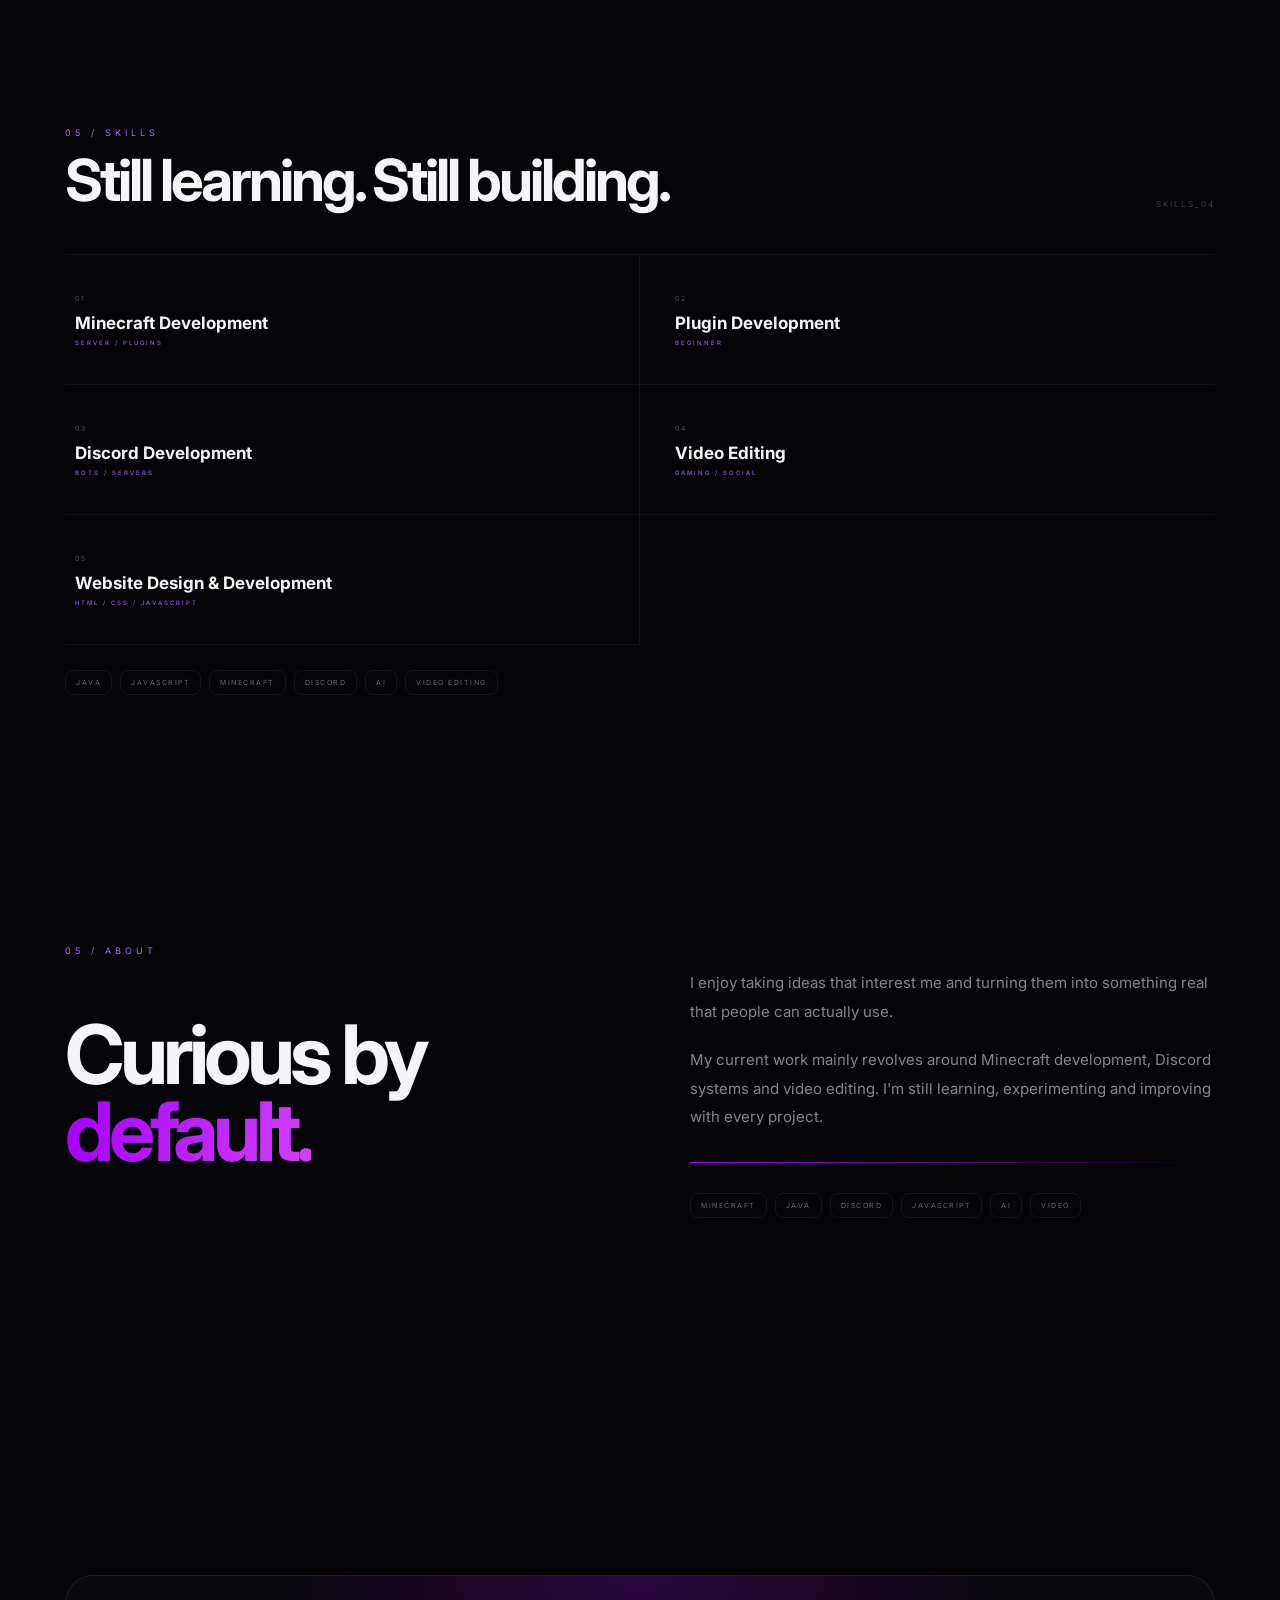
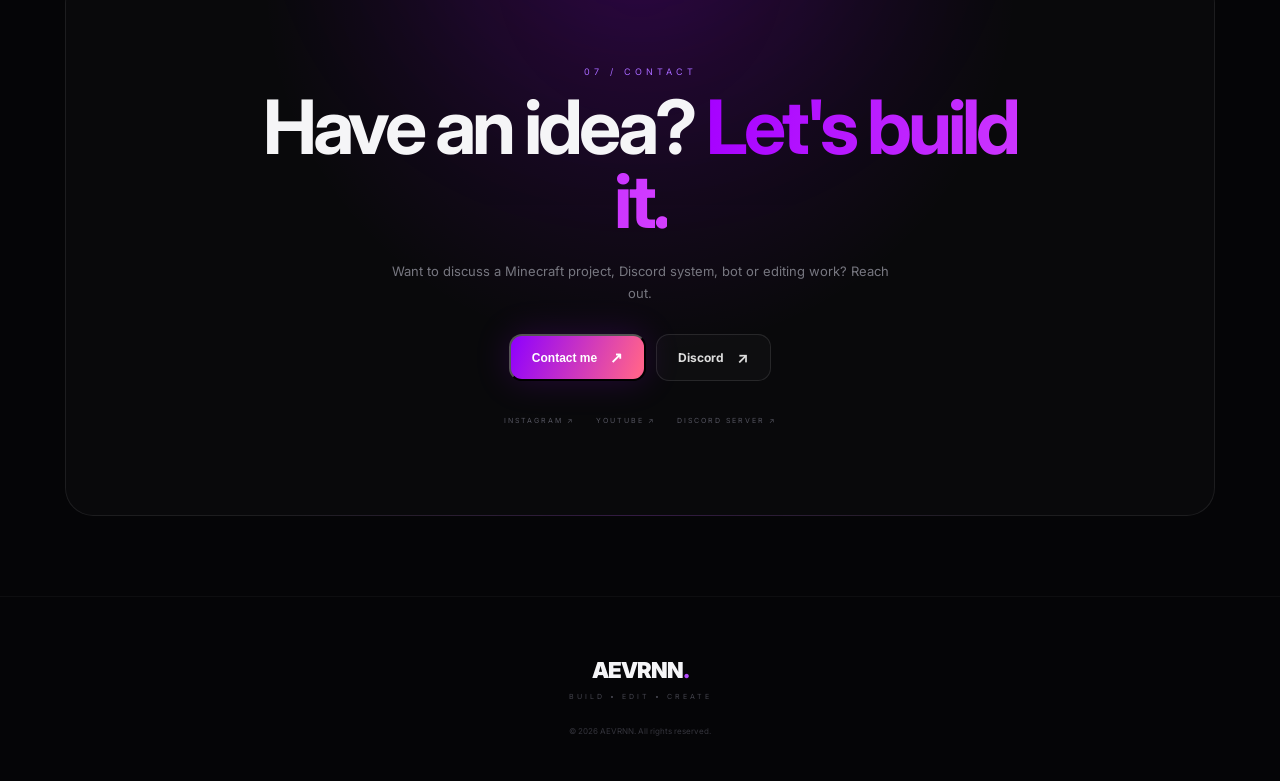
==== commit 2c626a40: "Add animated ZentraMC server IP copy card" ====
--- a/index.html
+++ b/index.html
@@ -235,6 +235,21 @@
         <span class="live-separator">/</span>
         <span>LIVE SERVER</span>
         <a href="https://zentramc.odoo.com" target="_blank" rel="noopener">OPEN SERVER ↗</a>
+      </div>
+
+      <!-- SERVER IP -->
+      <div class="server-ip-card reveal" id="serverIpCard">
+        <div class="server-ip-info">
+          <span class="server-ip-label">ZENTRAMC / SERVER IP</span>
+          <strong>zentramc.loca.lol</strong>
+        </div>
+
+        <button class="server-ip-copy" id="copyServerIp" type="button">
+          <span>COPY IP</span>
+          <b>↗</b>
+        </button>
+
+        <div class="server-ip-copied" id="serverIpCopied">COPIED ✓</div>
       </div>
 
     </section>
--- a/style.css
+++ b/style.css
@@ -2530,3 +2530,147 @@
   }
 }
 
+
+/* =====================================================
+   ZENTRAMC SERVER IP
+   ===================================================== */
+
+.server-ip-card {
+  position: relative;
+  display: flex;
+  align-items: center;
+  justify-content: space-between;
+  gap: 25px;
+  margin-top: 28px;
+  padding: 24px 26px;
+  overflow: hidden;
+  border: 1px solid rgba(255,255,255,.09);
+  border-radius: 20px;
+  background: linear-gradient(
+    110deg,
+    rgba(165,0,255,.07),
+    rgba(255,115,138,.035),
+    rgba(255,255,255,.025)
+  );
+  transition: transform .35s ease, border-color .35s ease, box-shadow .35s ease;
+}
+
+.server-ip-card::before {
+  content: "";
+  position: absolute;
+  inset: 0;
+  background: linear-gradient(
+    110deg,
+    transparent 20%,
+    rgba(255,255,255,.08) 50%,
+    transparent 80%
+  );
+  transform: translateX(-100%);
+  transition: transform .8s ease;
+  pointer-events: none;
+}
+
+.server-ip-card:hover {
+  transform: translateY(-3px);
+  border-color: rgba(165,0,255,.35);
+  box-shadow: 0 15px 50px rgba(165,0,255,.10);
+}
+
+.server-ip-card:hover::before {
+  transform: translateX(100%);
+}
+
+.server-ip-info {
+  display: flex;
+  flex-direction: column;
+  gap: 7px;
+  min-width: 0;
+}
+
+.server-ip-label {
+  font-size: 9px;
+  font-weight: 800;
+  letter-spacing: .18em;
+  opacity: .45;
+}
+
+.server-ip-info strong {
+  font-size: clamp(16px, 3vw, 21px);
+  letter-spacing: .02em;
+  word-break: break-all;
+}
+
+.server-ip-copy {
+  position: relative;
+  flex-shrink: 0;
+  display: flex;
+  align-items: center;
+  gap: 13px;
+  padding: 13px 17px;
+  border: 1px solid rgba(255,255,255,.12);
+  border-radius: 12px;
+  background: rgba(255,255,255,.045);
+  color: #fff;
+  font: inherit;
+  font-size: 10px;
+  font-weight: 900;
+  letter-spacing: .12em;
+  cursor: pointer;
+  transition: .3s ease;
+}
+
+.server-ip-copy b {
+  font-size: 17px;
+  transition: transform .3s ease;
+}
+
+.server-ip-copy:hover {
+  background: rgba(165,0,255,.14);
+  border-color: rgba(165,0,255,.45);
+  transform: translateY(-2px);
+}
+
+.server-ip-copy:hover b {
+  transform: translate(3px,-3px);
+}
+
+.server-ip-copy.copied {
+  border-color: rgba(80,255,180,.4);
+  background: rgba(80,255,180,.08);
+}
+
+.server-ip-copied {
+  position: absolute;
+  right: 26px;
+  bottom: 5px;
+  font-size: 8px;
+  font-weight: 800;
+  letter-spacing: .12em;
+  opacity: 0;
+  transform: translateY(5px);
+  transition: .3s ease;
+}
+
+.server-ip-card.show-copied .server-ip-copied {
+  opacity: .7;
+  transform: translateY(0);
+}
+
+@media (max-width: 600px) {
+  .server-ip-card {
+    align-items: flex-start;
+    flex-direction: column;
+    padding: 21px;
+  }
+
+  .server-ip-copy {
+    width: 100%;
+    justify-content: space-between;
+  }
+
+  .server-ip-copied {
+    right: 21px;
+    bottom: 7px;
+  }
+}
+
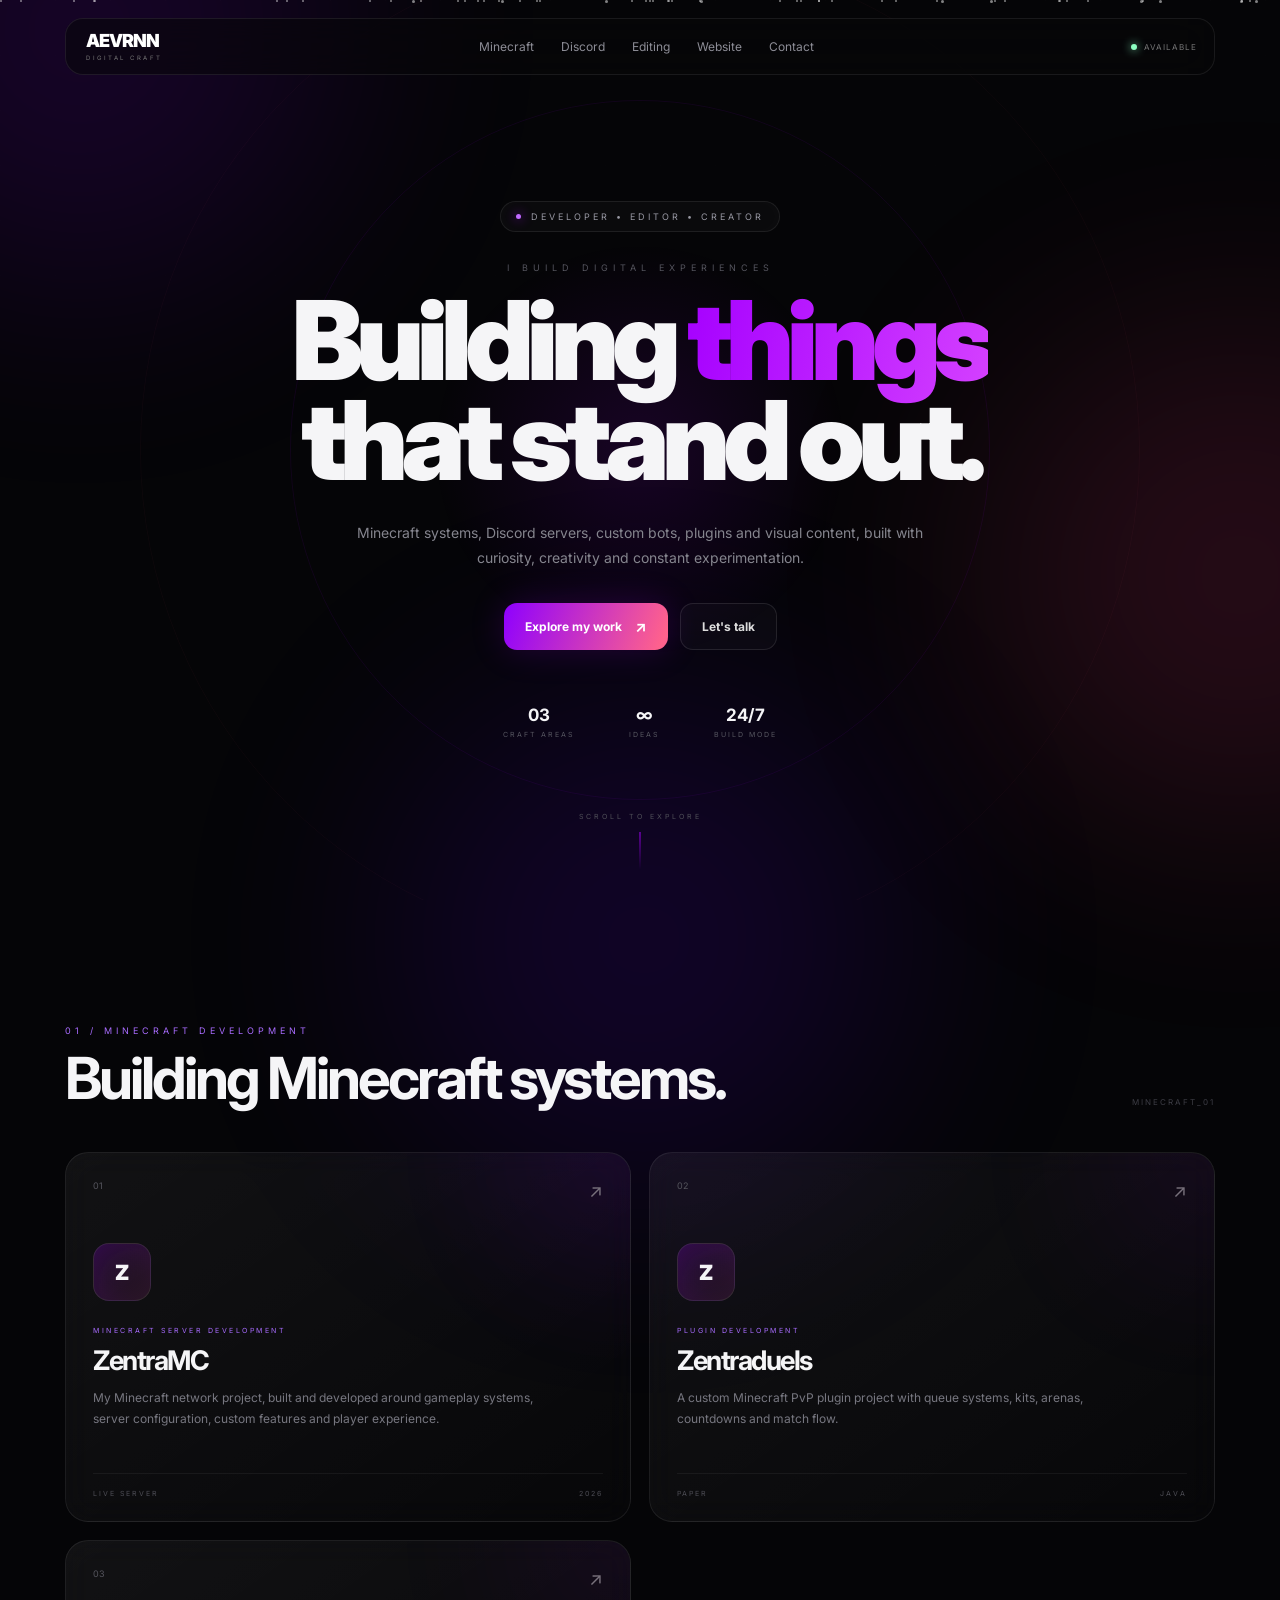
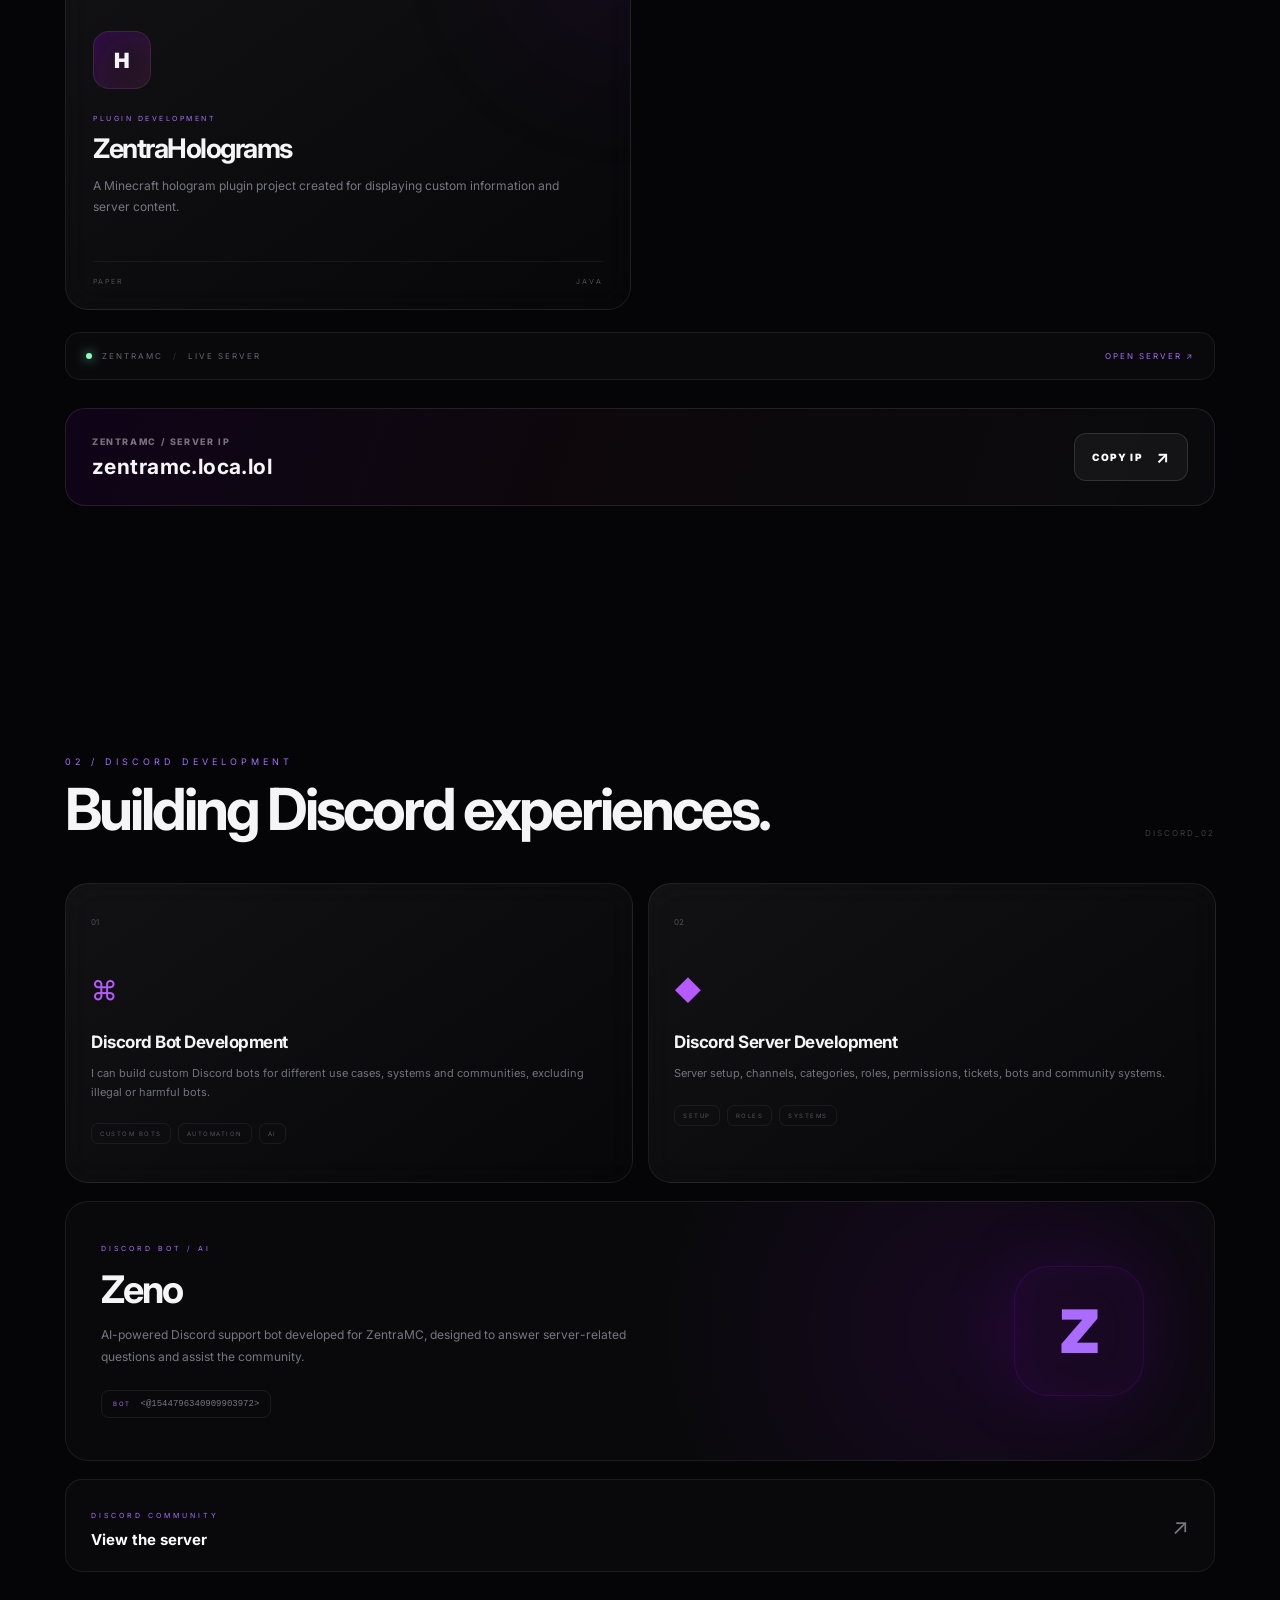
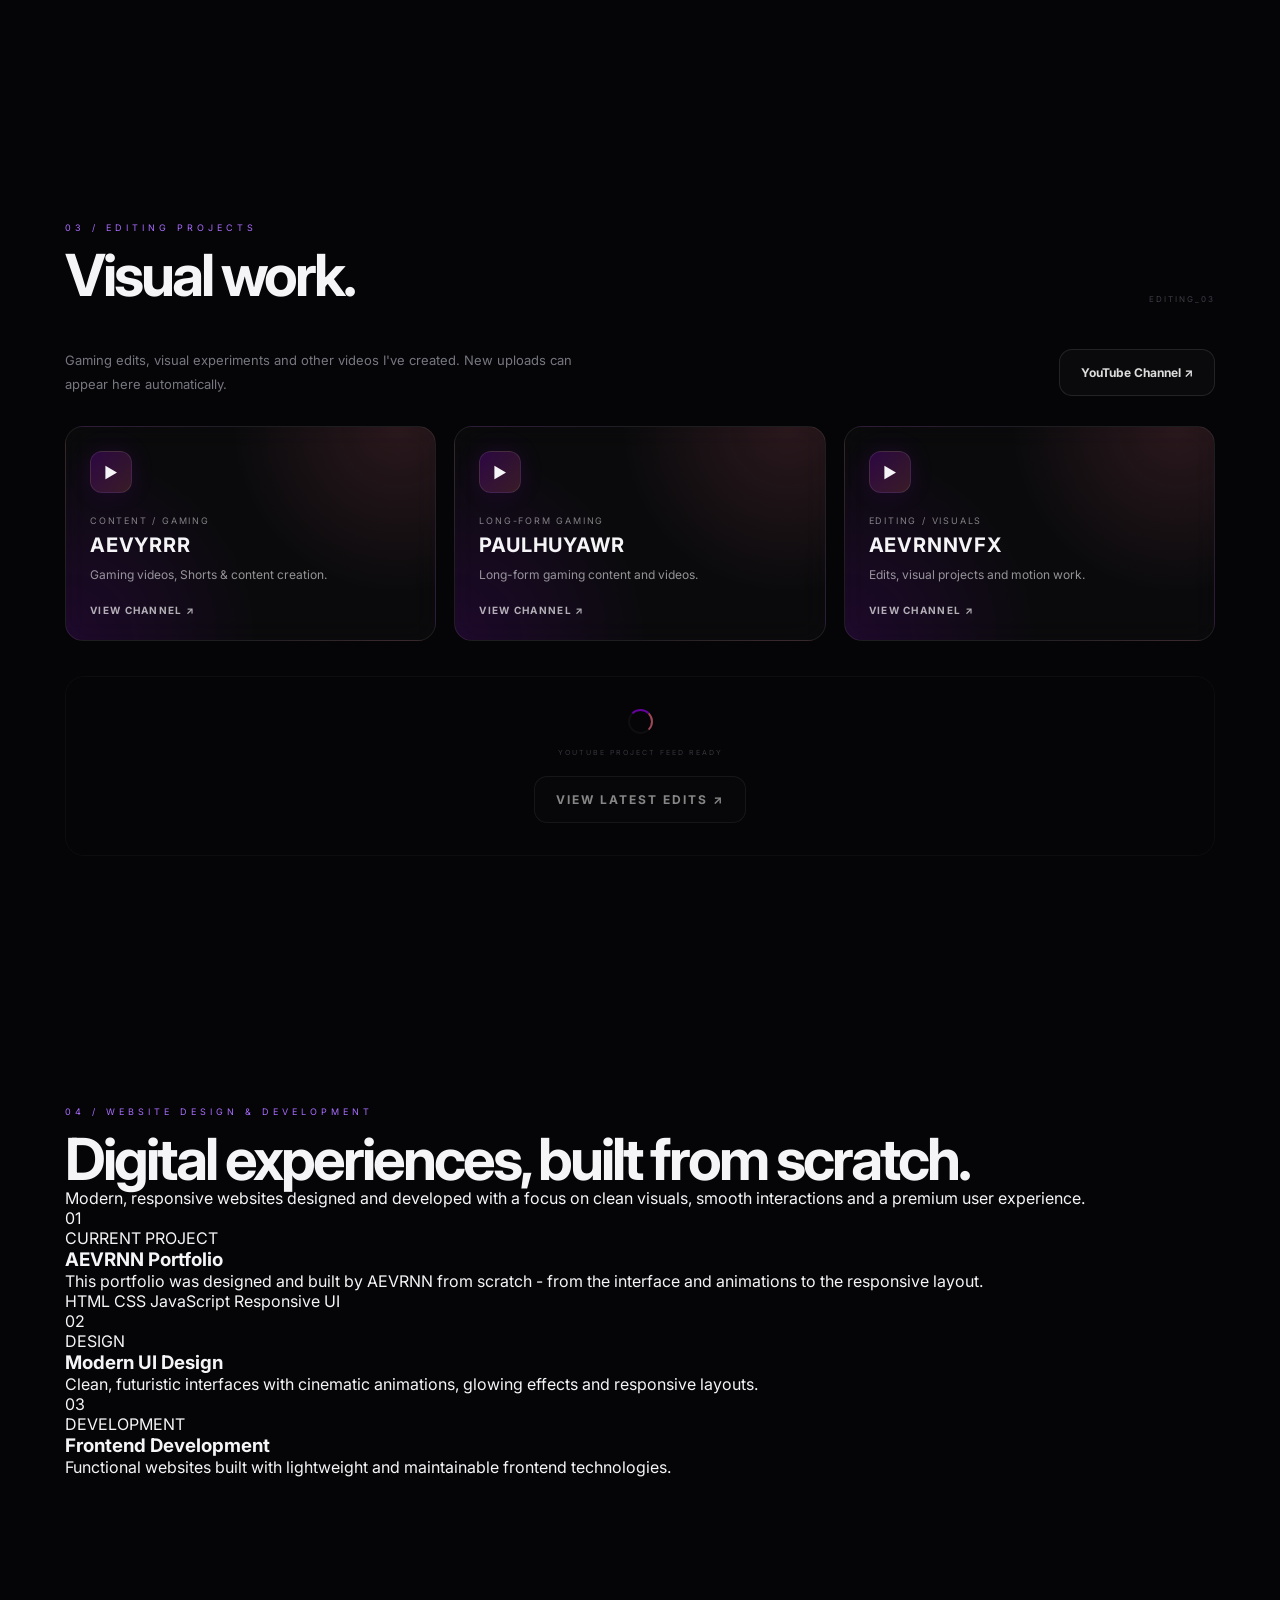
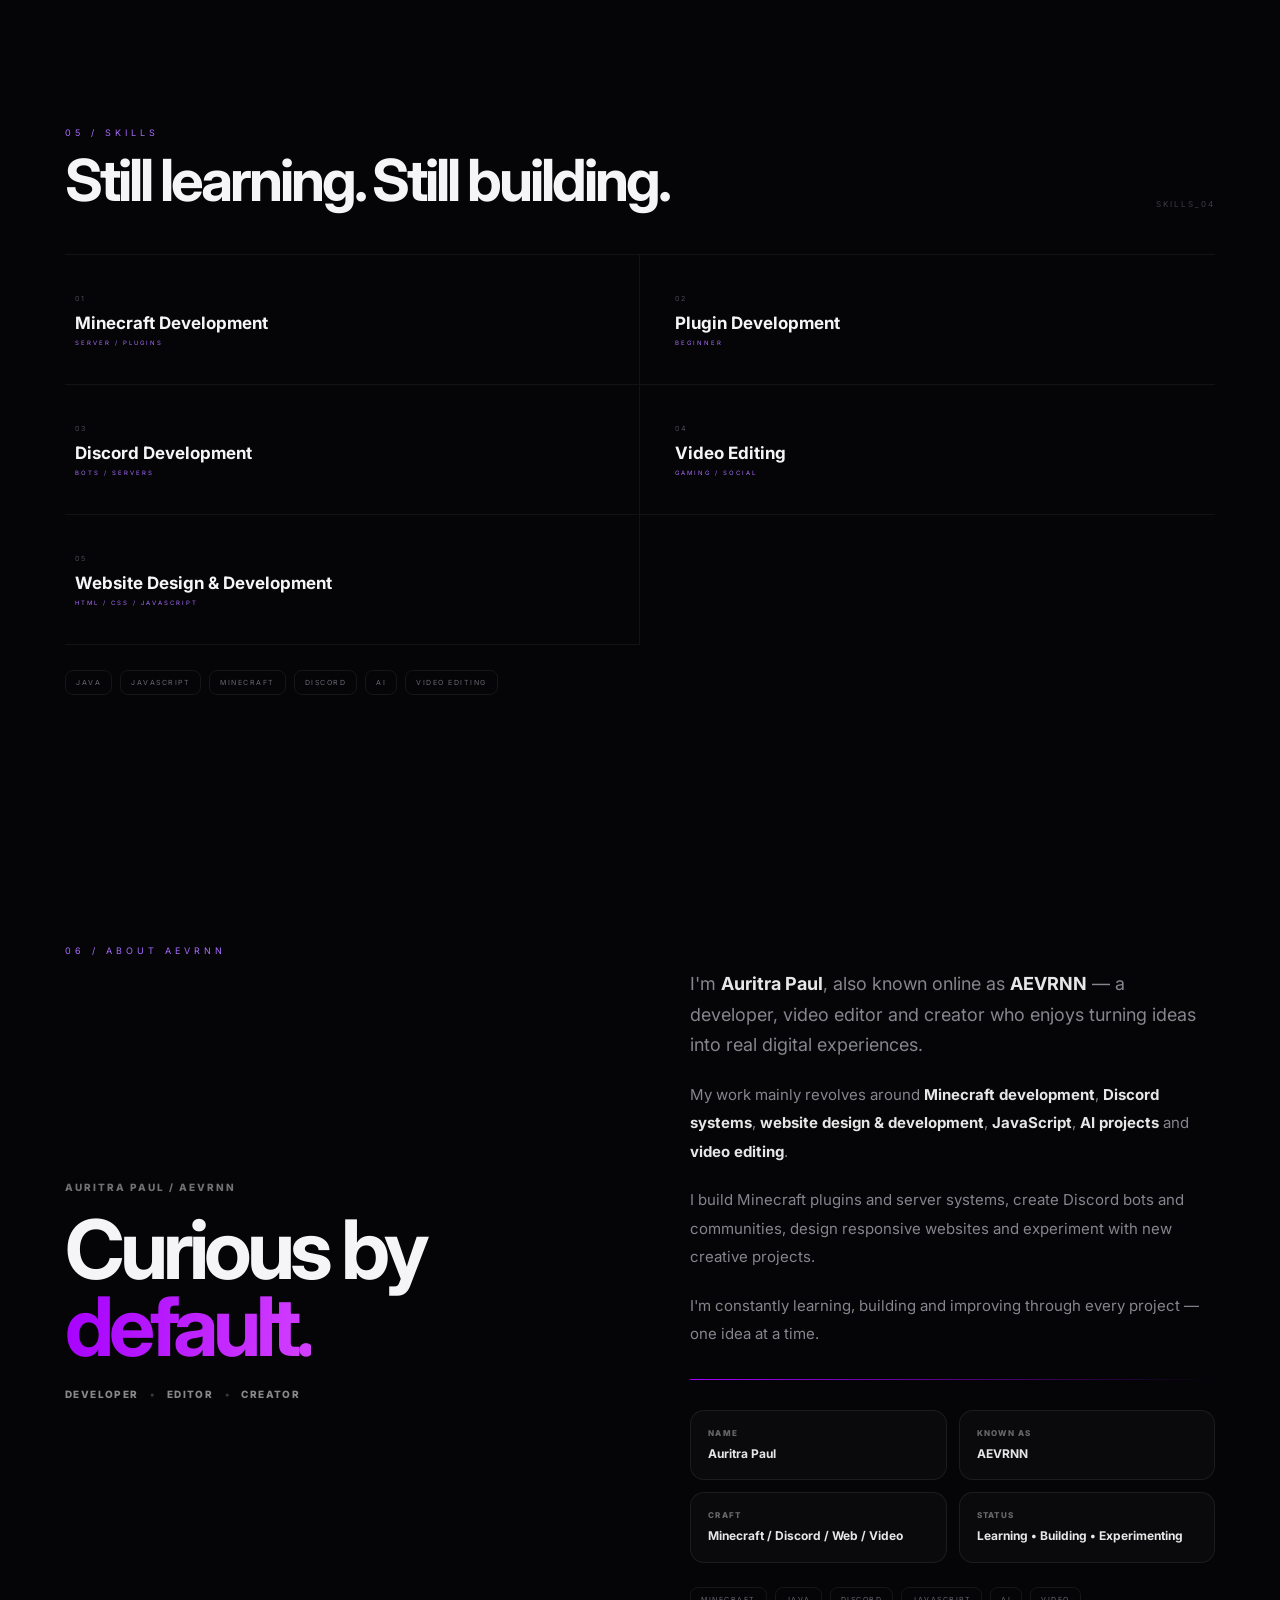
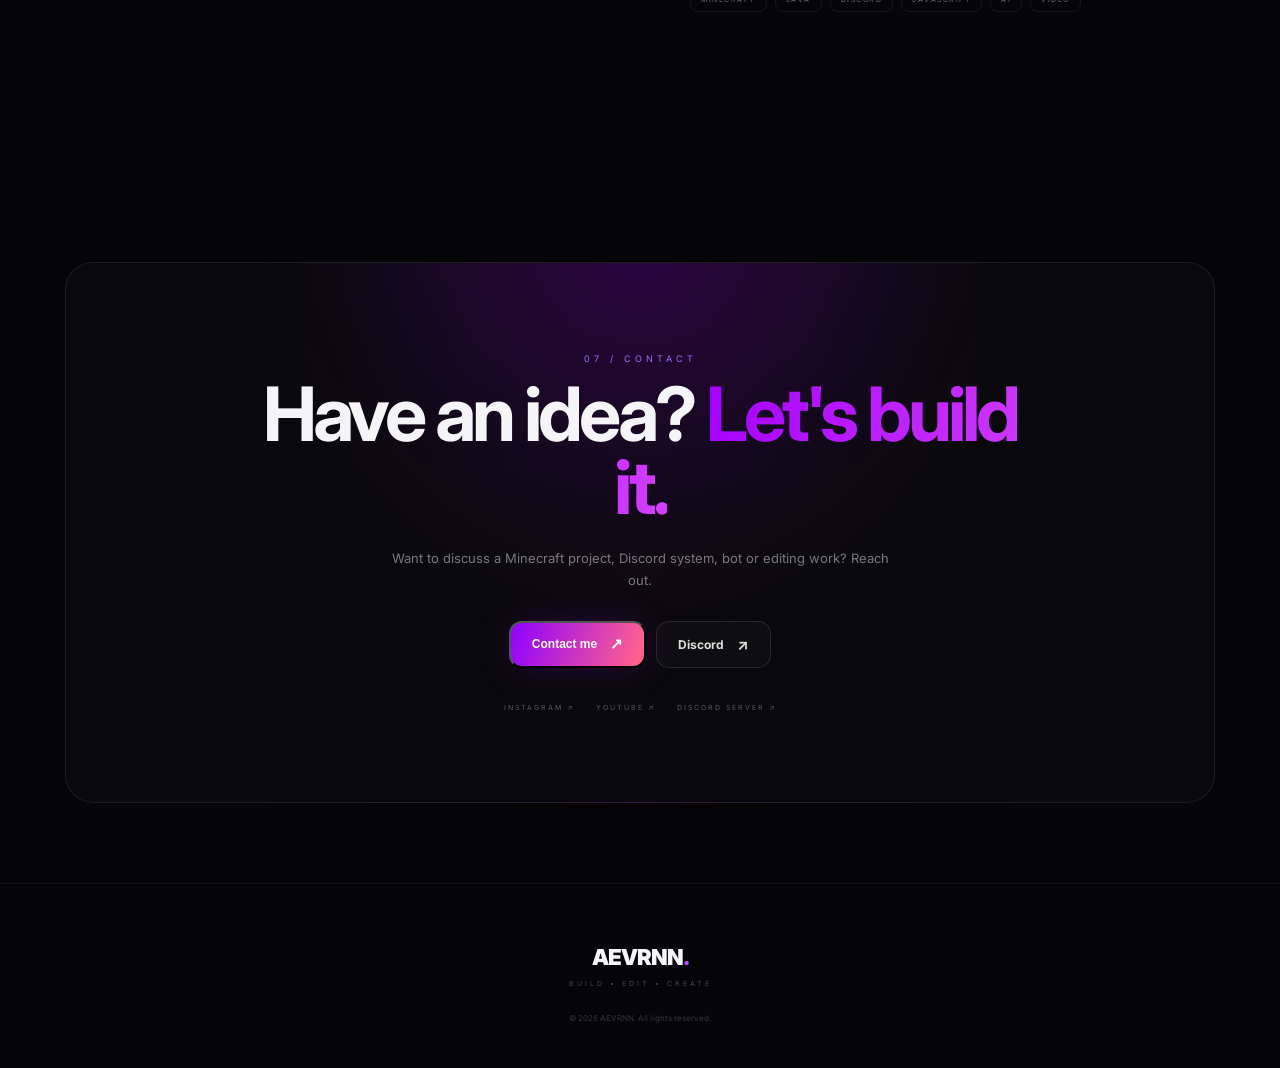
==== commit 66d820ca: "Redesign AEVRNN about section" ====
--- a/index.html
+++ b/index.html
@@ -541,31 +541,74 @@
     <!-- ABOUT -->
     <section id="about" class="section about-section">
 
-      <div class="section-label reveal">05 / ABOUT</div>
+      <div class="section-label reveal">06 / ABOUT AEVRNN</div>
 
       <div class="about-grid">
 
         <div class="about-title reveal">
+          <div class="about-eyebrow">AURITRA PAUL / AEVRNN</div>
+
           <h2>
             Curious by
             <span class="gradient-text">default.</span>
           </h2>
+
+          <div class="about-role">
+            DEVELOPER <span>•</span> EDITOR <span>•</span> CREATOR
+          </div>
         </div>
 
         <div class="about-text reveal">
 
+          <p class="about-intro">
+            I'm <strong>Auritra Paul</strong>, also known online as
+            <strong>AEVRNN</strong> — a developer, video editor and creator
+            who enjoys turning ideas into real digital experiences.
+          </p>
+
           <p>
-            I enjoy taking ideas that interest me and turning them into
-            something real that people can actually use.
+            My work mainly revolves around <strong>Minecraft development</strong>,
+            <strong>Discord systems</strong>, <strong>website design & development</strong>,
+            <strong>JavaScript</strong>, <strong>AI projects</strong> and
+            <strong>video editing</strong>.
           </p>
 
           <p>
-            My current work mainly revolves around Minecraft development,
-            Discord systems and video editing. I'm still learning, experimenting
-            and improving with every project.
+            I build Minecraft plugins and server systems, create Discord bots
+            and communities, design responsive websites and experiment with
+            new creative projects.
           </p>
 
+          <p>
+            I'm constantly learning, building and improving through every
+            project — one idea at a time.
+          </p>
+
           <div class="about-line"></div>
+
+          <div class="about-facts">
+
+            <div class="about-fact">
+              <span>NAME</span>
+              <strong>Auritra Paul</strong>
+            </div>
+
+            <div class="about-fact">
+              <span>KNOWN AS</span>
+              <strong>AEVRNN</strong>
+            </div>
+
+            <div class="about-fact">
+              <span>CRAFT</span>
+              <strong>Minecraft / Discord / Web / Video</strong>
+            </div>
+
+            <div class="about-fact">
+              <span>STATUS</span>
+              <strong>Learning • Building • Experimenting</strong>
+            </div>
+
+          </div>
 
           <div class="about-stack">
             <span>MINECRAFT</span>
--- a/style.css
+++ b/style.css
@@ -2674,3 +2674,84 @@
   }
 }
 
+
+/* =====================================================
+   AEVRNN ABOUT SECTION
+   ===================================================== */
+
+.about-eyebrow {
+  margin-bottom: 18px;
+  font-size: 10px;
+  font-weight: 800;
+  letter-spacing: .2em;
+  opacity: .45;
+}
+
+.about-role {
+  margin-top: 22px;
+  font-size: 10px;
+  font-weight: 800;
+  letter-spacing: .14em;
+  opacity: .55;
+}
+
+.about-role span {
+  margin: 0 8px;
+  opacity: .4;
+}
+
+.about-intro {
+  font-size: 18px !important;
+  line-height: 1.7 !important;
+}
+
+.about-text strong {
+  color: rgba(255,255,255,.9);
+}
+
+.about-facts {
+  display: grid;
+  grid-template-columns: repeat(2, 1fr);
+  gap: 12px;
+  margin: 24px 0;
+}
+
+.about-fact {
+  padding: 17px;
+  border: 1px solid rgba(255,255,255,.07);
+  border-radius: 14px;
+  background: rgba(255,255,255,.025);
+  transition: .3s ease;
+}
+
+.about-fact:hover {
+  transform: translateY(-3px);
+  border-color: rgba(165,0,255,.3);
+  background: rgba(165,0,255,.04);
+}
+
+.about-fact span {
+  display: block;
+  margin-bottom: 7px;
+  font-size: 8px;
+  font-weight: 800;
+  letter-spacing: .16em;
+  opacity: .4;
+}
+
+.about-fact strong {
+  display: block;
+  font-size: 12px;
+  line-height: 1.45;
+}
+
+@media (max-width: 600px) {
+  .about-facts {
+    grid-template-columns: 1fr;
+  }
+
+  .about-role {
+    line-height: 2;
+  }
+}
+
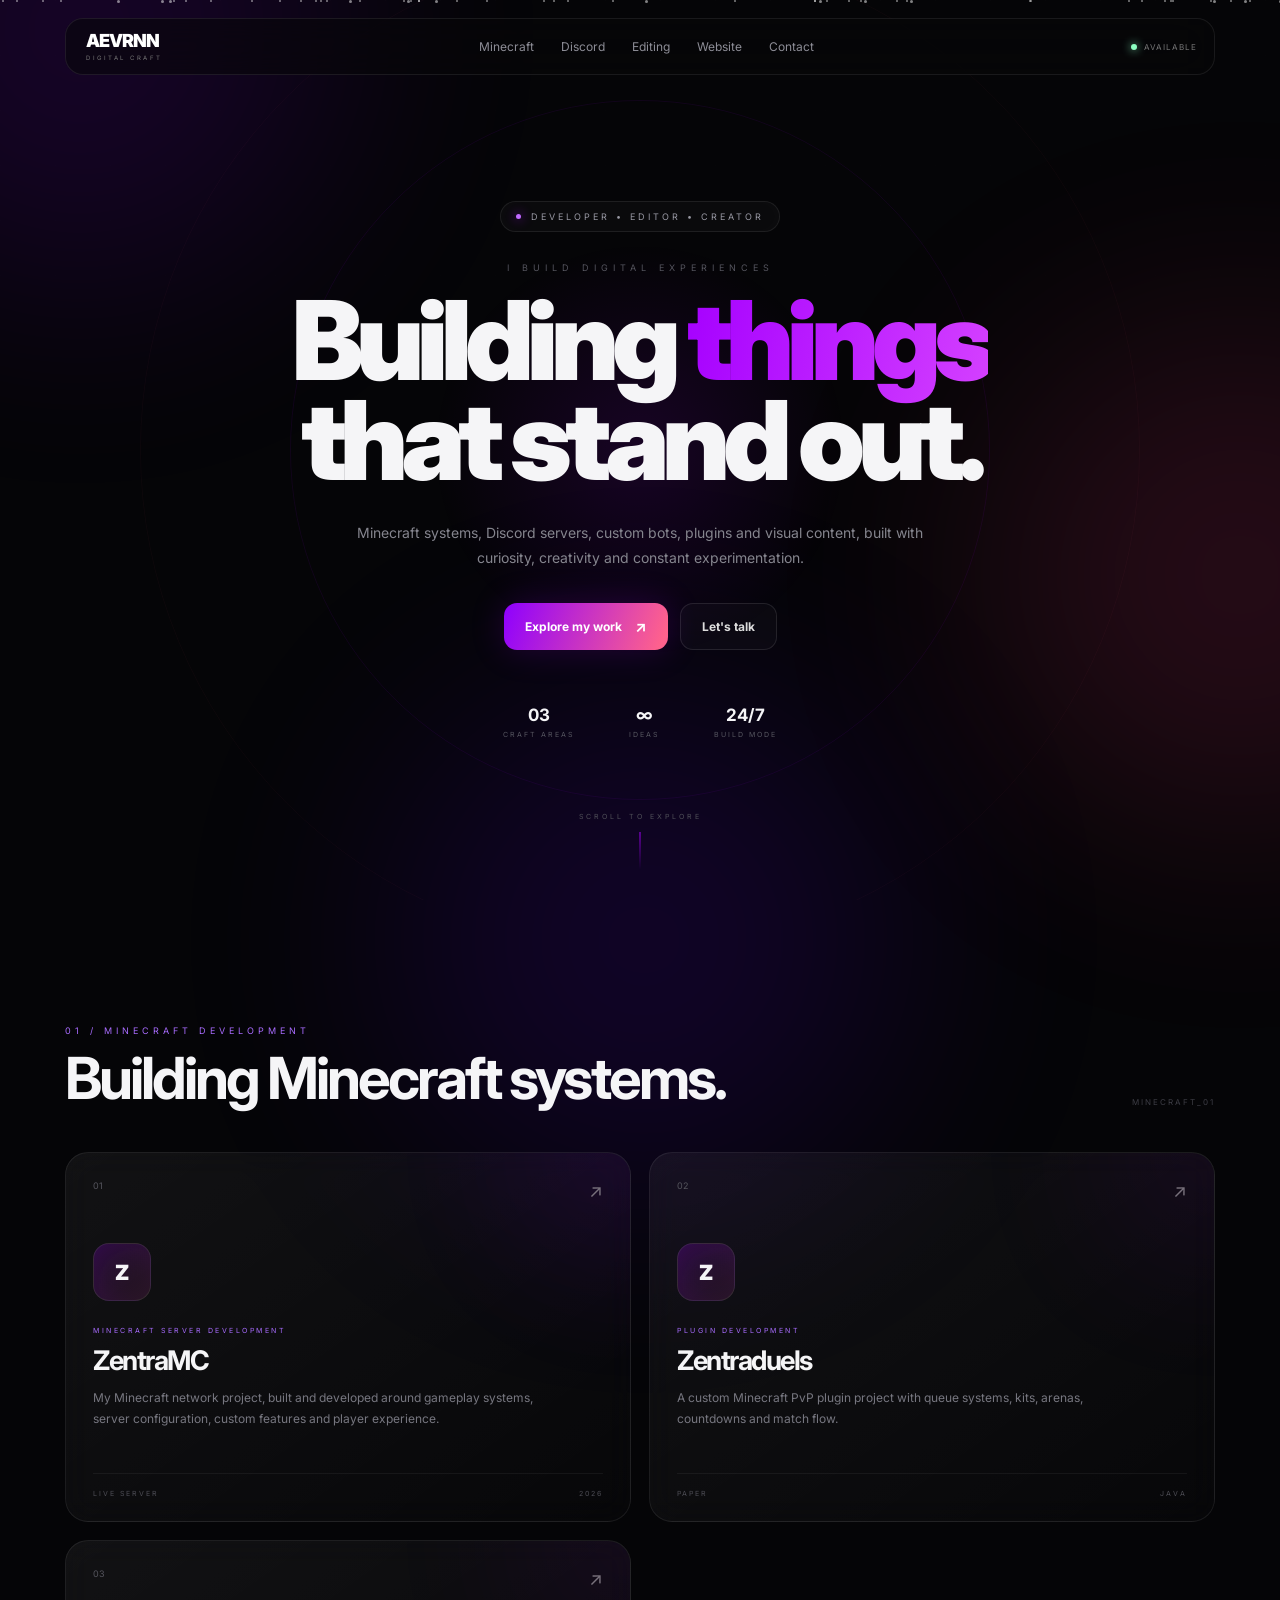
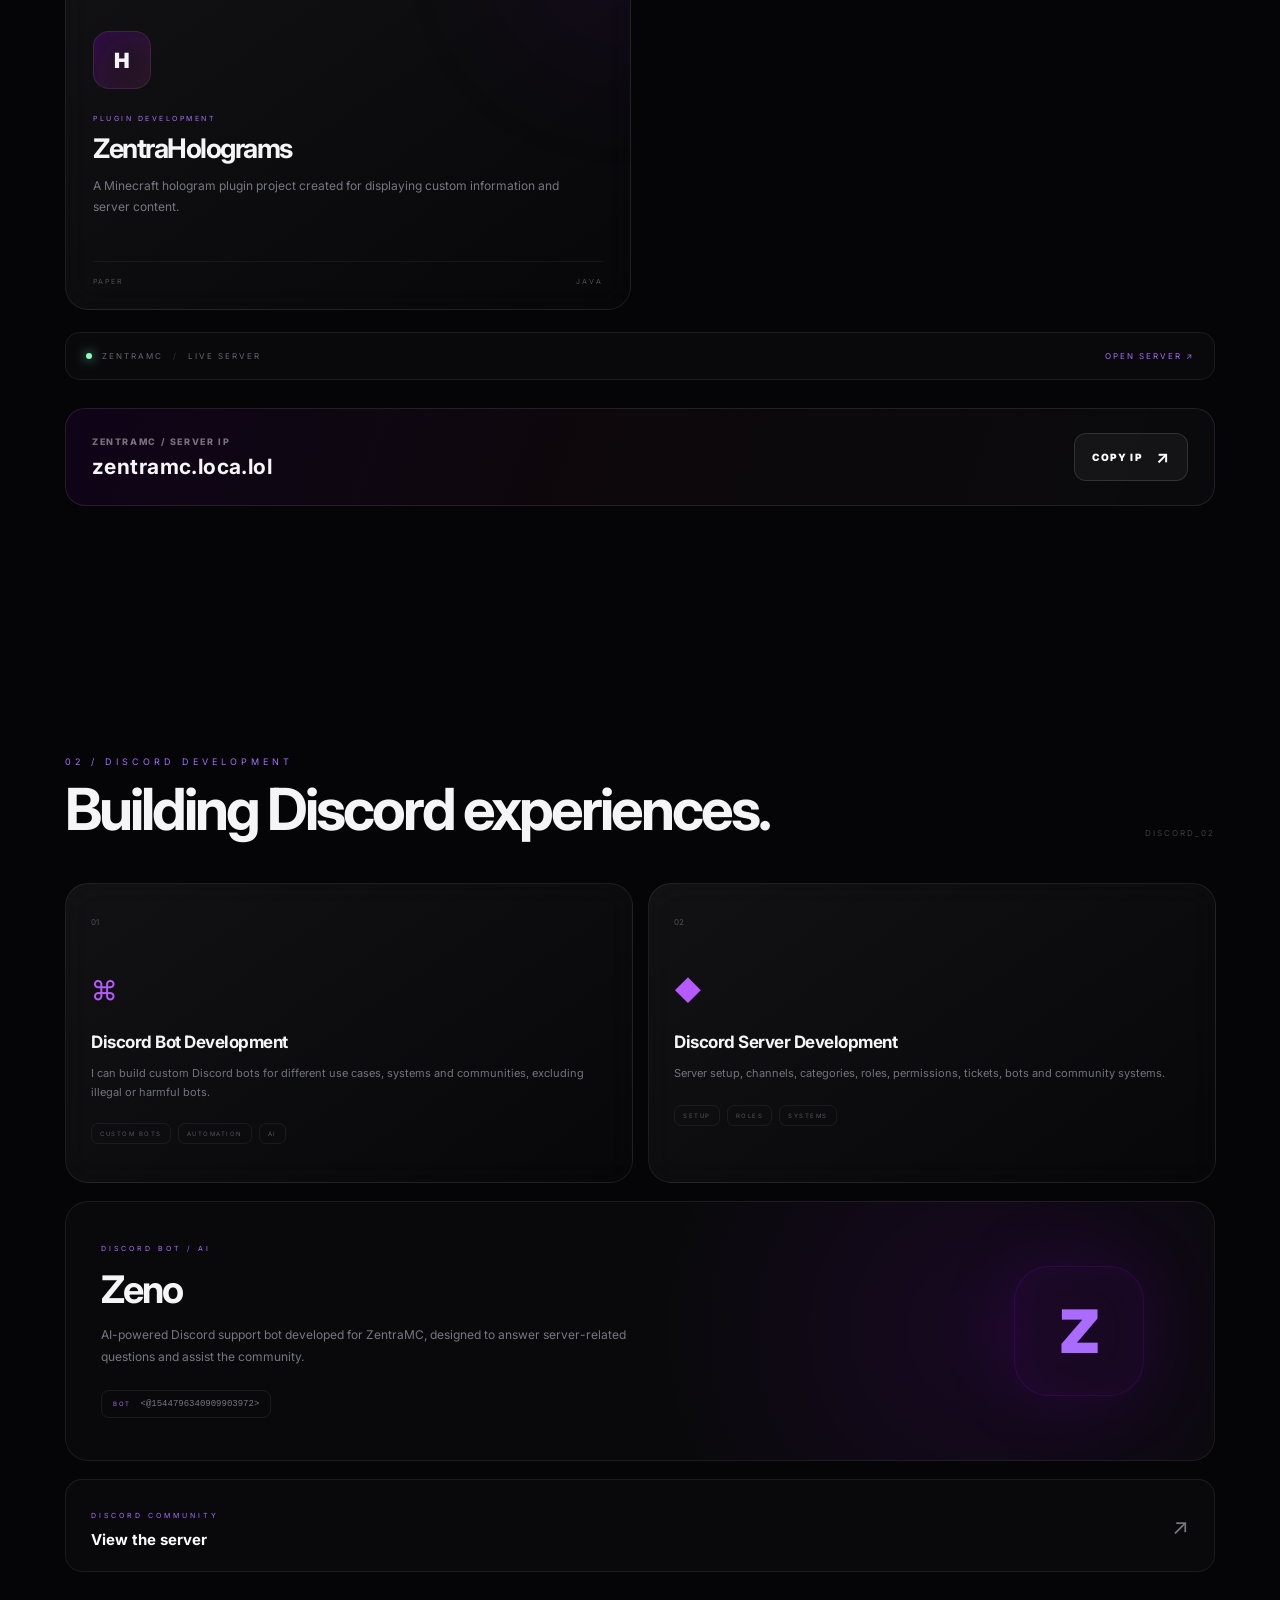
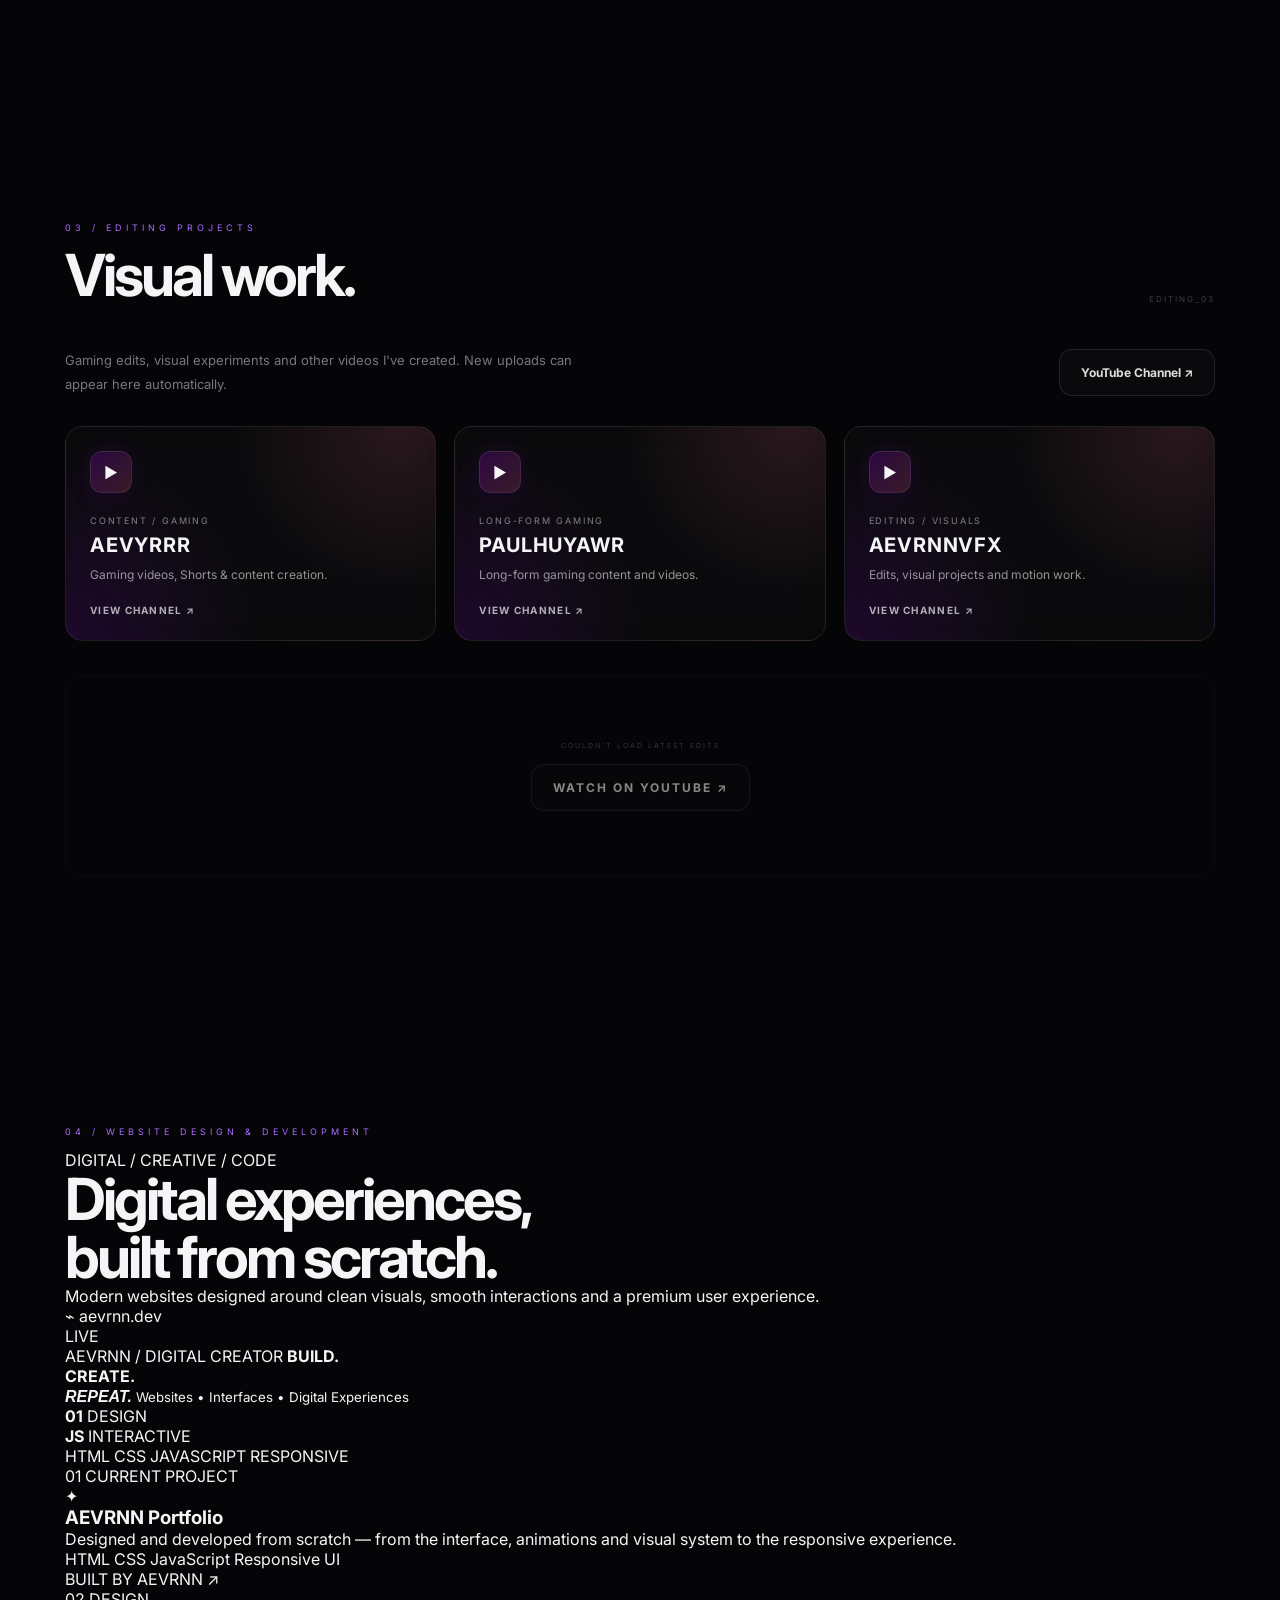
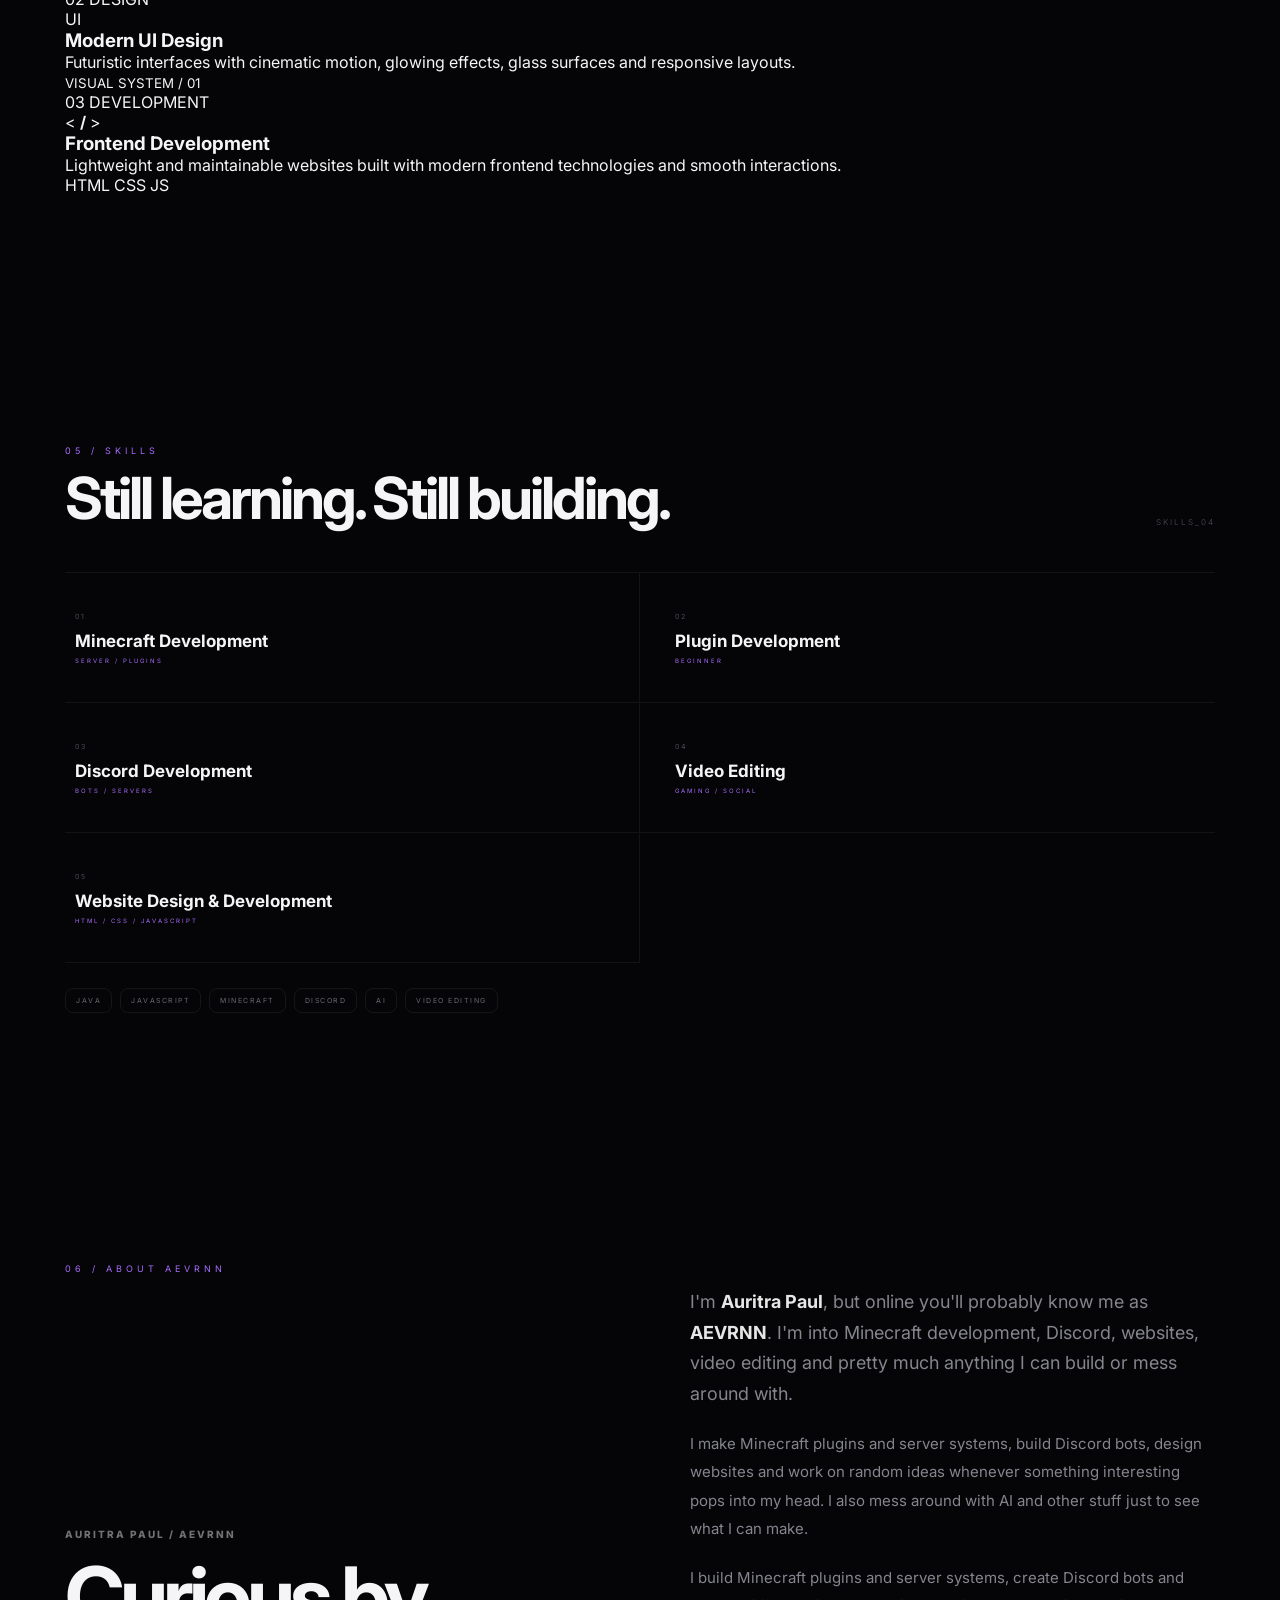
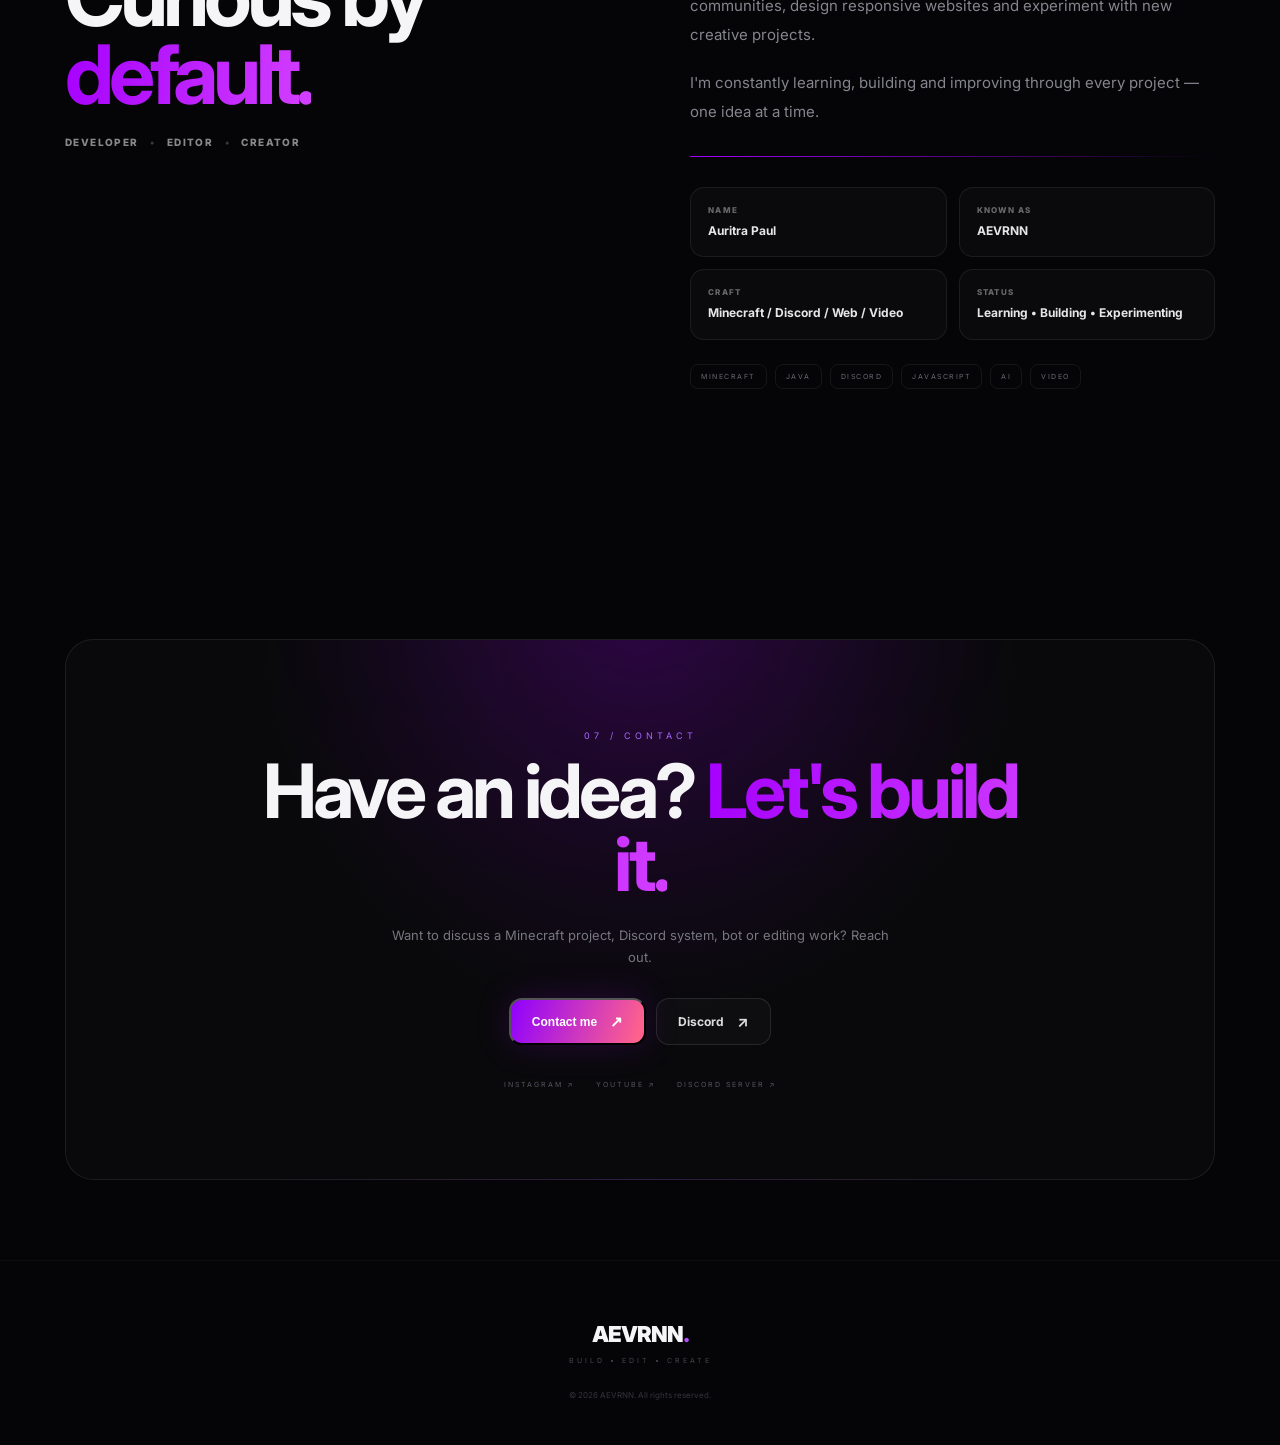
==== commit fdc874cf: "Make About section more natural" ====
--- a/index.html
+++ b/index.html
@@ -428,57 +428,176 @@
 
     <!-- SKILLS -->
     <section class="section website-development-section" id="website-development">
-  <div class="section-label">04 / WEBSITE DESIGN & DEVELOPMENT</div>
-
-  <div class="section-heading">
-    <h2>Digital experiences, <span>built from scratch.</span></h2>
+
+  <div class="section-label reveal">04 / WEBSITE DESIGN & DEVELOPMENT</div>
+
+  <div class="webx-heading reveal">
+    <div>
+      <span class="webx-kicker">DIGITAL / CREATIVE / CODE</span>
+      <h2>Digital experiences,<br><span>built from scratch.</span></h2>
+    </div>
+
     <p>
-      Modern, responsive websites designed and developed with a focus on
-      clean visuals, smooth interactions and a premium user experience.
+      Modern websites designed around clean visuals, smooth interactions
+      and a premium user experience.
     </p>
   </div>
 
-  <div class="web-dev-grid">
-
-    <div class="web-dev-card web-dev-main">
-      <div class="web-dev-number">01</div>
-      <div class="web-dev-content">
-        <span class="web-dev-tag">CURRENT PROJECT</span>
-        <h3>AEVRNN Portfolio</h3>
-        <p>
-          This portfolio was designed and built by AEVRNN from scratch -
-          from the interface and animations to the responsive layout.
-        </p>
-        <div class="web-dev-stack">
-          <span>HTML</span>
-          <span>CSS</span>
-          <span>JavaScript</span>
-          <span>Responsive UI</span>
-        </div>
-      </div>
+  <div class="webx-showcase reveal">
+
+    <div class="webx-glow"></div>
+
+    <div class="webx-browser">
+
+      <div class="webx-browser-top">
+        <div class="webx-dots">
+          <i></i><i></i><i></i>
+        </div>
+
+        <div class="webx-address">
+          <span>⌁</span>
+          aevrnn.dev
+        </div>
+
+        <div class="webx-status">
+          <span></span> LIVE
+        </div>
+      </div>
+
+      <div class="webx-screen">
+
+        <div class="webx-screen-grid"></div>
+
+        <div class="webx-screen-content">
+          <span>AEVRNN / DIGITAL CREATOR</span>
+
+          <strong>
+            BUILD.<br>
+            CREATE.<br>
+            <em>REPEAT.</em>
+          </strong>
+
+          <small>
+            Websites • Interfaces • Digital Experiences
+          </small>
+        </div>
+
+        <div class="webx-floating-card webx-float-one">
+          <b>01</b>
+          <span>DESIGN</span>
+        </div>
+
+        <div class="webx-floating-card webx-float-two">
+          <b>JS</b>
+          <span>INTERACTIVE</span>
+        </div>
+
+      </div>
+
+      <div class="webx-browser-bottom">
+        <span>HTML</span>
+        <span>CSS</span>
+        <span>JAVASCRIPT</span>
+        <span>RESPONSIVE</span>
+      </div>
+
     </div>
 
-    <div class="web-dev-card">
-      <div class="web-dev-number">02</div>
-      <span class="web-dev-tag">DESIGN</span>
+  </div>
+
+
+  <div class="webx-cards">
+
+    <article class="webx-card webx-card-main reveal tilt-card">
+
+      <div class="webx-card-top">
+        <span class="webx-number">01</span>
+        <span class="webx-live">CURRENT PROJECT</span>
+      </div>
+
+      <div class="webx-icon">✦</div>
+
+      <h3>AEVRNN Portfolio</h3>
+
+      <p>
+        Designed and developed from scratch — from the interface,
+        animations and visual system to the responsive experience.
+      </p>
+
+      <div class="webx-stack">
+        <span>HTML</span>
+        <span>CSS</span>
+        <span>JavaScript</span>
+        <span>Responsive UI</span>
+      </div>
+
+      <div class="webx-card-line"></div>
+
+      <div class="webx-card-footer">
+        <span>BUILT BY AEVRNN</span>
+        <span>↗</span>
+      </div>
+
+    </article>
+
+
+    <article class="webx-card reveal tilt-card">
+
+      <div class="webx-card-top">
+        <span class="webx-number">02</span>
+        <span class="webx-mini">DESIGN</span>
+      </div>
+
+      <div class="webx-big-number">UI</div>
+
       <h3>Modern UI Design</h3>
+
       <p>
-        Clean, futuristic interfaces with cinematic animations,
-        glowing effects and responsive layouts.
+        Futuristic interfaces with cinematic motion, glowing effects,
+        glass surfaces and responsive layouts.
       </p>
-    </div>
-
-    <div class="web-dev-card">
-      <div class="web-dev-number">03</div>
-      <span class="web-dev-tag">DEVELOPMENT</span>
+
+      <div class="webx-progress">
+        <span></span>
+      </div>
+
+      <small>VISUAL SYSTEM / 01</small>
+
+    </article>
+
+
+    <article class="webx-card reveal tilt-card">
+
+      <div class="webx-card-top">
+        <span class="webx-number">03</span>
+        <span class="webx-mini">DEVELOPMENT</span>
+      </div>
+
+      <div class="webx-code-art">
+        <span>&lt;</span>
+        <b>/</b>
+        <span>&gt;</span>
+      </div>
+
       <h3>Frontend Development</h3>
+
       <p>
-        Functional websites built with lightweight and maintainable
-        frontend technologies.
+        Lightweight and maintainable websites built with modern
+        frontend technologies and smooth interactions.
       </p>
-    </div>
+
+      <div class="webx-tech-line">
+        <span>HTML</span>
+        <i></i>
+        <span>CSS</span>
+        <i></i>
+        <span>JS</span>
+      </div>
+
+    </article>
 
   </div>
+
 </section>
 
 <section id="skills" class="section">
@@ -561,16 +680,17 @@
         <div class="about-text reveal">
 
           <p class="about-intro">
-            I'm <strong>Auritra Paul</strong>, also known online as
-            <strong>AEVRNN</strong> — a developer, video editor and creator
-            who enjoys turning ideas into real digital experiences.
+            I'm <strong>Auritra Paul</strong>, but online you'll probably know me as
+            <strong>AEVRNN</strong>. I'm into Minecraft development, Discord,
+            websites, video editing and pretty much anything I can build or
+            mess around with.
           </p>
 
           <p>
-            My work mainly revolves around <strong>Minecraft development</strong>,
-            <strong>Discord systems</strong>, <strong>website design & development</strong>,
-            <strong>JavaScript</strong>, <strong>AI projects</strong> and
-            <strong>video editing</strong>.
+            I make Minecraft plugins and server systems, build Discord bots,
+            design websites and work on random ideas whenever something
+            interesting pops into my head. I also mess around with AI and
+            other stuff just to see what I can make.
           </p>
 
           <p>
--- a/style.css
+++ b/style.css
@@ -2755,3 +2755,586 @@
   }
 }
 
+
+/* ===== AEVRNN LATEST SHORTS CARD ===== */
+
+.youtube-shorts-card {
+  position: relative;
+  display: grid;
+  grid-template-columns: 260px 1fr;
+  gap: 30px;
+  align-items: center;
+  padding: 24px;
+  margin-top: 25px;
+  min-height: 220px;
+  overflow: hidden;
+  border: 1px solid rgba(255,255,255,.09);
+  border-radius: 22px;
+  background: linear-gradient(
+    120deg,
+    rgba(165,0,255,.09),
+    rgba(255,115,138,.04),
+    rgba(255,255,255,.025)
+  );
+  box-shadow: 0 20px 70px rgba(0,0,0,.18);
+}
+
+.youtube-shorts-visual {
+  position: relative;
+  height: 220px;
+  overflow: hidden;
+  display: flex;
+  align-items: center;
+  justify-content: center;
+  border-radius: 16px;
+  background:
+    radial-gradient(circle at 50% 45%,
+      rgba(255,115,138,.25),
+      transparent 35%),
+    linear-gradient(135deg,
+      rgba(165,0,255,.25),
+      rgba(255,255,255,.025));
+  border: 1px solid rgba(255,255,255,.08);
+}
+
+.youtube-shorts-visual::before {
+  content: "AEVRNNVFX";
+  position: absolute;
+  font-size: 32px;
+  font-weight: 900;
+  letter-spacing: .12em;
+  opacity: .08;
+  transform: rotate(-12deg);
+}
+
+.youtube-shorts-play {
+  position: relative;
+  z-index: 2;
+  width: 62px;
+  height: 62px;
+  display: flex;
+  align-items: center;
+  justify-content: center;
+  padding-left: 4px;
+  border: 1px solid rgba(255,255,255,.2);
+  border-radius: 50%;
+  background: rgba(255,255,255,.08);
+  backdrop-filter: blur(12px);
+  font-size: 20px;
+  transition: .35s ease;
+}
+
+.youtube-shorts-card:hover .youtube-shorts-play {
+  transform: scale(1.12);
+  box-shadow: 0 0 40px rgba(165,0,255,.3);
+}
+
+.youtube-shorts-glow {
+  position: absolute;
+  width: 150px;
+  height: 150px;
+  border-radius: 50%;
+  background: rgba(165,0,255,.16);
+  filter: blur(45px);
+  animation: shortsGlow 3s ease-in-out infinite alternate;
+}
+
+@keyframes shortsGlow {
+  from {
+    transform: scale(.8);
+    opacity: .5;
+  }
+  to {
+    transform: scale(1.2);
+    opacity: 1;
+  }
+}
+
+.youtube-shorts-content {
+  position: relative;
+  z-index: 2;
+}
+
+.youtube-shorts-content h3 {
+  margin: 9px 0 12px;
+  font-size: clamp(24px, 4vw, 38px);
+}
+
+.youtube-shorts-content p {
+  max-width: 650px;
+  margin-bottom: 22px;
+  line-height: 1.7;
+  opacity: .55;
+}
+
+.youtube-shorts-content .btn {
+  display: inline-flex;
+}
+
+@media (max-width: 700px) {
+  .youtube-shorts-card {
+    grid-template-columns: 1fr;
+    padding: 16px;
+  }
+
+  .youtube-shorts-visual {
+    height: 180px;
+  }
+
+  .youtube-shorts-content {
+    padding: 5px;
+  }
+}
+
+
+/* ===== LIVE YOUTUBE FEED ===== */
+
+.youtube-feed-grid {
+  display: grid;
+  grid-template-columns: repeat(3, 1fr);
+  gap: 18px;
+  margin-top: 25px;
+}
+
+.youtube-feed-card {
+  display: block;
+  overflow: hidden;
+  border: 1px solid rgba(255,255,255,.08);
+  border-radius: 18px;
+  background: rgba(255,255,255,.025);
+  transition: transform .35s ease, border-color .35s ease, box-shadow .35s ease;
+}
+
+.youtube-feed-card:hover {
+  transform: translateY(-7px);
+  border-color: rgba(165,0,255,.35);
+  box-shadow: 0 20px 55px rgba(165,0,255,.10);
+}
+
+.youtube-feed-thumb {
+  position: relative;
+  aspect-ratio: 16 / 9;
+  overflow: hidden;
+  background: #09090c;
+}
+
+.youtube-feed-thumb img {
+  width: 100%;
+  height: 100%;
+  object-fit: cover;
+  display: block;
+  transition: transform .5s ease;
+}
+
+.youtube-feed-card:hover .youtube-feed-thumb img {
+  transform: scale(1.06);
+}
+
+.youtube-feed-play {
+  position: absolute;
+  inset: 0;
+  margin: auto;
+  width: 52px;
+  height: 52px;
+  display: flex;
+  align-items: center;
+  justify-content: center;
+  border-radius: 50%;
+  background: rgba(0,0,0,.55);
+  border: 1px solid rgba(255,255,255,.2);
+  backdrop-filter: blur(10px);
+  font-size: 17px;
+  padding-left: 3px;
+  opacity: .9;
+}
+
+.youtube-feed-info {
+  padding: 18px;
+}
+
+.youtube-feed-info h3 {
+  margin: 8px 0 13px;
+  font-size: 16px;
+  line-height: 1.4;
+}
+
+.youtube-feed-meta {
+  display: flex;
+  justify-content: space-between;
+  gap: 10px;
+  font-size: 8px;
+  font-weight: 800;
+  letter-spacing: .12em;
+  opacity: .42;
+}
+
+.youtube-feed-loading {
+  grid-column: 1 / -1;
+  min-height: 180px;
+  display: flex;
+  align-items: center;
+  justify-content: center;
+  border: 1px solid rgba(255,255,255,.07);
+  border-radius: 18px;
+  opacity: .55;
+}
+
+@media (max-width: 800px) {
+  .youtube-feed-grid {
+    grid-template-columns: 1fr;
+  }
+}
+
+
+.youtube-project-card {
+  overflow: hidden;
+  border: 1px solid rgba(255,255,255,.08);
+  border-radius: 24px;
+  background: rgba(255,255,255,.025);
+  transition: transform .35s ease, border-color .35s ease;
+}
+
+.youtube-project-card:hover {
+  transform: translateY(-6px);
+  border-color: rgba(190,80,255,.45);
+}
+
+.youtube-thumbnail {
+  position: relative;
+  width: 100%;
+  aspect-ratio: 16 / 9;
+  overflow: hidden;
+  background: #09070d;
+}
+
+.youtube-thumbnail img {
+  width: 100%;
+  height: 100%;
+  object-fit: cover;
+  display: block;
+  transition: transform .5s ease;
+}
+
+.youtube-project-card:hover .youtube-thumbnail img {
+  transform: scale(1.05);
+}
+
+.youtube-play {
+  position: absolute;
+  left: 50%;
+  top: 50%;
+  transform: translate(-50%, -50%);
+  width: 58px;
+  height: 58px;
+  border-radius: 50%;
+  display: grid;
+  place-items: center;
+  background: rgba(0,0,0,.65);
+  border: 1px solid rgba(255,255,255,.2);
+  backdrop-filter: blur(10px);
+}
+
+.youtube-project-info {
+  padding: 24px;
+}
+
+.youtube-project-info h3 {
+  margin: 10px 0 20px;
+}
+
+.youtube-watch-btn {
+  display: inline-flex;
+}
+
+
+/* ===== AEVRNN YOUTUBE API FEED FIX ===== */
+
+.youtube-grid {
+  display: grid;
+  grid-template-columns: repeat(3, minmax(0, 1fr));
+  gap: 18px;
+  width: 100%;
+  margin-top: 25px;
+}
+
+.youtube-card {
+  display: block;
+  min-width: 0;
+  overflow: hidden;
+  border: 1px solid rgba(255,255,255,.08);
+  border-radius: 20px;
+  background: rgba(255,255,255,.025);
+  transition: .35s ease;
+}
+
+.youtube-card:hover {
+  transform: translateY(-5px);
+  border-color: rgba(165,0,255,.35);
+  box-shadow: 0 15px 45px rgba(165,0,255,.15);
+}
+
+.youtube-project-card {
+  display: flex;
+  flex-direction: column;
+  width: 100%;
+}
+
+.youtube-thumbnail-link {
+  display: block;
+  width: 100%;
+  text-decoration: none;
+}
+
+.youtube-thumbnail {
+  position: relative;
+  width: 100%;
+  aspect-ratio: 16 / 9;
+  overflow: hidden;
+  background: #12091a;
+}
+
+.youtube-thumbnail img {
+  display: block;
+  width: 100%;
+  height: 100%;
+  object-fit: cover;
+  transition: transform .45s ease;
+}
+
+.youtube-card:hover .youtube-thumbnail img {
+  transform: scale(1.05);
+}
+
+.youtube-play {
+  position: absolute;
+  inset: 0;
+  display: grid;
+  place-items: center;
+  background: rgba(0,0,0,.12);
+  color: white;
+  font-size: 24px;
+  text-shadow: 0 2px 15px rgba(0,0,0,.6);
+}
+
+.youtube-project-info {
+  display: flex;
+  flex-direction: column;
+  padding: 18px;
+  gap: 10px;
+}
+
+.youtube-project-info .creator-type {
+  display: block;
+  color: #b56cff;
+  font-size: 8px;
+  font-weight: 800;
+  letter-spacing: .16em;
+}
+
+.youtube-project-info h3 {
+  margin: 0;
+  color: #fff;
+  font-size: 15px;
+  line-height: 1.45;
+  font-weight: 700;
+}
+
+.youtube-watch-btn {
+  display: inline-flex;
+  width: fit-content;
+  margin-top: 4px;
+}
+
+@media (max-width: 800px) {
+  .youtube-grid {
+    grid-template-columns: 1fr;
+  }
+
+  .youtube-card {
+    width: 100%;
+  }
+
+  .youtube-project-info h3 {
+    font-size: 16px;
+  }
+}
+
+/* Keep loading/error visible */
+.youtube-loading,
+.youtube-error {
+  grid-column: 1 / -1;
+}
+
+
+/* ===== FORCE YOUTUBE THUMBNAIL VISIBILITY ===== */
+
+#youtubeProjects .youtube-card {
+  display: block !important;
+  visibility: visible !important;
+  opacity: 1 !important;
+  width: 100% !important;
+  min-height: 0 !important;
+}
+
+#youtubeProjects .youtube-project-card {
+  display: block !important;
+  visibility: visible !important;
+  opacity: 1 !important;
+  width: 100% !important;
+}
+
+#youtubeProjects .youtube-thumbnail-link {
+  display: block !important;
+  width: 100% !important;
+  height: auto !important;
+}
+
+#youtubeProjects .youtube-thumbnail {
+  position: relative !important;
+  display: block !important;
+  width: 100% !important;
+  height: auto !important;
+  aspect-ratio: 16 / 9 !important;
+  min-height: 180px !important;
+  overflow: hidden !important;
+  background: #160b20 !important;
+}
+
+#youtubeProjects .youtube-thumbnail img {
+  display: block !important;
+  visibility: visible !important;
+  opacity: 1 !important;
+  width: 100% !important;
+  height: 100% !important;
+  min-height: 180px !important;
+  object-fit: cover !important;
+}
+
+#youtubeProjects .youtube-project-info {
+  display: block !important;
+  visibility: visible !important;
+  opacity: 1 !important;
+  padding: 18px !important;
+}
+
+#youtubeProjects .youtube-project-info h3 {
+  display: block !important;
+  visibility: visible !important;
+  opacity: 1 !important;
+  color: #ffffff !important;
+}
+
+#youtubeProjects .youtube-watch-btn {
+  display: inline-flex !important;
+  visibility: visible !important;
+  opacity: 1 !important;
+}
+
+
+/* ===== AEVRNN YOUTUBE FEED - FINAL FIX ===== */
+
+#youtubeProjects {
+  display: grid !important;
+  grid-template-columns: repeat(3, minmax(0, 1fr)) !important;
+  gap: 20px !important;
+  width: 100% !important;
+  min-height: 200px !important;
+  margin-top: 25px !important;
+}
+
+#youtubeProjects .youtube-card {
+  display: block !important;
+  position: relative !important;
+  width: 100% !important;
+  min-width: 0 !important;
+  opacity: 1 !important;
+  visibility: visible !important;
+  transform: none !important;
+  overflow: hidden !important;
+  border: 1px solid rgba(255,255,255,.08) !important;
+  border-radius: 20px !important;
+  background: rgba(255,255,255,.025) !important;
+}
+
+#youtubeProjects .youtube-project-card {
+  display: block !important;
+  width: 100% !important;
+  opacity: 1 !important;
+  visibility: visible !important;
+  overflow: hidden !important;
+}
+
+#youtubeProjects .youtube-thumbnail-link {
+  display: block !important;
+  width: 100% !important;
+  text-decoration: none !important;
+}
+
+#youtubeProjects .youtube-thumbnail {
+  position: relative !important;
+  display: block !important;
+  width: 100% !important;
+  aspect-ratio: 16 / 9 !important;
+  overflow: hidden !important;
+  background: #111 !important;
+}
+
+#youtubeProjects .youtube-thumbnail img {
+  display: block !important;
+  width: 100% !important;
+  height: 100% !important;
+  object-fit: cover !important;
+  opacity: 1 !important;
+  visibility: visible !important;
+}
+
+#youtubeProjects .youtube-play {
+  position: absolute !important;
+  inset: 0 !important;
+  display: grid !important;
+  place-items: center !important;
+  font-size: 25px !important;
+  background: rgba(0,0,0,.15) !important;
+  color: white !important;
+  pointer-events: none !important;
+}
+
+#youtubeProjects .youtube-project-info {
+  display: block !important;
+  padding: 18px !important;
+  opacity: 1 !important;
+  visibility: visible !important;
+}
+
+#youtubeProjects .youtube-project-info h3 {
+  display: block !important;
+  margin: 8px 0 16px !important;
+  color: white !important;
+  font-size: 15px !important;
+  line-height: 1.45 !important;
+}
+
+#youtubeProjects .youtube-project-info .creator-type {
+  display: block !important;
+  color: #a96cff !important;
+  font-size: 8px !important;
+  letter-spacing: 1.5px !important;
+}
+
+#youtubeProjects .youtube-watch-btn {
+  display: inline-flex !important;
+  opacity: 1 !important;
+  visibility: visible !important;
+}
+
+#youtubeProjects .youtube-card:hover {
+  transform: translateY(-6px) !important;
+  border-color: rgba(255,115,138,.35) !important;
+}
+
+@media (max-width: 800px) {
+  #youtubeProjects {
+    grid-template-columns: 1fr !important;
+  }
+}
+
